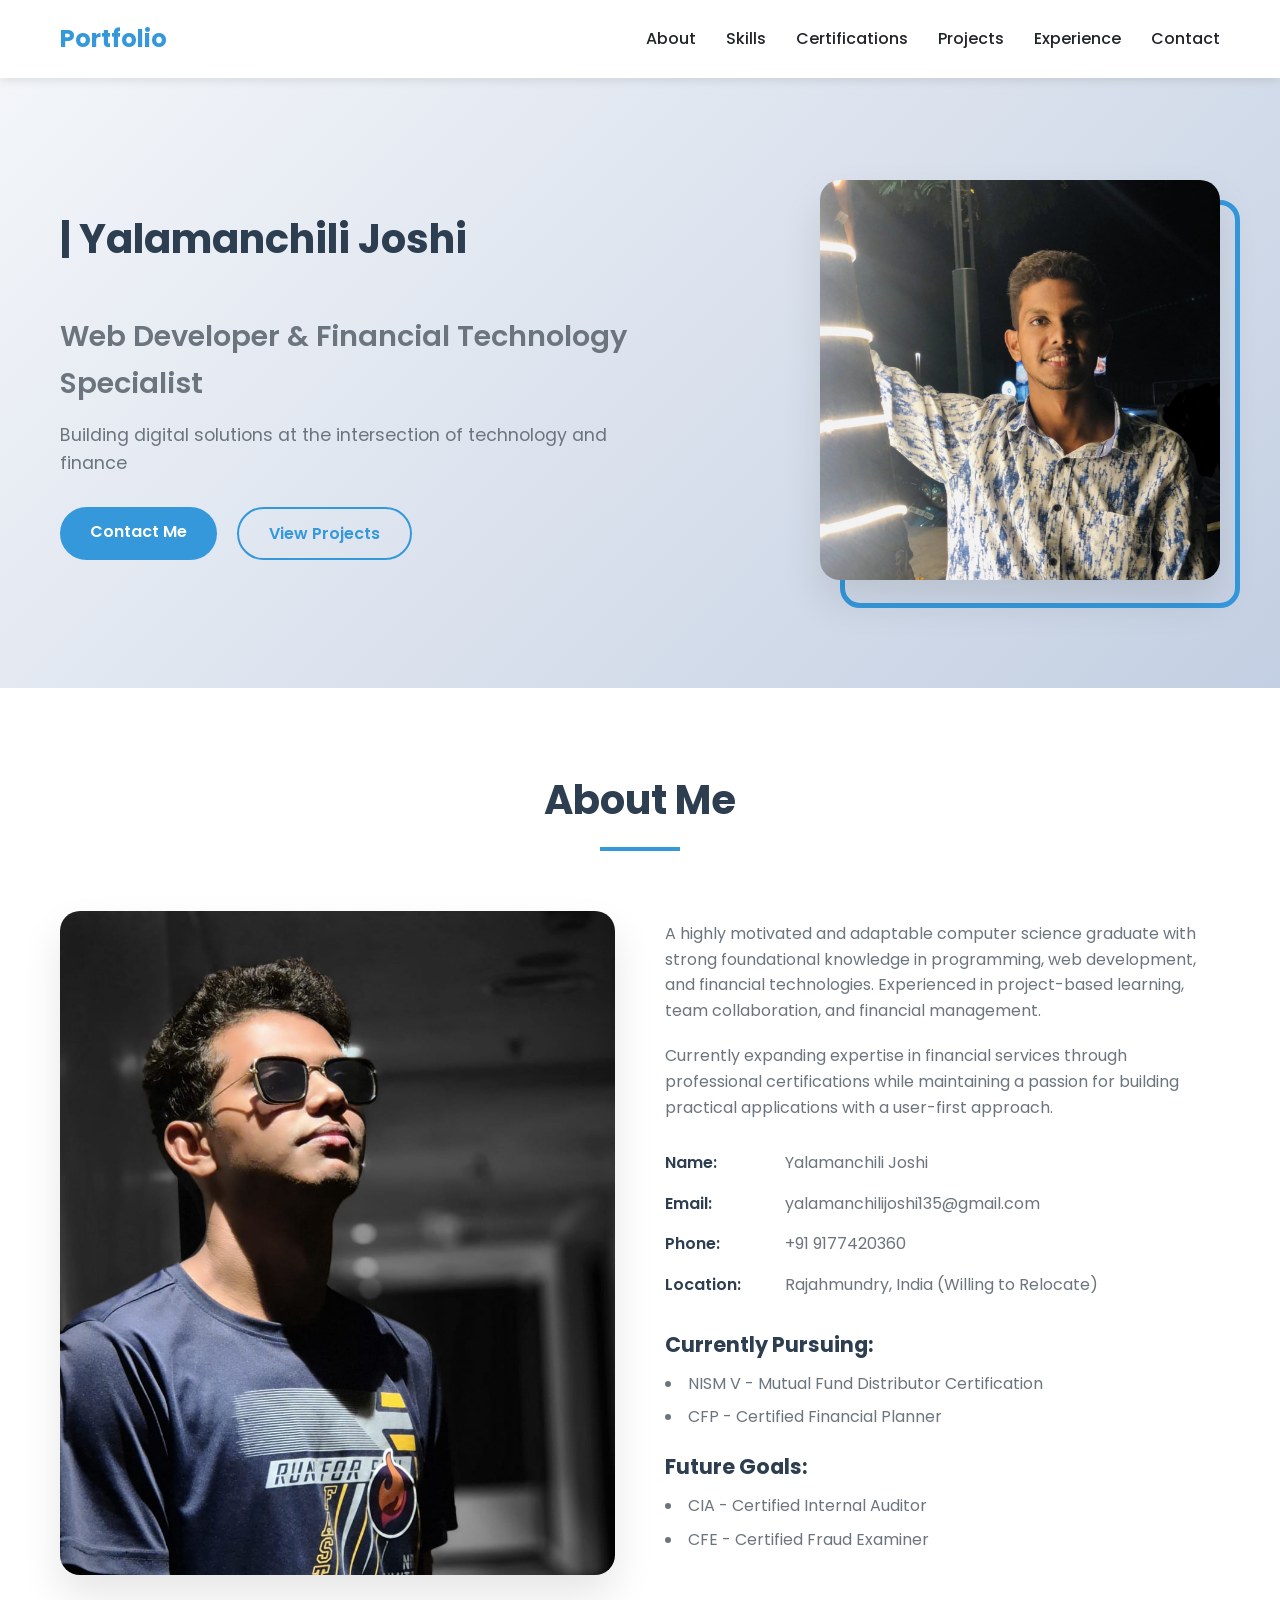
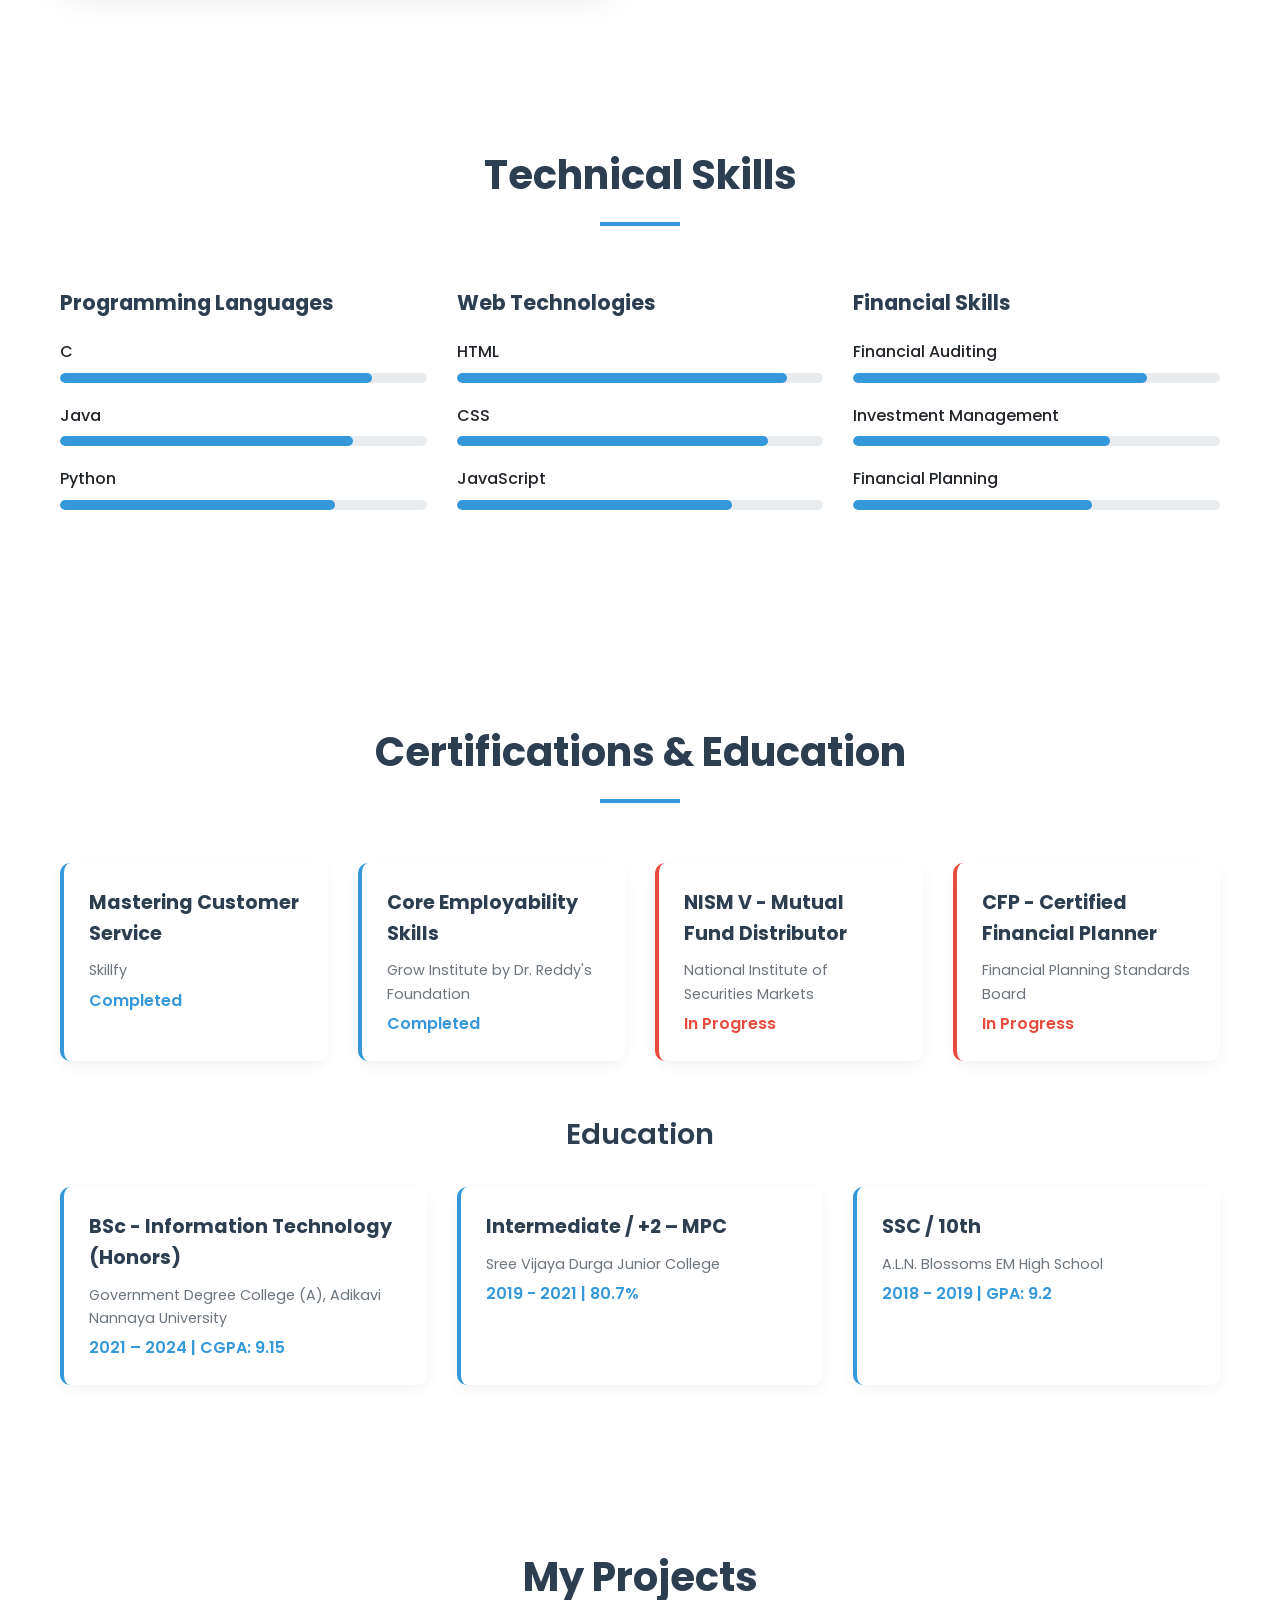
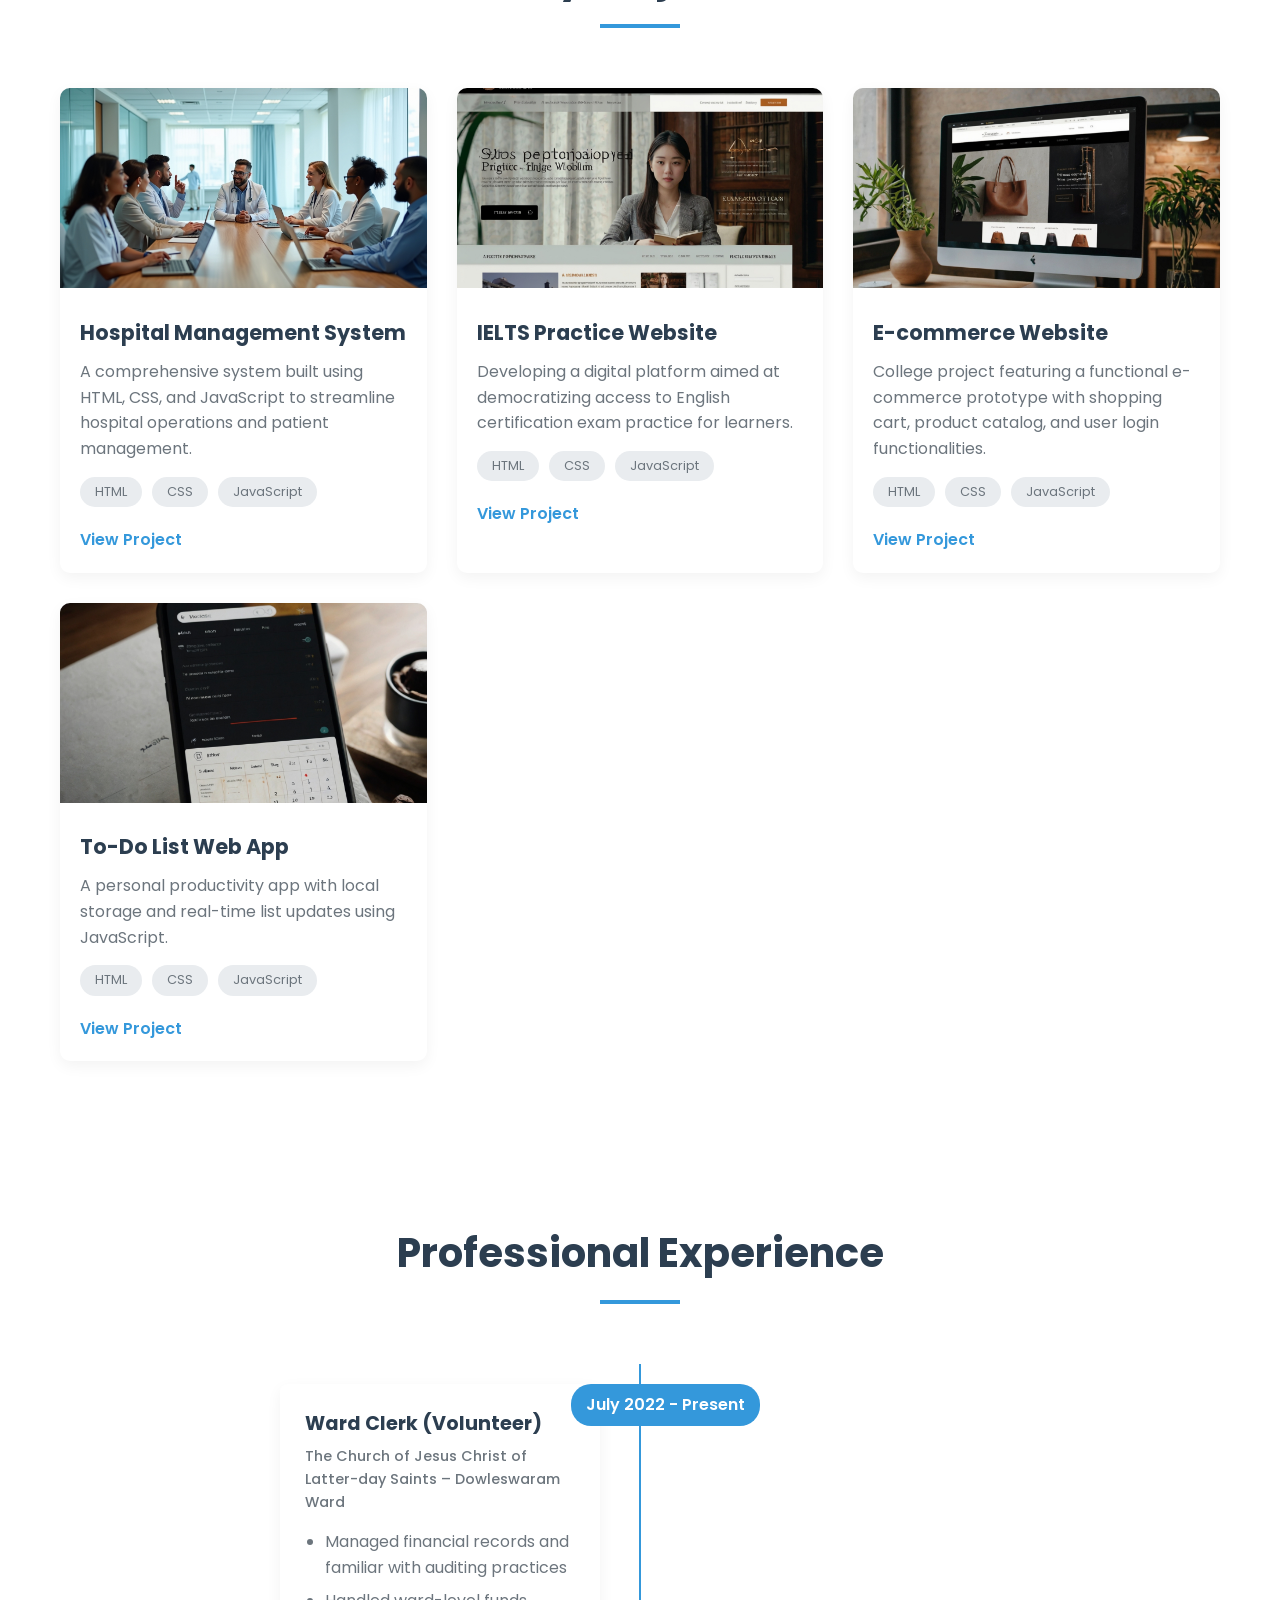
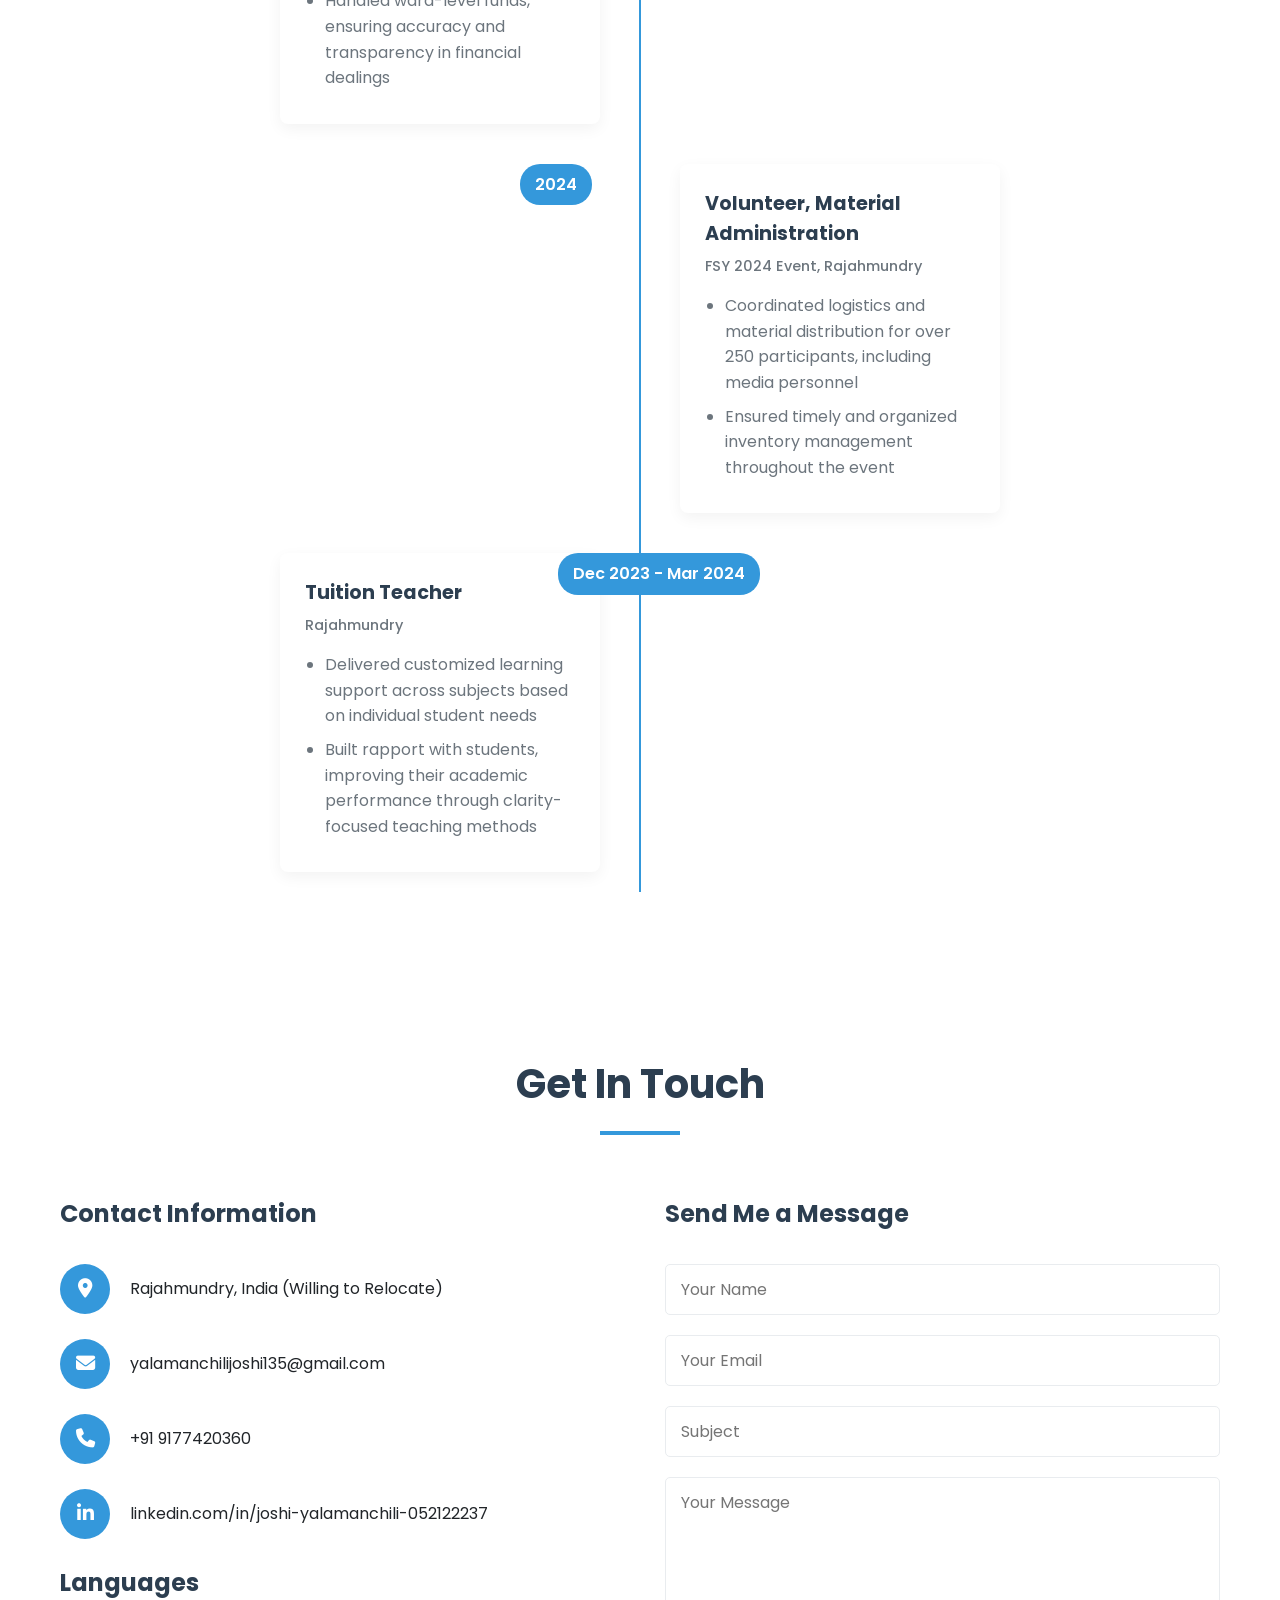
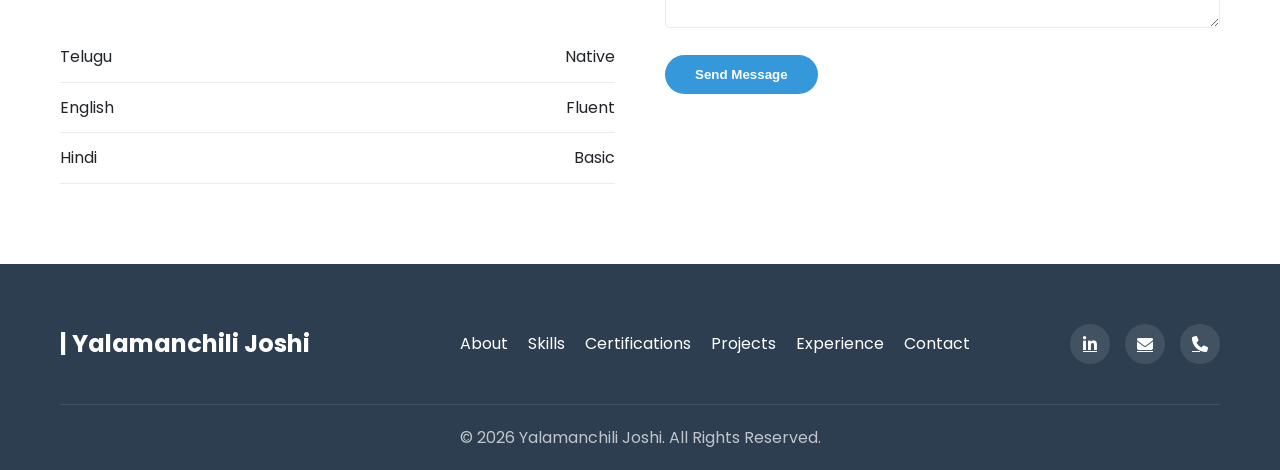
==== index.html @ e9044a12 "Update index.html" ====
<!DOCTYPE html>
<html lang="en">
<head>
    <meta charset="UTF-8">
    <meta name="viewport" content="width=device-width, initial-scale=1.0">
    <title>Yalamanchili Joshi | Financial Technology Aspirant</title>
    <!-- Font Awesome -->
    <link rel="stylesheet" href="https://cdnjs.cloudflare.com/ajax/libs/font-awesome/6.4.0/css/all.min.css">
    <!-- Google Fonts -->
    <link href="https://fonts.googleapis.com/css2?family=Poppins:wght@300;400;500;600;700&display=swap" rel="stylesheet">
    <!-- Main CSS -->
    <link rel="stylesheet" href="styles.css">
</head>
<body>
    <!-- Header/Navigation -->
    <header class="header">
        <div class="container">
            <nav class="navbar">
                <div class="logo">
       <span>Portfolio</span>
     </div>
                <ul class="nav-links">
                    <li><a href="#about">About</a></li>
                    <li><a href="#skills">Skills</a></li>
                    <li><a href="#certifications">Certifications</a></li>
                    <li><a href="#projects">Projects</a></li>
                    <li><a href="#experience">Experience</a></li>
                    <li><a href="#contact">Contact</a></li>
                </ul>
                <div class="hamburger">
                    <div class="line"></div>
                    <div class="line"></div>
                    <div class="line"></div>
                </div>
            </nav>
        </div>
    </header>

    <!-- Hero Section -->
    <section class="hero">
        <div class="container">
            <div class="hero-content">
                <div class="hero-text">
                    <h1>
                        <span id="hero-animation">|   Yalamanchili Joshi      </span>
                    </h1>
                    <h2>Web Developer & Financial Technology Specialist</h2>
                    <p>Building digital solutions at the intersection of technology and finance</p>
                    <div class="hero-buttons">
                        <a href="#contact" class="btn btn-primary">Contact Me</a>
                        <a href="#projects" class="btn btn-secondary">View Projects</a>
                    </div>
                </div>
                <div class="hero-image">
                    <img src="assets/images/profile.jpeg" alt="Yalamanchili Joshi" id="profile-photo">
                    <div class="image-border"></div>
                </div>
            </div>
        </div>
    </section>

    <!-- About Section -->
    <section class="about" id="about">
        <div class="container">
            <h2 class="section-title">About Me</h2>
            <div class="about-content">
                <div class="about-image">
                    <img src="assets/images/about.jpeg" alt="About Yalamanchili Joshi">
                </div>
                <div class="about-text">
                    <p>A highly motivated and adaptable computer science graduate with strong foundational knowledge in programming, web development, and financial technologies. Experienced in project-based learning, team collaboration, and financial management.</p>
                    <p>Currently expanding expertise in financial services through professional certifications while maintaining a passion for building practical applications with a user-first approach.</p>
                    
                    <div class="about-details">
                        <div class="detail-item">
                            <span class="detail-label">Name:</span>
                            <span class="detail-value">Yalamanchili Joshi</span>
                        </div>
                        <div class="detail-item">
                            <span class="detail-label">Email:</span>
                            <span class="detail-value">yalamanchilijoshi135@gmail.com</span>
                        </div>
                        <div class="detail-item">
                            <span class="detail-label">Phone:</span>
                            <span class="detail-value">+91 9177420360</span>
                        </div>
                        <div class="detail-item">
                            <span class="detail-label">Location:</span>
                            <span class="detail-value">Rajahmundry, India (Willing to Relocate)</span>
                        </div>
                    </div>
                    
                    <div class="certification-progress">
                        <h3>Currently Pursuing:</h3>
                        <ul>
                            <li>NISM V - Mutual Fund Distributor Certification</li>
                            <li>CFP - Certified Financial Planner</li>
                        </ul>
                        
                        <h3>Future Goals:</h3>
                        <ul>
                            <li>CIA - Certified Internal Auditor</li>
                            <li>CFE - Certified Fraud Examiner</li>
                        </ul>
                    </div>
                </div>
            </div>
        </div>
    </section>

    <!-- Skills Section -->
    <section class="skills" id="skills">
        <div class="container">
            <h2 class="section-title">Technical Skills</h2>
            <div class="skills-container">
                <div class="skill-category">
                    <h3>Programming Languages</h3>
                    <div class="skill-item">
                        <span class="skill-name">C</span>
                        <div class="skill-bar">
                            <div class="skill-level" style="width: 85%"></div>
                        </div>
                    </div>
                    <div class="skill-item">
                        <span class="skill-name">Java</span>
                        <div class="skill-bar">
                            <div class="skill-level" style="width: 80%"></div>
                        </div>
                    </div>
                    <div class="skill-item">
                        <span class="skill-name">Python</span>
                        <div class="skill-bar">
                            <div class="skill-level" style="width: 75%"></div>
                        </div>
                    </div>
                </div>
                
                <div class="skill-category">
                    <h3>Web Technologies</h3>
                    <div class="skill-item">
                        <span class="skill-name">HTML</span>
                        <div class="skill-bar">
                            <div class="skill-level" style="width: 90%"></div>
                        </div>
                    </div>
                    <div class="skill-item">
                        <span class="skill-name">CSS</span>
                        <div class="skill-bar">
                            <div class="skill-level" style="width: 85%"></div>
                        </div>
                    </div>
                    <div class="skill-item">
                        <span class="skill-name">JavaScript</span>
                        <div class="skill-bar">
                            <div class="skill-level" style="width: 75%"></div>
                        </div>
                    </div>
                </div>
                
                <div class="skill-category">
                    <h3>Financial Skills</h3>
                    <div class="skill-item">
                        <span class="skill-name">Financial Auditing</span>
                        <div class="skill-bar">
                            <div class="skill-level" style="width: 80%"></div>
                        </div>
                    </div>
                    <div class="skill-item">
                        <span class="skill-name">Investment Management</span>
                        <div class="skill-bar">
                            <div class="skill-level" style="width: 70%"></div>
                        </div>
                    </div>
                    <div class="skill-item">
                        <span class="skill-name">Financial Planning</span>
                        <div class="skill-bar">
                            <div class="skill-level" style="width: 65%"></div>
                        </div>
                    </div>
                </div>
            </div>
        </div>
    </section>

    <!-- Certifications Section -->
    <section class="certifications" id="certifications">
        <div class="container">
            <h2 class="section-title">Certifications & Education</h2>
            <div class="certs-container">
                <div class="cert-card">
                    <h3>Mastering Customer Service</h3>
                    <p class="cert-org">Skillfy</p>
                    <p class="cert-date">Completed</p>
                </div>
                <div class="cert-card">
                    <h3>Core Employability Skills</h3>
                    <p class="cert-org">Grow Institute by Dr. Reddy's Foundation</p>
                    <p class="cert-date">Completed</p>
                </div>
                <div class="cert-card in-progress">
                    <h3>NISM V - Mutual Fund Distributor</h3>
                    <p class="cert-org">National Institute of Securities Markets</p>
                    <p class="cert-date">In Progress</p>
                </div>
                <div class="cert-card in-progress">
                    <h3>CFP - Certified Financial Planner</h3>
                    <p class="cert-org">Financial Planning Standards Board</p>
                    <p class="cert-date">In Progress</p>
                </div>
            </div>
            
            <h3 class="subsection-title">Education</h3>
            <div class="education-container">
                <div class="edu-card">
                    <h3>BSc - Information Technology (Honors)</h3>
                    <p class="edu-org">Government Degree College (A), Adikavi Nannaya University</p>
                    <p class="edu-date">2021 – 2024 | CGPA: 9.15</p>
                </div>
                <div class="edu-card">
                    <h3>Intermediate / +2 – MPC</h3>
                    <p class="edu-org">Sree Vijaya Durga Junior College</p>
                    <p class="edu-date">2019 - 2021 | 80.7%</p>
                </div>
                <div class="edu-card">
                    <h3>SSC / 10th</h3>
                    <p class="edu-org">A.L.N. Blossoms EM High School</p>
                    <p class="edu-date">2018 - 2019 | GPA: 9.2</p>
                </div>
            </div>
        </div>
    </section>

    <!-- Projects Section -->
    <section class="projects" id="projects">
        <div class="container">
            <h2 class="section-title">My Projects</h2>
            <div class="projects-grid">
                <div class="project-card">
                    <div class="project-image">
                        <img src="assets/images/hmanagement.jpg" alt="Hospital Management System">
                    </div>
                    <div class="project-content">
                        <h3>Hospital Management System</h3>
                        <p>A comprehensive system built using HTML, CSS, and JavaScript to streamline hospital operations and patient management.</p>
                        <div class="project-tech">
                            <span>HTML</span>
                            <span>CSS</span>
                            <span>JavaScript</span>
                        </div>
                        <a href="https://yjoshi7.github.io/hospital-management-system/" class="project-link">View Project</a>
                    </div>
                </div>
                
                <div class="project-card">
                    <div class="project-image">
                        <img src="assets/images/ielts.jpg" alt="IELTS Practice Website">
                    </div>
                    <div class="project-content">
                        <h3>IELTS Practice Website</h3>
                        <p>Developing a digital platform aimed at democratizing access to English certification exam practice for learners.</p>
                        <div class="project-tech">
                            <span>HTML</span>
                            <span>CSS</span>
                            <span>JavaScript</span>
                        </div>
                        <a href="https://yjoshi7.github.io/IeltsRevolution/" class="project-link">View Project</a>
                    </div>
                </div>
                
                <div class="project-card">
                    <div class="project-image">
                        <img src="assets/images/ecommerce.jpg" alt="E-commerce Website">
                    </div>
                    <div class="project-content">
                        <h3>E-commerce Website</h3>
                        <p>College project featuring a functional e-commerce prototype with shopping cart, product catalog, and user login functionalities.</p>
                        <div class="project-tech">
                            <span>HTML</span>
                            <span>CSS</span>
                            <span>JavaScript</span>
                        </div>
                        <a href="https://yjoshi7.github.io/e-commerce-website/" class="project-link">View Project</a>
                    </div>
                </div>
                
                <div class="project-card">
                    <div class="project-image">
                        <img src="assets/images/to-do-list.jpg" alt="To-Do List Web App">
                    </div>
                    <div class="project-content">
                        <h3>To-Do List Web App</h3>
                        <p>A personal productivity app with local storage and real-time list updates using JavaScript.</p>
                        <div class="project-tech">
                            <span>HTML</span>
                            <span>CSS</span>
                            <span>JavaScript</span>
                        </div>
                        <a href="https://yjoshi7.github.io/to-do-list-web-app/" class="project-link">View Project</a>
                    </div>
                </div>
            </div>
        </div>
    </section>

    <!-- Experience Section -->
    <section class="experience" id="experience">
        <div class="container">
            <h2 class="section-title">Professional Experience</h2>
            <div class="timeline">
                <div class="timeline-item">
                    <div class="timeline-date">July 2022 - Present</div>
                    <div class="timeline-content">
                        <h3>Ward Clerk (Volunteer)</h3>
                        <h4>The Church of Jesus Christ of Latter-day Saints – Dowleswaram Ward</h4>
                        <ul>
                            <li>Managed financial records and familiar with auditing practices</li>
                            <li>Handled ward-level funds, ensuring accuracy and transparency in financial dealings</li>
                        </ul>
                    </div>
                </div>
                
                <div class="timeline-item">
                    <div class="timeline-date">2024</div>
                    <div class="timeline-content">
                        <h3>Volunteer, Material Administration</h3>
                        <h4>FSY 2024 Event, Rajahmundry</h4>
                        <ul>
                            <li>Coordinated logistics and material distribution for over 250 participants, including media personnel</li>
                            <li>Ensured timely and organized inventory management throughout the event</li>
                        </ul>
                    </div>
                </div>
                
                <div class="timeline-item">
                    <div class="timeline-date">Dec 2023 - Mar 2024</div>
                    <div class="timeline-content">
                        <h3>Tuition Teacher</h3>
                        <h4>Rajahmundry</h4>
                        <ul>
                            <li>Delivered customized learning support across subjects based on individual student needs</li>
                            <li>Built rapport with students, improving their academic performance through clarity-focused teaching methods</li>
                        </ul>
                    </div>
                </div>
            </div>
        </div>
    </section>

    <!-- Contact Section -->
    <section class="contact" id="contact">
        <div class="container">
            <h2 class="section-title">Get In Touch</h2>
            <div class="contact-container">
                <div class="contact-info">
                    <h3>Contact Information</h3>
                    <div class="info-item">
                        <i class="fas fa-map-marker-alt"></i>
                        <span>Rajahmundry, India (Willing to Relocate)</span>
                    </div>
                    <div class="info-item">
                        <i class="fas fa-envelope"></i>
                        <span>yalamanchilijoshi135@gmail.com</span>
                    </div>
                    <div class="info-item">
                        <i class="fas fa-phone"></i>
                        <span>+91 9177420360</span>
                    </div>
                    <div class="info-item">
                        <i class="fab fa-linkedin-in"></i>
                        <span>linkedin.com/in/joshi-yalamanchili-052122237</span>
                    </div>
                    
                    <h3>Languages</h3>
                    <div class="languages">
                        <div class="language">
                            <span>Telugu</span>
                            <span>Native</span>
                        </div>
                        <div class="language">
                            <span>English</span>
                            <span>Fluent</span>
                        </div>
                        <div class="language">
                            <span>Hindi</span>
                            <span>Basic</span>
                        </div>
                    </div>
                </div>
                
                <div class="contact-form">
                    <h3>Send Me a Message</h3>
                    <form id="messageForm">
                        <div class="form-group">
                            <input type="text" id="name" placeholder="Your Name" required>
                        </div>
                        <div class="form-group">
                            <input type="email" id="email" placeholder="Your Email" required>
                        </div>
                        <div class="form-group">
                            <input type="text" id="subject" placeholder="Subject">
                        </div>
                        <div class="form-group">
                            <textarea id="message" placeholder="Your Message" rows="5" required></textarea>
                        </div>
                        <button type="submit" class="btn btn-primary">Send Message</button>
                    </form>
                </div>
            </div>
        </div>
    </section>

    <!-- Footer -->
    <footer class="footer">
        <div class="container">
            <div class="footer-content">
                <div class="footer-logo">
                    <span id="footer-animation">|     Yalamanchili Joshi      </span>
                </div>
                <div class="footer-links">
                    <a href="#about">About</a>
                    <a href="#skills">Skills</a>
                    <a href="#certifications">Certifications</a>
                    <a href="#projects">Projects</a>
                    <a href="#experience">Experience</a>
                    <a href="#contact">Contact</a>
                </div>
                <div class="social-links">
                    <a href="www.linkedin.com/in/joshi-yalamanchili-052122237" target="_blank"><i class="fab fa-linkedin-in"></i></a>
                    <a href="mailto:yalamanchilijoshi135@gmail.com"><i class="fas fa-envelope"></i></a>
                    <a href="tel:+919177420360"><i class="fas fa-phone"></i></a>
                </div>
            </div>
            <div class="copyright">
                <p>&copy; <span id="year"></span> Yalamanchili Joshi. All Rights Reserved.</p>
            </div>
        </div>
    </footer>

    <!-- Scripts will be added here -->
    <script src="script.js"></script>
</body>
</html>
---- styles.css ----
/* CSS Variables */
:root {
  --primary: #3498db;
  --secondary: #2c3e50;
  --accent: #e74c3c;
  --light: #f8f9fa;
  --dark: #212529;
  --gray: #6c757d;
  --light-gray: #e9ecef;
  --white: #ffffff;
  --black: #000000;
  --font-primary: 'Poppins', sans-serif;
  --transition: all 0.3s ease;
}

/* Base Styles */
* {
  margin: 0;
  padding: 0;
  box-sizing: border-box;
}

html {
  scroll-behavior: smooth;
}

body {
  font-family: var(--font-primary);
  line-height: 1.6;
  color: var(--dark);
  background-color: var(--white);
  overflow-x: hidden;
}

.container {
  width: 100%;
  max-width: 1200px;
  margin: 0 auto;
  padding: 0 20px;
}

section {
  padding: 80px 0;
}

.section-title {
  font-size: 2.5rem;
  font-weight: 700;
  text-align: center;
  margin-bottom: 60px;
  color: var(--secondary);
  position: relative;
}

.section-title::after {
  content: '';
  display: block;
  width: 80px;
  height: 4px;
  background: var(--primary);
  margin: 15px auto 0;
}

.subsection-title {
  font-size: 1.8rem;
  font-weight: 600;
  text-align: center;
  margin: 40px 0 30px;
  color: var(--secondary);
}

.btn {
  display: inline-block;
  padding: 12px 30px;
  border-radius: 30px;
  text-decoration: none;
  font-weight: 600;
  transition: var(--transition);
  border: none;
  cursor: pointer;
}

.btn-primary {
  background-color: var(--primary);
  color: var(--white);
}

.btn-primary:hover {
  background-color: #2980b9;
  transform: translateY(-3px);
  box-shadow: 0 10px 20px rgba(0, 0, 0, 0.1);
}

.btn-secondary {
  background-color: transparent;
  border: 2px solid var(--primary);
  color: var(--primary);
}

.btn-secondary:hover {
  background-color: var(--primary);
  color: var(--white);
  transform: translateY(-3px);
  box-shadow: 0 10px 20px rgba(0, 0, 0, 0.1);
}

/* Header Styles */
.header {
  position: fixed;
  top: 0;
  left: 0;
  width: 100%;
  z-index: 1000;
  background-color: var(--white);
  box-shadow: 0 2px 10px rgba(0, 0, 0, 0.1);
  transition: var(--transition);
}

.navbar {
  display: flex;
  justify-content: space-between;
  align-items: center;
  padding: 20px 0;
}

.logo {
  font-size: 1.5rem;
  font-weight: 700;
  color: var(--primary);
  overflow: hidden;
  white-space: nowrap;
}

#name-animation {
  display: inline-block;
  width: 300px;
  font-weight: 700;
  color: var(--secondary);
}

.nav-links {
  display: flex;
  list-style: none;
}

.nav-links li {
  margin-left: 30px;
}

.nav-links a {
  text-decoration: none;
  color: var(--dark);
  font-weight: 500;
  transition: var(--transition);
  position: relative;
}

.nav-links a:hover {
  color: var(--primary);
}

.nav-links a::after {
  content: '';
  position: absolute;
  width: 0;
  height: 2px;
  background: var(--primary);
  bottom: -5px;
  left: 0;
  transition: var(--transition);
}

.nav-links a:hover::after {
  width: 100%;
}

.hamburger {
  display: none;
  cursor: pointer;
}

.hamburger .line {
  width: 25px;
  height: 3px;
  background-color: var(--dark);
  margin: 5px;
  transition: var(--transition);
}

/* Hero Section */
.hero {
  padding: 180px 0 100px;
  background: linear-gradient(135deg, #f5f7fa 0%, #c3cfe2 100%);
}

.hero-content {
  display: flex;
  align-items: center;
  justify-content: space-between;
  gap: 50px;
}

.hero-text {
  flex: 1;
}

#hero-animation {
  font-size: 2.5rem;
  font-weight: 700;
  color: var(--secondary);
  display: inline-block;
  width: 100%;
  height: 80px;
  overflow: hidden;
  white-space: nowrap;
}

.hero h2 {
  font-size: 1.8rem;
  font-weight: 600;
  color: var(--gray);
  margin: 15px 0;
}

.hero p {
  font-size: 1.1rem;
  color: var(--gray);
  margin-bottom: 30px;
  max-width: 600px;
}

.hero-buttons {
  display: flex;
  gap: 20px;
}

.hero-image {
  flex: 1;
  position: relative;
  max-width: 400px;
}

.hero-image img {
  width: 100%;
  border-radius: 20px;
  box-shadow: 0 20px 40px rgba(0, 0, 0, 0.1);
  position: relative;
  z-index: 1;
}

.image-border {
  position: absolute;
  width: 100%;
  height: 100%;
  border: 5px solid var(--primary);
  border-radius: 20px;
  top: 20px;
  left: 20px;
  z-index: 0;
}

/* About Section */
.about-content {
  display: flex;
  align-items: center;
  gap: 50px;
}

.about-image {
  flex: 1;
}

.about-image img {
  width: 100%;
  border-radius: 20px;
  box-shadow: 0 20px 40px rgba(0, 0, 0, 0.1);
}

.about-text {
  flex: 1;
}

.about-text p {
  margin-bottom: 20px;
  color: var(--gray);
}

.about-details {
  margin: 30px 0;
}

.detail-item {
  display: flex;
  margin-bottom: 15px;
}

.detail-label {
  font-weight: 600;
  width: 120px;
  color: var(--secondary);
}

.detail-value {
  color: var(--gray);
}

.certification-progress {
  margin-top: 30px;
}

.certification-progress h3 {
  font-size: 1.3rem;
  color: var(--secondary);
  margin-bottom: 10px;
}

.certification-progress ul {
  list-style-position: inside;
  margin-bottom: 20px;
}

.certification-progress li {
  margin-bottom: 8px;
  color: var(--gray);
}

/* Skills Section */
.skills-container {
  display: grid;
  grid-template-columns: repeat(auto-fit, minmax(300px, 1fr));
  gap: 30px;
}

.skill-category {
  margin-bottom: 30px;
}

.skill-category h3 {
  font-size: 1.3rem;
  color: var(--secondary);
  margin-bottom: 20px;
}

.skill-item {
  margin-bottom: 20px;
}

.skill-name {
  display: block;
  margin-bottom: 8px;
  font-weight: 500;
}

.skill-bar {
  height: 10px;
  background-color: var(--light-gray);
  border-radius: 5px;
  overflow: hidden;
}

.skill-level {
  height: 100%;
  background-color: var(--primary);
  border-radius: 5px;
}

/* Certifications Section */
.certs-container {
  display: grid;
  grid-template-columns: repeat(auto-fit, minmax(250px, 1fr));
  gap: 30px;
  margin-bottom: 50px;
}

.cert-card {
  background-color: var(--white);
  border-radius: 10px;
  padding: 25px;
  box-shadow: 0 5px 15px rgba(0, 0, 0, 0.05);
  transition: var(--transition);
  border-left: 4px solid var(--primary);
}

.cert-card.in-progress {
  border-left: 4px solid var(--accent);
}

.cert-card h3 {
  font-size: 1.2rem;
  color: var(--secondary);
  margin-bottom: 10px;
}

.cert-org {
  color: var(--gray);
  font-size: 0.9rem;
  margin-bottom: 5px;
}

.cert-date {
  font-weight: 600;
  color: var(--primary);
}

.cert-card.in-progress .cert-date {
  color: var(--accent);
}

.education-container {
  display: grid;
  grid-template-columns: repeat(auto-fit, minmax(300px, 1fr));
  gap: 30px;
}

.edu-card {
  background-color: var(--white);
  border-radius: 10px;
  padding: 25px;
  box-shadow: 0 5px 15px rgba(0, 0, 0, 0.05);
  transition: var(--transition);
  border-left: 4px solid var(--primary);
}

.edu-card h3 {
  font-size: 1.2rem;
  color: var(--secondary);
  margin-bottom: 10px;
}

.edu-org {
  color: var(--gray);
  font-size: 0.9rem;
  margin-bottom: 5px;
}

.edu-date {
  font-weight: 600;
  color: var(--primary);
}

/* Projects Section */
.projects-grid {
  display: grid;
  grid-template-columns: repeat(auto-fit, minmax(300px, 1fr));
  gap: 30px;
}

.project-card {
  background-color: var(--white);
  border-radius: 10px;
  overflow: hidden;
  box-shadow: 0 5px 15px rgba(0, 0, 0, 0.05);
  transition: var(--transition);
}

.project-card:hover {
  transform: translateY(-10px);
  box-shadow: 0 15px 30px rgba(0, 0, 0, 0.1);
}

.project-image img {
  width: 100%;
  height: 200px;
  object-fit: cover;
}

.project-content {
  padding: 20px;
}

.project-content h3 {
  font-size: 1.3rem;
  color: var(--secondary);
  margin-bottom: 10px;
}

.project-content p {
  color: var(--gray);
  margin-bottom: 15px;
}

.project-tech {
  display: flex;
  flex-wrap: wrap;
  gap: 10px;
  margin-bottom: 20px;
}

.project-tech span {
  background-color: var(--light-gray);
  padding: 5px 15px;
  border-radius: 20px;
  font-size: 0.8rem;
  color: var(--gray);
}

.project-link {
  display: inline-block;
  color: var(--primary);
  font-weight: 600;
  text-decoration: none;
  transition: var(--transition);
}

.project-link:hover {
  color: #2980b9;
  text-decoration: underline;
}

/* Experience Section */
.timeline {
  position: relative;
  max-width: 800px;
  margin: 0 auto;
}

.timeline::before {
  content: '';
  position: absolute;
  width: 2px;
  background-color: var(--primary);
  top: 0;
  bottom: 0;
  left: 50%;
  margin-left: -1px;
}

.timeline-item {
  padding: 20px 40px;
  position: relative;
  width: 50%;
  box-sizing: border-box;
}

.timeline-item:nth-child(odd) {
  left: 0;
}

.timeline-item:nth-child(even) {
  left: 50%;
}

.timeline-date {
  padding: 8px 15px;
  background-color: var(--primary);
  color: var(--white);
  border-radius: 20px;
  font-weight: 600;
  position: absolute;
  top: 20px;
}

.timeline-item:nth-child(odd) .timeline-date {
  right: -120px;
}

.timeline-item:nth-child(even) .timeline-date {
  left: -120px;
}

.timeline-content {
  padding: 25px;
  background-color: var(--white);
  border-radius: 8px;
  box-shadow: 0 5px 15px rgba(0, 0, 0, 0.05);
}

.timeline-content h3 {
  font-size: 1.2rem;
  color: var(--secondary);
  margin-bottom: 5px;
}

.timeline-content h4 {
  font-size: 0.9rem;
  color: var(--gray);
  margin-bottom: 15px;
  font-weight: 500;
}

.timeline-content ul {
  padding-left: 20px;
}

.timeline-content li {
  margin-bottom: 8px;
  color: var(--gray);
}

/* Contact Section */
.contact-container {
  display: flex;
  gap: 50px;
}

.contact-info {
  flex: 1;
}

.contact-info h3 {
  font-size: 1.5rem;
  color: var(--secondary);
  margin-bottom: 30px;
}

.info-item {
  display: flex;
  align-items: center;
  margin-bottom: 25px;
}

.info-item i {
  width: 50px;
  height: 50px;
  background-color: var(--primary);
  color: var(--white);
  border-radius: 50%;
  display: flex;
  align-items: center;
  justify-content: center;
  font-size: 1.2rem;
  margin-right: 20px;
}

.languages {
  margin-top: 30px;
}

.language {
  display: flex;
  justify-content: space-between;
  padding: 12px 0;
  border-bottom: 1px solid var(--light-gray);
}

.contact-form {
  flex: 1;
}

.contact-form h3 {
  font-size: 1.5rem;
  color: var(--secondary);
  margin-bottom: 30px;
}

.form-group {
  margin-bottom: 20px;
}

.form-group input,
.form-group textarea {
  width: 100%;
  padding: 12px 15px;
  border: 1px solid var(--light-gray);
  border-radius: 5px;
  font-family: var(--font-primary);
  font-size: 1rem;
  transition: var(--transition);
}

.form-group input:focus,
.form-group textarea:focus {
  outline: none;
  border-color: var(--primary);
  box-shadow: 0 0 0 3px rgba(52, 152, 219, 0.2);
}

.form-group textarea {
  resize: vertical;
  min-height: 150px;
}

/* Footer */
.footer {
  background-color: var(--secondary);
  color: var(--white);
  padding: 60px 0 20px;
}

.footer-content {
  display: flex;
  justify-content: space-between;
  align-items: center;
  margin-bottom: 40px;
}

.footer-logo {
  font-size: 1.5rem;
  font-weight: 700;
  color: var(--white);
  overflow: hidden;
  white-space: nowrap;
}

#footer-animation {
  display: inline-block;
  width: 300px;
  font-weight: 700;
  color: var(--white);
}

.footer-links {
  display: flex;
  gap: 20px;
}

.footer-links a {
  color: var(--white);
  text-decoration: none;
  transition: var(--transition);
}

.footer-links a:hover {
  color: var(--primary);
}

.social-links {
  display: flex;
  gap: 15px;
}

.social-links a {
  width: 40px;
  height: 40px;
  background-color: rgba(255, 255, 255, 0.1);
  color: var(--white);
  border-radius: 50%;
  display: flex;
  align-items: center;
  justify-content: center;
  transition: var(--transition);
}

.social-links a:hover {
  background-color: var(--primary);
  transform: translateY(-5px);
}

.copyright {
  text-align: center;
  padding-top: 20px;
  border-top: 1px solid rgba(255, 255, 255, 0.1);
}

.copyright p {
  color: rgba(255, 255, 255, 0.7);
}

/* Responsive Design */
@media (max-width: 992px) {
  .hero-content {
    flex-direction: column;
  }
  
  .hero-text {
    order: 2;
    text-align: center;
  }
  
  .hero-image {
    order: 1;
    margin-bottom: 40px;
  }
  
  .hero-buttons {
    justify-content: center;
  }
  
  .about-content {
    flex-direction: column;
  }
  
  .contact-container {
    flex-direction: column;
  }
}

@media (max-width: 768px) {
  .nav-links {
    position: fixed;
    top: 80px;
    left: -100%;
    width: 100%;
    height: calc(100vh - 80px);
    background-color: var(--white);
    flex-direction: column;
    align-items: center;
    justify-content: center;
    transition: var(--transition);
  }
  
  .nav-links.active {
    left: 0;
  }
  
  .nav-links li {
    margin: 15px 0;
  }
  
  .hamburger {
    display: block;
  }
  
  .hamburger.active .line:nth-child(1) {
    transform: rotate(-45deg) translate(-5px, 6px);
  }
  
  .hamburger.active .line:nth-child(2) {
    opacity: 0;
  }
  
  .hamburger.active .line:nth-child(3) {
    transform: rotate(45deg) translate(-5px, -6px);
  }
  
  .timeline::before {
    left: 40px;
  }
  
  .timeline-item {
    width: 100%;
    padding-left: 70px;
    padding-right: 0;
  }
  
  .timeline-item:nth-child(even) {
    left: 0;
  }
  
  .timeline-date {
    left: 0 !important;
    right: auto !important;
    top: 15px;
  }
  
  .timeline-content {
    margin-top: 40px;
  }
  
  .footer-content {
    flex-direction: column;
    gap: 30px;
  }
  
  .footer-links {
    flex-direction: column;
    align-items: center;
    gap: 15px;
  }
}

@media (max-width: 576px) {
  .section-title {
    font-size: 2rem;
  }
  
  #hero-animation {
    font-size: 2rem;
    height: 60px;
  }
  
  .hero h2 {
    font-size: 1.5rem;
  }
  
  .hero-buttons {
    flex-direction: column;
    gap: 15px;
  }
  
  .skills-container {
    grid-template-columns: 1fr;
  }
  
  .certs-container {
    grid-template-columns: 1fr;
  }
  
  .education-container {
    grid-template-columns: 1fr;
  }
}
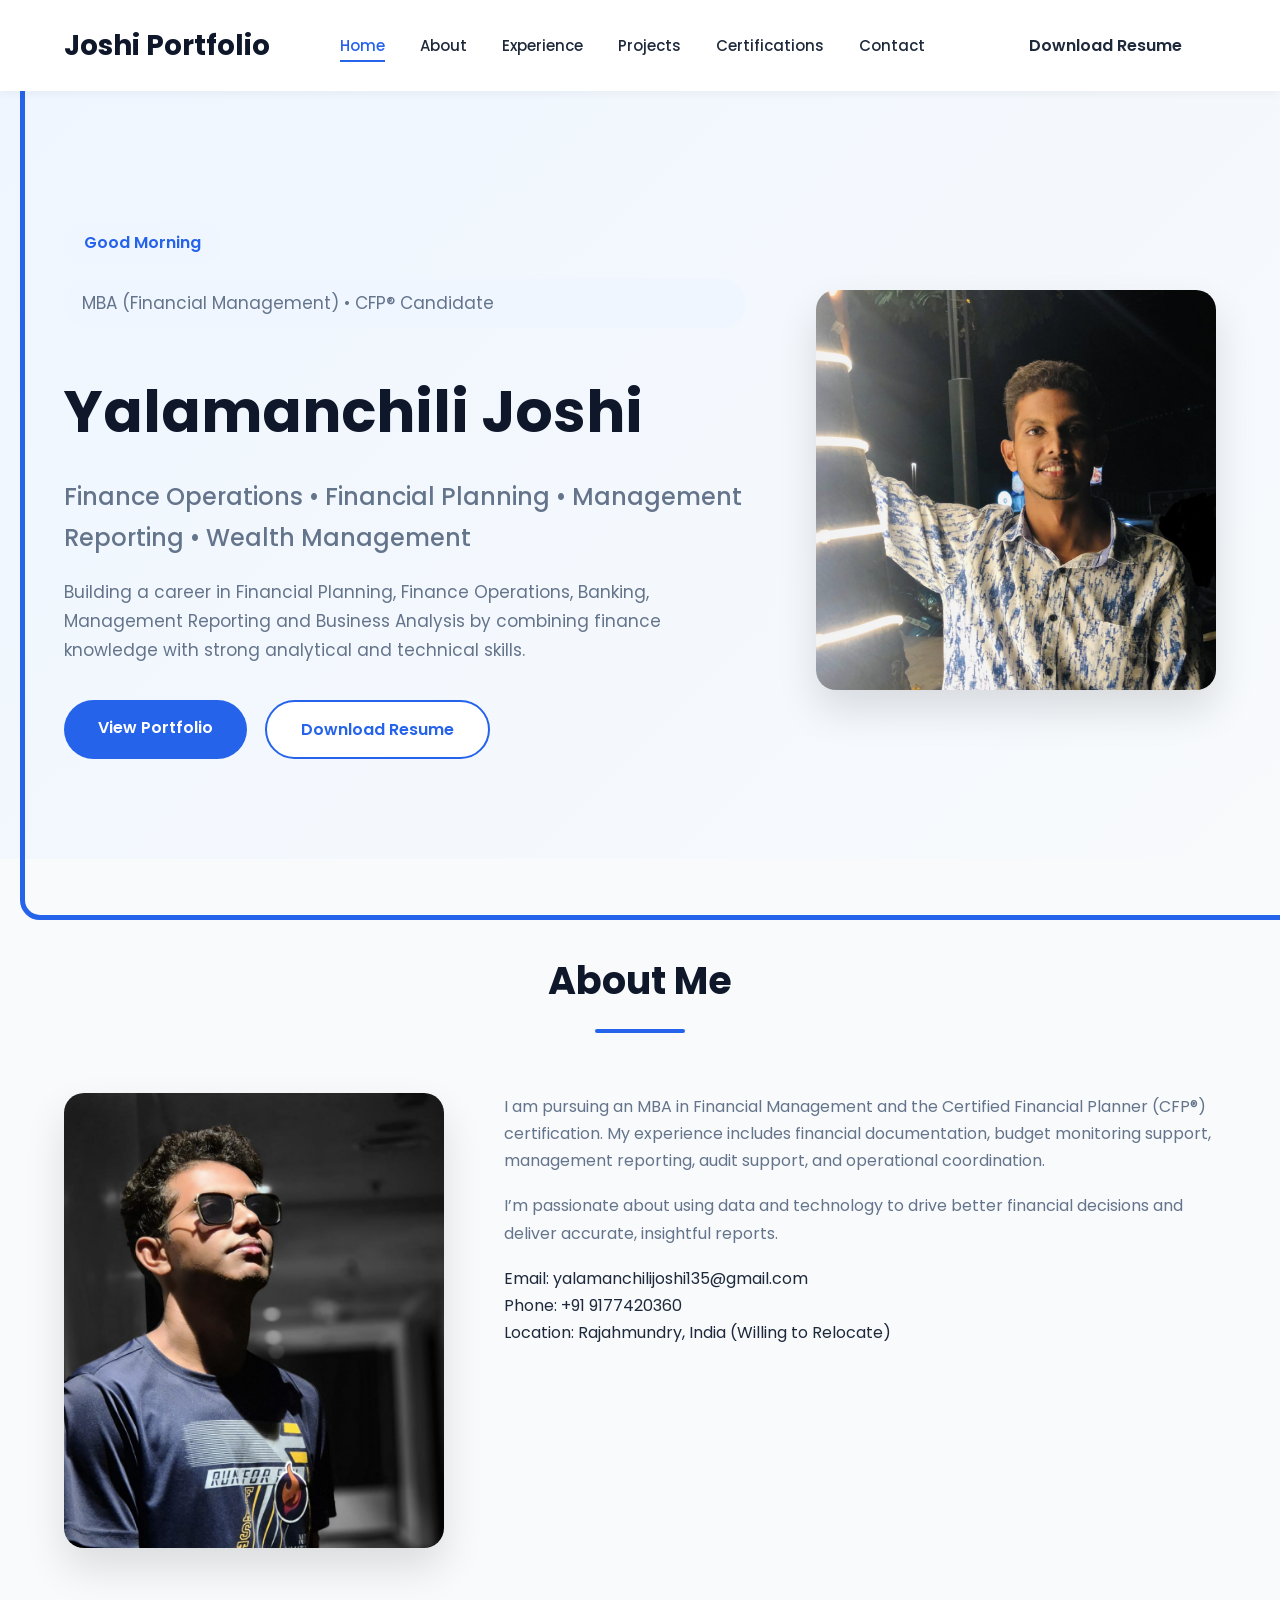
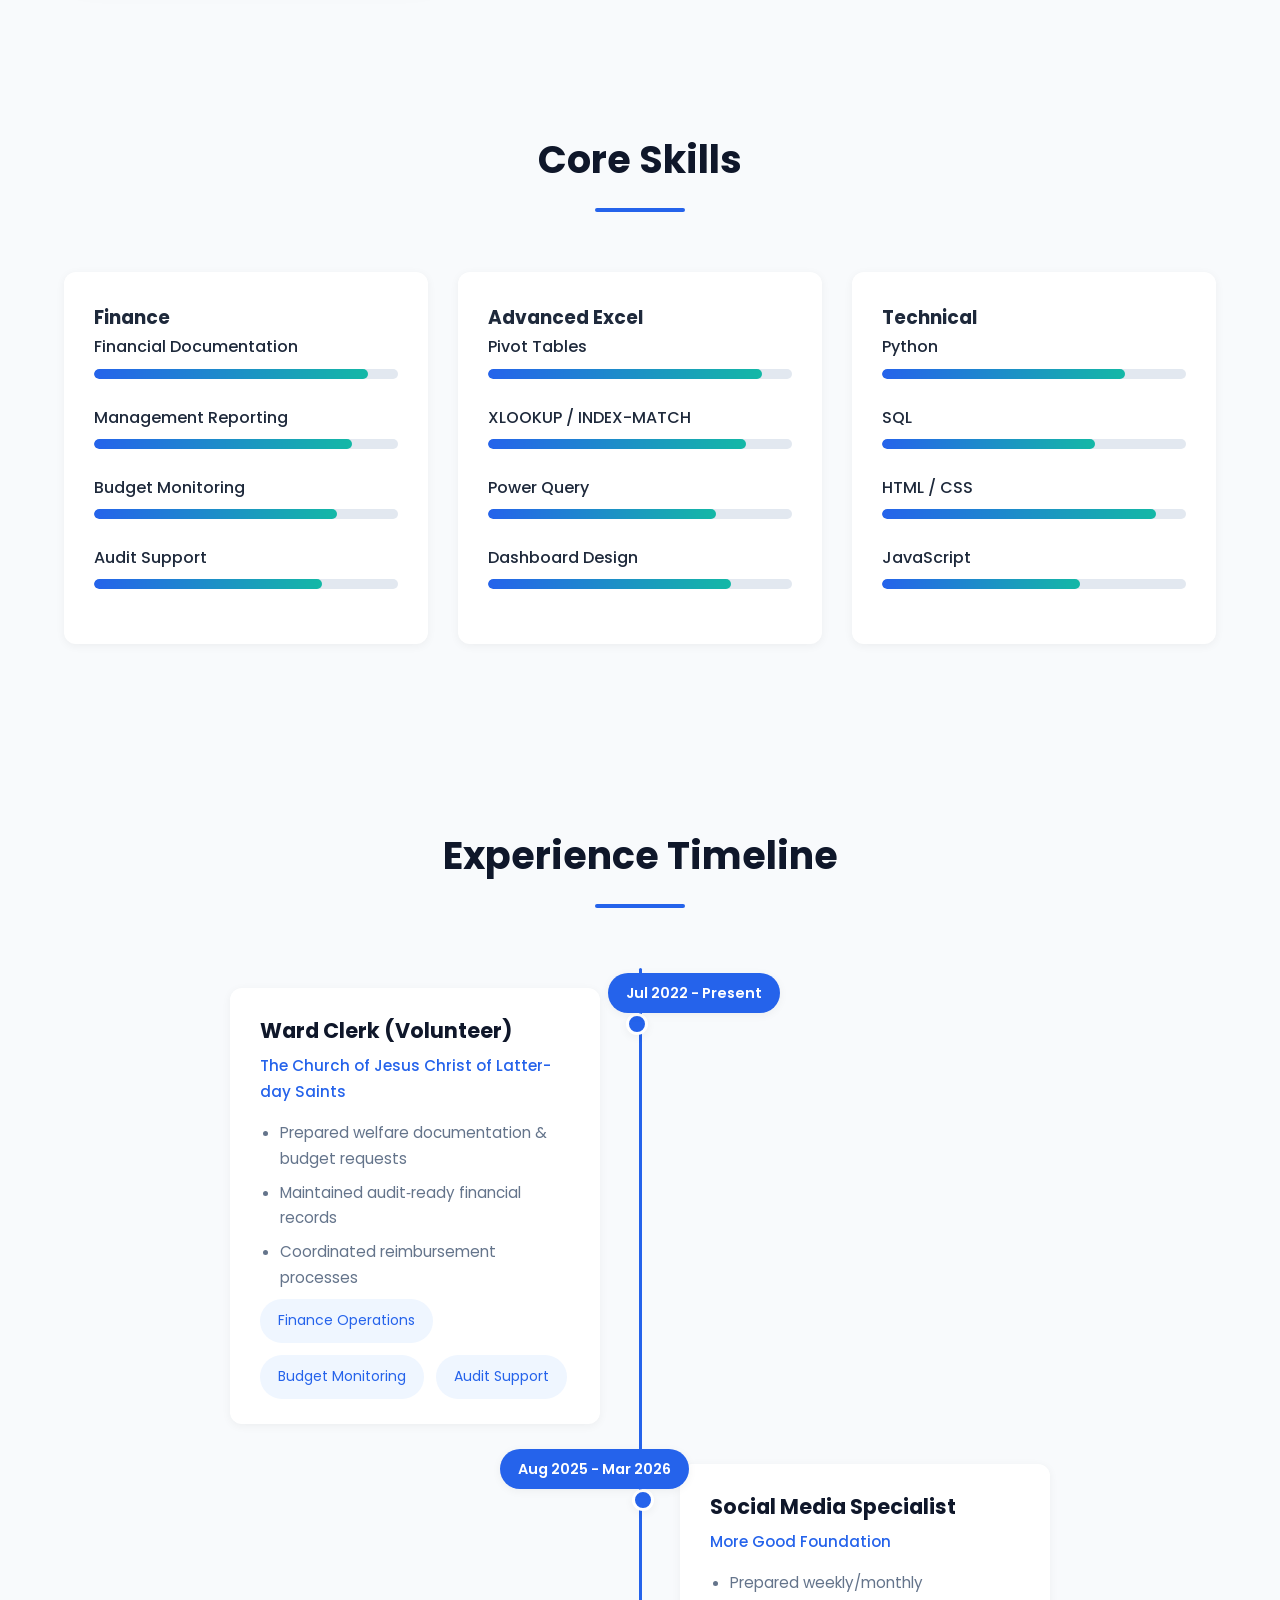
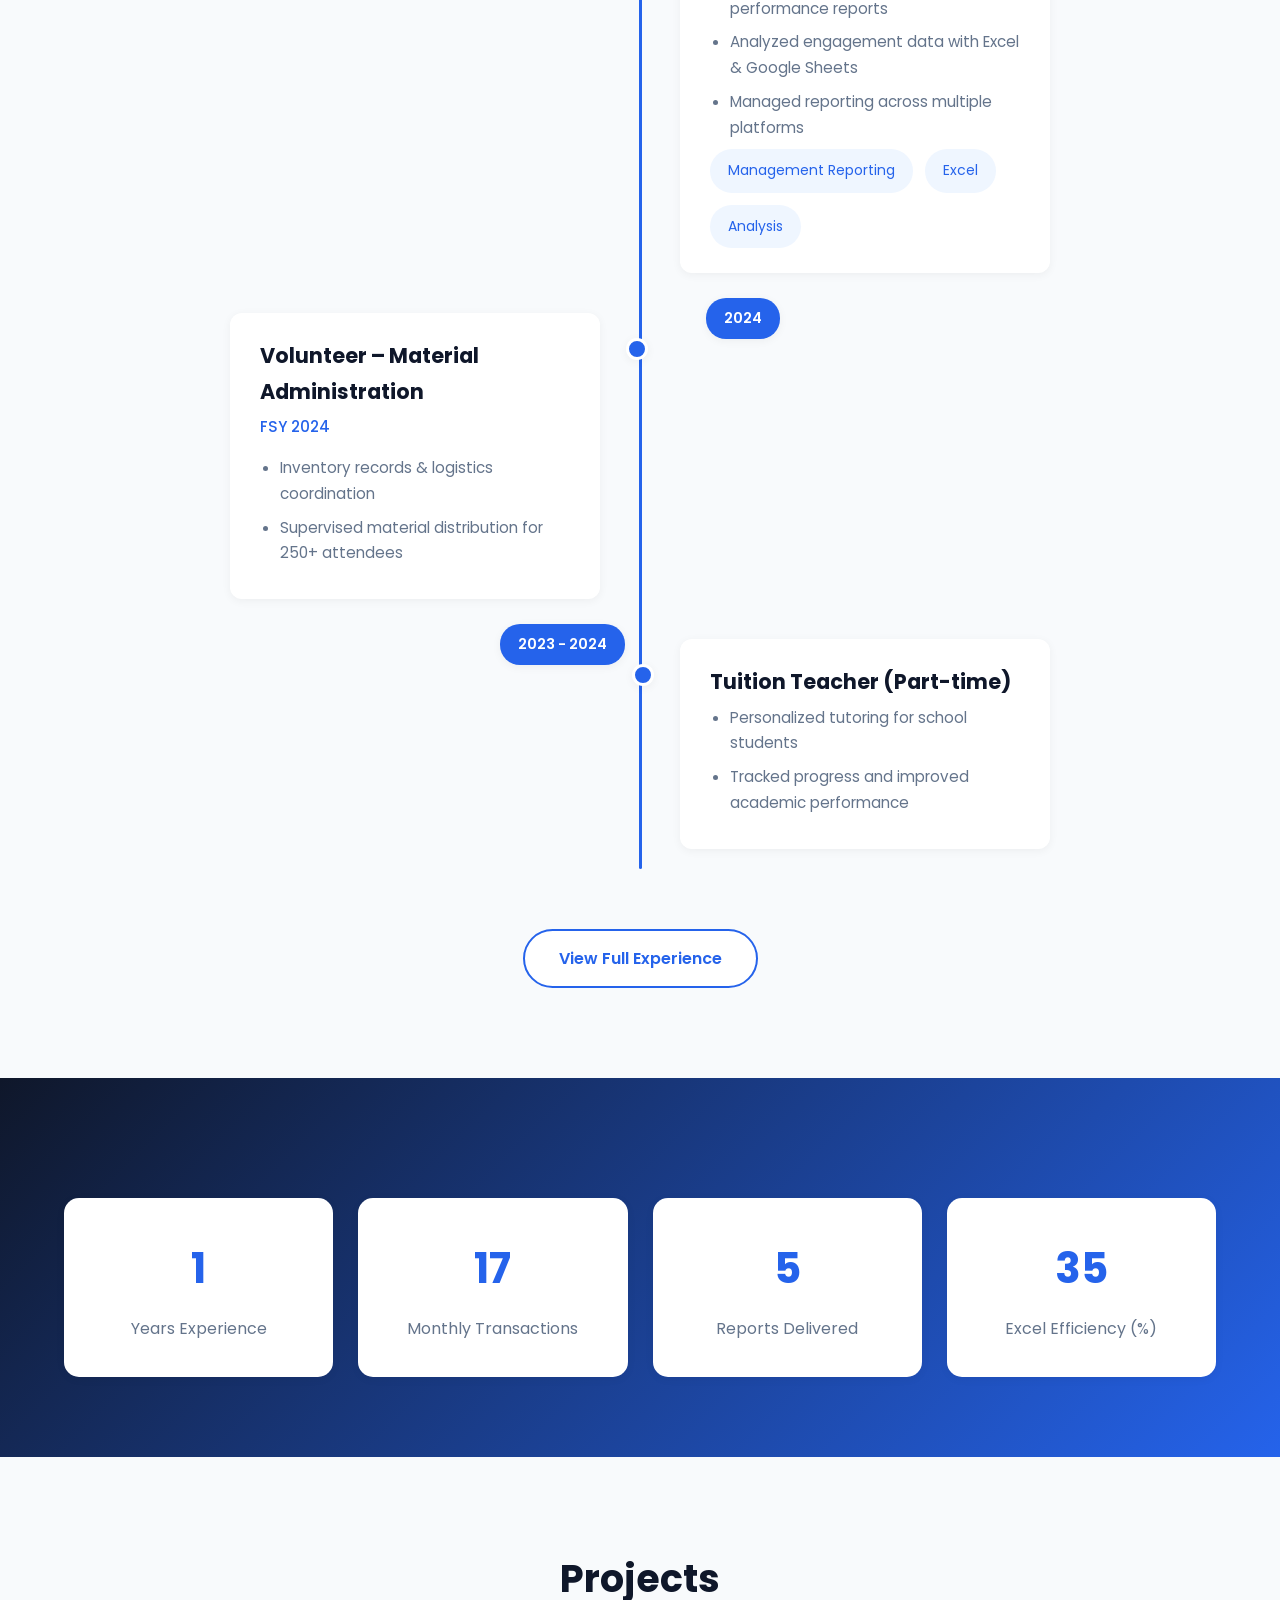
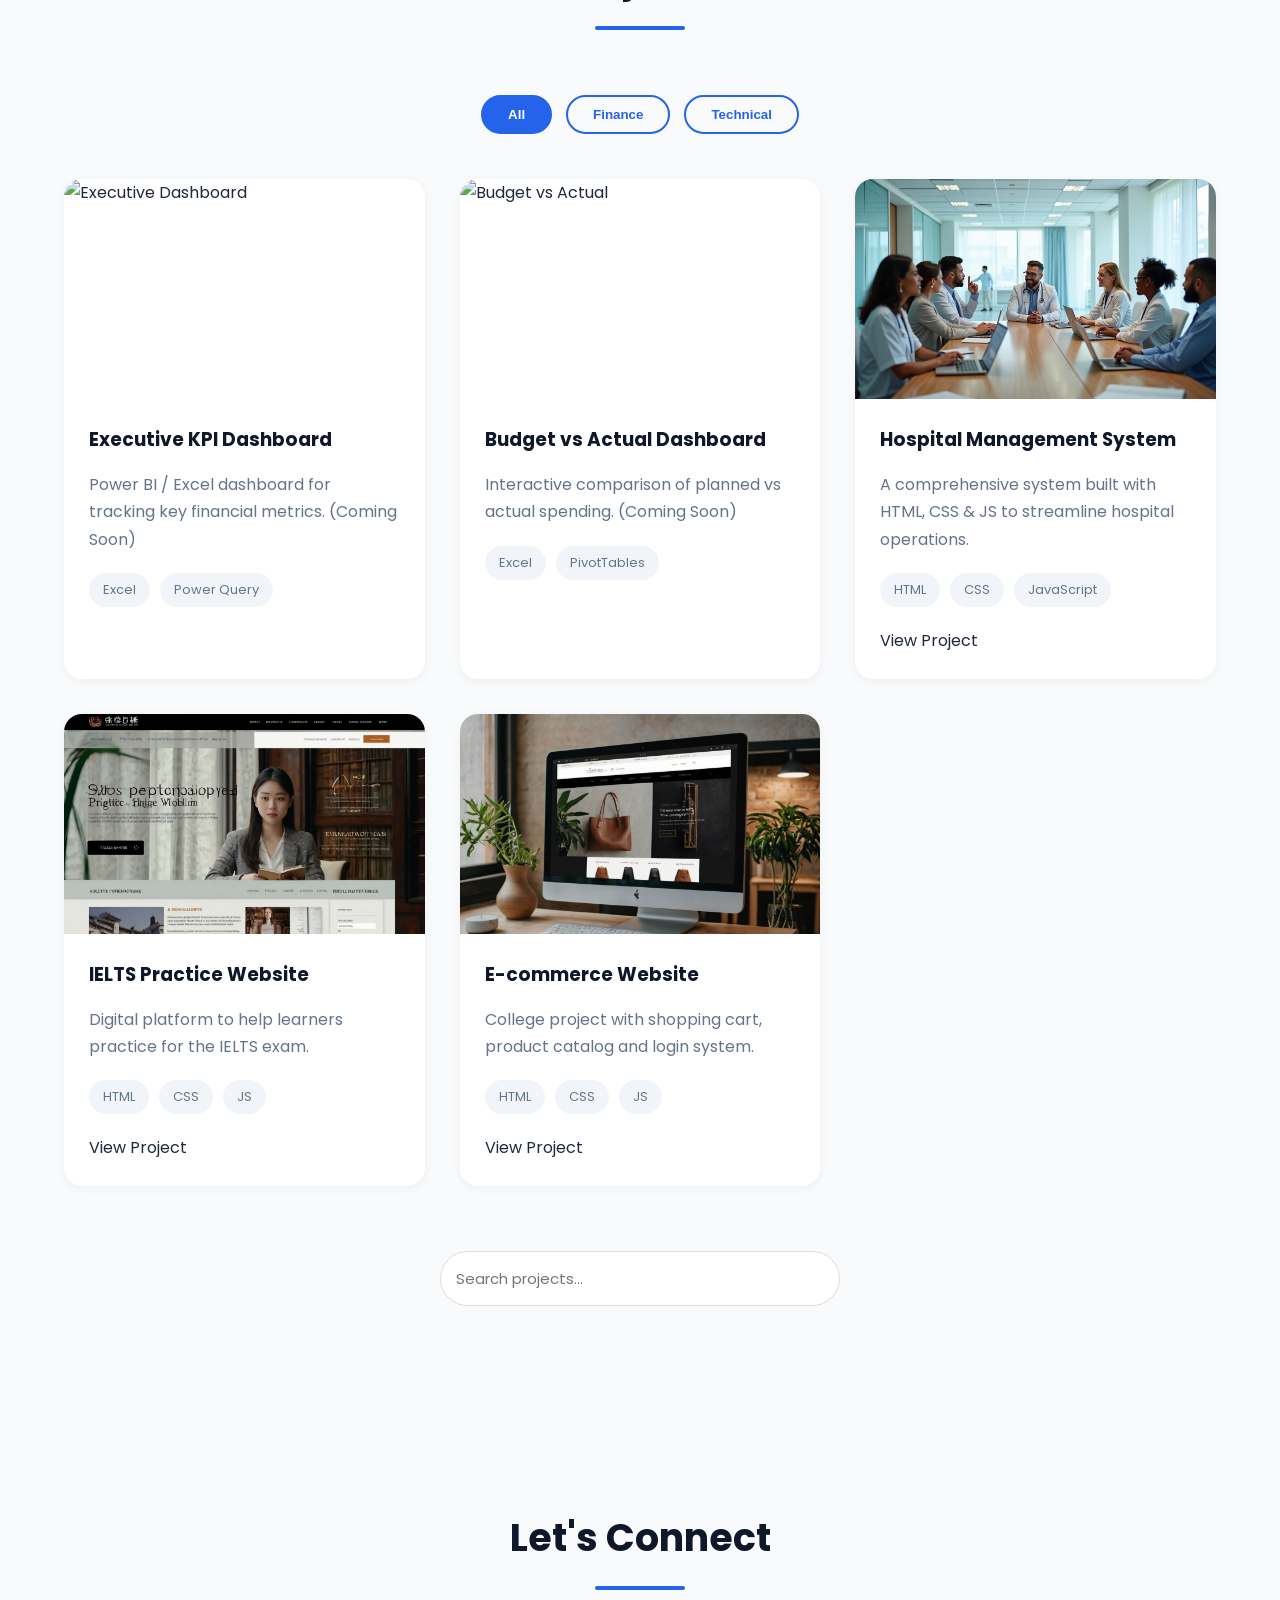
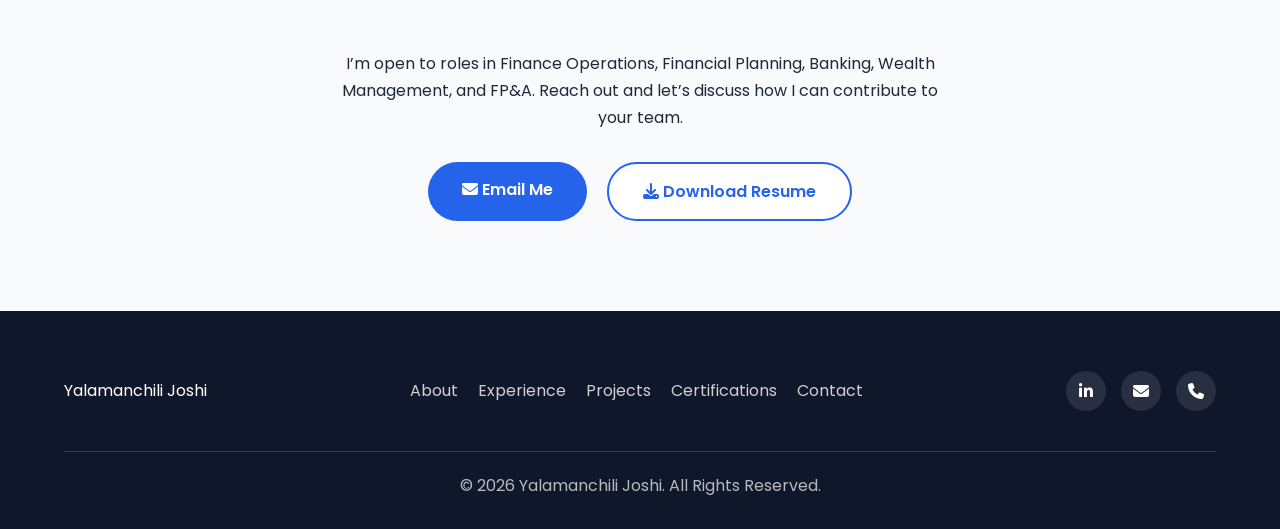
==== commit 655972ea: "Add files via upload" ====
--- a/index.html
+++ b/index.html
@@ -3,29 +3,39 @@
 <head>
     <meta charset="UTF-8">
     <meta name="viewport" content="width=device-width, initial-scale=1.0">
-    <title>Yalamanchili Joshi | Financial Technology Aspirant</title>
+    <title>Yalamanchili Joshi | Finance Professional</title>
+
+    <!-- Google Fonts -->
+    <link rel="preconnect" href="https://fonts.googleapis.com">
+    <link rel="preconnect" href="https://fonts.gstatic.com" crossorigin>
+    <link href="https://fonts.googleapis.com/css2?family=Poppins:wght@300;400;500;600;700&display=swap" rel="stylesheet">
+
     <!-- Font Awesome -->
-    <link rel="stylesheet" href="https://cdnjs.cloudflare.com/ajax/libs/font-awesome/6.4.0/css/all.min.css">
-    <!-- Google Fonts -->
-    <link href="https://fonts.googleapis.com/css2?family=Poppins:wght@300;400;500;600;700&display=swap" rel="stylesheet">
-    <!-- Main CSS -->
-    <link rel="stylesheet" href="styles.css">
+    <link rel="stylesheet" href="https://cdnjs.cloudflare.com/ajax/libs/font-awesome/6.5.2/css/all.min.css">
+
+    <!-- Main Stylesheet (contains all component styles) -->
+    <link rel="stylesheet" href="css/style.css">
 </head>
 <body>
-    <!-- Header/Navigation -->
+
+    <!-- ========== LOADER ========== -->
+    <div class="loader"></div>
+
+    <!-- ========== SCROLL PROGRESS ========== -->
+    <div class="scroll-progress"></div>
+
+    <!-- ========== HEADER ========== -->
     <header class="header">
         <div class="container">
-            <nav class="navbar">
-                <div class="logo">
-       <span>Portfolio</span>
-     </div>
+            <a class="logo" href="#">Joshi Portfolio</a>
+            <nav>
                 <ul class="nav-links">
-                    <li><a href="#about">About</a></li>
-                    <li><a href="#skills">Skills</a></li>
-                    <li><a href="#certifications">Certifications</a></li>
-                    <li><a href="#projects">Projects</a></li>
-                    <li><a href="#experience">Experience</a></li>
-                    <li><a href="#contact">Contact</a></li>
+                    <li><a href="index.html" class="active-link">Home</a></li>
+                    <li><a href="about.html">About</a></li>
+                    <li><a href="experience.html">Experience</a></li>
+                    <li><a href="projects.html">Projects</a></li>
+                    <li><a href="certifications.html">Certifications</a></li>
+                    <li><a href="contact.html">Contact</a></li>
                 </ul>
                 <div class="hamburger">
                     <div class="line"></div>
@@ -33,399 +43,334 @@
                     <div class="line"></div>
                 </div>
             </nav>
+            <a class="resume-btn btn" href="assets/resume/Resume.pdf" download>Download Resume</a>
         </div>
     </header>
 
-    <!-- Hero Section -->
+    <!-- ========== HERO SECTION ========== -->
     <section class="hero">
-        <div class="container">
+        <div class="container hero-grid">
             <div class="hero-content">
-                <div class="hero-text">
-                    <h1>
-                        <span id="hero-animation">|   Yalamanchili Joshi      </span>
-                    </h1>
-                    <h2>Web Developer & Financial Technology Specialist</h2>
-                    <p>Building digital solutions at the intersection of technology and finance</p>
-                    <div class="hero-buttons">
-                        <a href="#contact" class="btn btn-primary">Contact Me</a>
-                        <a href="#projects" class="btn btn-secondary">View Projects</a>
-                    </div>
-                </div>
-                <div class="hero-image">
-                    <img src="assets/images/profile.jpeg" alt="Yalamanchili Joshi" id="profile-photo">
-                    <div class="image-border"></div>
-                </div>
-            </div>
-        </div>
-    </section>
-
-    <!-- About Section -->
-    <section class="about" id="about">
+                <div class="greeting">Good Morning</div>
+                <p class="tag">MBA (Financial Management) • CFP® Candidate</p>
+                <h1>Yalamanchili Joshi</h1>
+                <h2>Finance Operations • Financial Planning • Management Reporting • Wealth Management</h2>
+                <p>Building a career in Financial Planning, Finance Operations, Banking, Management Reporting and Business Analysis by combining finance knowledge with strong analytical and technical skills.</p>
+                <div class="hero-buttons">
+                    <a href="#projects" class="btn btn-primary">View Portfolio</a>
+                    <a href="assets/resume/Resume.pdf" download class="btn btn-secondary">Download Resume</a>
+                </div>
+            </div>
+            <div class="hero-image">
+                <img src="assets/images/profile.jpeg" alt="Yalamanchili Joshi">
+                <div class="image-border"></div>
+            </div>
+        </div>
+    </section>
+
+    <!-- ========== ABOUT SECTION ========== -->
+    <section id="about">
         <div class="container">
             <h2 class="section-title">About Me</h2>
-            <div class="about-content">
+            <div class="about-grid">
                 <div class="about-image">
-                    <img src="assets/images/about.jpeg" alt="About Yalamanchili Joshi">
-                </div>
-                <div class="about-text">
-                    <p>A highly motivated and adaptable computer science graduate with strong foundational knowledge in programming, web development, and financial technologies. Experienced in project-based learning, team collaboration, and financial management.</p>
-                    <p>Currently expanding expertise in financial services through professional certifications while maintaining a passion for building practical applications with a user-first approach.</p>
-                    
+                    <img src="assets/images/about.jpeg" alt="About Joshi">
+                </div>
+                <div class="about-content">
+                    <p>I am pursuing an MBA in Financial Management and the Certified Financial Planner (CFP®) certification. My experience includes financial documentation, budget monitoring support, management reporting, audit support, and operational coordination.</p>
+                    <p>I’m passionate about using data and technology to drive better financial decisions and deliver accurate, insightful reports.</p>
                     <div class="about-details">
-                        <div class="detail-item">
-                            <span class="detail-label">Name:</span>
-                            <span class="detail-value">Yalamanchili Joshi</span>
-                        </div>
-                        <div class="detail-item">
-                            <span class="detail-label">Email:</span>
-                            <span class="detail-value">yalamanchilijoshi135@gmail.com</span>
-                        </div>
-                        <div class="detail-item">
-                            <span class="detail-label">Phone:</span>
-                            <span class="detail-value">+91 9177420360</span>
-                        </div>
-                        <div class="detail-item">
-                            <span class="detail-label">Location:</span>
-                            <span class="detail-value">Rajahmundry, India (Willing to Relocate)</span>
-                        </div>
-                    </div>
-                    
-                    <div class="certification-progress">
-                        <h3>Currently Pursuing:</h3>
-                        <ul>
-                            <li>NISM V - Mutual Fund Distributor Certification</li>
-                            <li>CFP - Certified Financial Planner</li>
-                        </ul>
-                        
-                        <h3>Future Goals:</h3>
-                        <ul>
-                            <li>CIA - Certified Internal Auditor</li>
-                            <li>CFE - Certified Fraud Examiner</li>
-                        </ul>
-                    </div>
-                </div>
-            </div>
-        </div>
-    </section>
-
-    <!-- Skills Section -->
-    <section class="skills" id="skills">
-        <div class="container">
-            <h2 class="section-title">Technical Skills</h2>
-            <div class="skills-container">
-                <div class="skill-category">
-                    <h3>Programming Languages</h3>
-                    <div class="skill-item">
-                        <span class="skill-name">C</span>
-                        <div class="skill-bar">
-                            <div class="skill-level" style="width: 85%"></div>
-                        </div>
-                    </div>
-                    <div class="skill-item">
-                        <span class="skill-name">Java</span>
-                        <div class="skill-bar">
-                            <div class="skill-level" style="width: 80%"></div>
-                        </div>
-                    </div>
+                        <div class="detail-item"><span class="detail-label">Email:</span> <span class="detail-value copy-email" title="Click to copy">yalamanchilijoshi135@gmail.com</span></div>
+                        <div class="detail-item"><span class="detail-label">Phone:</span> <span class="detail-value copy-phone" title="Click to copy">+91 9177420360</span></div>
+                        <div class="detail-item"><span class="detail-label">Location:</span> <span class="detail-value">Rajahmundry, India (Willing to Relocate)</span></div>
+                    </div>
+                </div>
+            </div>
+        </div>
+    </section>
+
+    <!-- ========== SKILLS SECTION ========== -->
+    <section id="skills">
+        <div class="container">
+            <h2 class="section-title">Core Skills</h2>
+            <div class="grid grid-3">
+                <!-- Finance Skills -->
+                <div class="card">
+                    <h3>Finance</h3>
+                    <div class="skill-item">
+                        <span class="skill-name">Financial Documentation</span>
+                        <div class="skill-bar"><div class="progress-fill" data-width="90"></div></div>
+                    </div>
+                    <div class="skill-item">
+                        <span class="skill-name">Management Reporting</span>
+                        <div class="skill-bar"><div class="progress-fill" data-width="85"></div></div>
+                    </div>
+                    <div class="skill-item">
+                        <span class="skill-name">Budget Monitoring</span>
+                        <div class="skill-bar"><div class="progress-fill" data-width="80"></div></div>
+                    </div>
+                    <div class="skill-item">
+                        <span class="skill-name">Audit Support</span>
+                        <div class="skill-bar"><div class="progress-fill" data-width="75"></div></div>
+                    </div>
+                </div>
+                <!-- Excel Skills -->
+                <div class="card">
+                    <h3>Advanced Excel</h3>
+                    <div class="skill-item">
+                        <span class="skill-name">Pivot Tables</span>
+                        <div class="skill-bar"><div class="progress-fill" data-width="90"></div></div>
+                    </div>
+                    <div class="skill-item">
+                        <span class="skill-name">XLOOKUP / INDEX-MATCH</span>
+                        <div class="skill-bar"><div class="progress-fill" data-width="85"></div></div>
+                    </div>
+                    <div class="skill-item">
+                        <span class="skill-name">Power Query</span>
+                        <div class="skill-bar"><div class="progress-fill" data-width="75"></div></div>
+                    </div>
+                    <div class="skill-item">
+                        <span class="skill-name">Dashboard Design</span>
+                        <div class="skill-bar"><div class="progress-fill" data-width="80"></div></div>
+                    </div>
+                </div>
+                <!-- Technical Skills -->
+                <div class="card">
+                    <h3>Technical</h3>
                     <div class="skill-item">
                         <span class="skill-name">Python</span>
-                        <div class="skill-bar">
-                            <div class="skill-level" style="width: 75%"></div>
-                        </div>
-                    </div>
-                </div>
-                
-                <div class="skill-category">
-                    <h3>Web Technologies</h3>
-                    <div class="skill-item">
-                        <span class="skill-name">HTML</span>
-                        <div class="skill-bar">
-                            <div class="skill-level" style="width: 90%"></div>
-                        </div>
-                    </div>
-                    <div class="skill-item">
-                        <span class="skill-name">CSS</span>
-                        <div class="skill-bar">
-                            <div class="skill-level" style="width: 85%"></div>
-                        </div>
+                        <div class="skill-bar"><div class="progress-fill" data-width="80"></div></div>
+                    </div>
+                    <div class="skill-item">
+                        <span class="skill-name">SQL</span>
+                        <div class="skill-bar"><div class="progress-fill" data-width="70"></div></div>
+                    </div>
+                    <div class="skill-item">
+                        <span class="skill-name">HTML / CSS</span>
+                        <div class="skill-bar"><div class="progress-fill" data-width="90"></div></div>
                     </div>
                     <div class="skill-item">
                         <span class="skill-name">JavaScript</span>
-                        <div class="skill-bar">
-                            <div class="skill-level" style="width: 75%"></div>
-                        </div>
-                    </div>
-                </div>
-                
-                <div class="skill-category">
-                    <h3>Financial Skills</h3>
-                    <div class="skill-item">
-                        <span class="skill-name">Financial Auditing</span>
-                        <div class="skill-bar">
-                            <div class="skill-level" style="width: 80%"></div>
-                        </div>
-                    </div>
-                    <div class="skill-item">
-                        <span class="skill-name">Investment Management</span>
-                        <div class="skill-bar">
-                            <div class="skill-level" style="width: 70%"></div>
-                        </div>
-                    </div>
-                    <div class="skill-item">
-                        <span class="skill-name">Financial Planning</span>
-                        <div class="skill-bar">
-                            <div class="skill-level" style="width: 65%"></div>
-                        </div>
-                    </div>
-                </div>
-            </div>
-        </div>
-    </section>
-
-    <!-- Certifications Section -->
-    <section class="certifications" id="certifications">
-        <div class="container">
-            <h2 class="section-title">Certifications & Education</h2>
-            <div class="certs-container">
-                <div class="cert-card">
-                    <h3>Mastering Customer Service</h3>
-                    <p class="cert-org">Skillfy</p>
-                    <p class="cert-date">Completed</p>
-                </div>
-                <div class="cert-card">
-                    <h3>Core Employability Skills</h3>
-                    <p class="cert-org">Grow Institute by Dr. Reddy's Foundation</p>
-                    <p class="cert-date">Completed</p>
-                </div>
-                <div class="cert-card in-progress">
-                    <h3>NISM V - Mutual Fund Distributor</h3>
-                    <p class="cert-org">National Institute of Securities Markets</p>
-                    <p class="cert-date">In Progress</p>
-                </div>
-                <div class="cert-card in-progress">
-                    <h3>CFP - Certified Financial Planner</h3>
-                    <p class="cert-org">Financial Planning Standards Board</p>
-                    <p class="cert-date">In Progress</p>
-                </div>
-            </div>
-            
-            <h3 class="subsection-title">Education</h3>
-            <div class="education-container">
-                <div class="edu-card">
-                    <h3>BSc - Information Technology (Honors)</h3>
-                    <p class="edu-org">Government Degree College (A), Adikavi Nannaya University</p>
-                    <p class="edu-date">2021 – 2024 | CGPA: 9.15</p>
-                </div>
-                <div class="edu-card">
-                    <h3>Intermediate / +2 – MPC</h3>
-                    <p class="edu-org">Sree Vijaya Durga Junior College</p>
-                    <p class="edu-date">2019 - 2021 | 80.7%</p>
-                </div>
-                <div class="edu-card">
-                    <h3>SSC / 10th</h3>
-                    <p class="edu-org">A.L.N. Blossoms EM High School</p>
-                    <p class="edu-date">2018 - 2019 | GPA: 9.2</p>
-                </div>
-            </div>
-        </div>
-    </section>
-
-    <!-- Projects Section -->
-    <section class="projects" id="projects">
-        <div class="container">
-            <h2 class="section-title">My Projects</h2>
-            <div class="projects-grid">
-                <div class="project-card">
-                    <div class="project-image">
-                        <img src="assets/images/hmanagement.jpg" alt="Hospital Management System">
-                    </div>
-                    <div class="project-content">
-                        <h3>Hospital Management System</h3>
-                        <p>A comprehensive system built using HTML, CSS, and JavaScript to streamline hospital operations and patient management.</p>
-                        <div class="project-tech">
-                            <span>HTML</span>
-                            <span>CSS</span>
-                            <span>JavaScript</span>
-                        </div>
-                        <a href="https://yjoshi7.github.io/hospital-management-system/" class="project-link">View Project</a>
-                    </div>
-                </div>
-                
-                <div class="project-card">
-                    <div class="project-image">
-                        <img src="assets/images/ielts.jpg" alt="IELTS Practice Website">
-                    </div>
-                    <div class="project-content">
-                        <h3>IELTS Practice Website</h3>
-                        <p>Developing a digital platform aimed at democratizing access to English certification exam practice for learners.</p>
-                        <div class="project-tech">
-                            <span>HTML</span>
-                            <span>CSS</span>
-                            <span>JavaScript</span>
-                        </div>
-                        <a href="https://yjoshi7.github.io/IeltsRevolution/" class="project-link">View Project</a>
-                    </div>
-                </div>
-                
-                <div class="project-card">
-                    <div class="project-image">
-                        <img src="assets/images/ecommerce.jpg" alt="E-commerce Website">
-                    </div>
-                    <div class="project-content">
-                        <h3>E-commerce Website</h3>
-                        <p>College project featuring a functional e-commerce prototype with shopping cart, product catalog, and user login functionalities.</p>
-                        <div class="project-tech">
-                            <span>HTML</span>
-                            <span>CSS</span>
-                            <span>JavaScript</span>
-                        </div>
-                        <a href="https://yjoshi7.github.io/e-commerce-website/" class="project-link">View Project</a>
-                    </div>
-                </div>
-                
-                <div class="project-card">
-                    <div class="project-image">
-                        <img src="assets/images/to-do-list.jpg" alt="To-Do List Web App">
-                    </div>
-                    <div class="project-content">
-                        <h3>To-Do List Web App</h3>
-                        <p>A personal productivity app with local storage and real-time list updates using JavaScript.</p>
-                        <div class="project-tech">
-                            <span>HTML</span>
-                            <span>CSS</span>
-                            <span>JavaScript</span>
-                        </div>
-                        <a href="https://yjoshi7.github.io/to-do-list-web-app/" class="project-link">View Project</a>
-                    </div>
-                </div>
-            </div>
-        </div>
-    </section>
-
-    <!-- Experience Section -->
-    <section class="experience" id="experience">
-        <div class="container">
-            <h2 class="section-title">Professional Experience</h2>
+                        <div class="skill-bar"><div class="progress-fill" data-width="65"></div></div>
+                    </div>
+                </div>
+            </div>
+        </div>
+    </section>
+
+    <!-- ========== EXPERIENCE TIMELINE ========== -->
+    <section id="experience">
+        <div class="container">
+            <h2 class="section-title">Experience Timeline</h2>
             <div class="timeline">
+                <!-- Item 1 (odd) -->
                 <div class="timeline-item">
-                    <div class="timeline-date">July 2022 - Present</div>
+                    <div class="timeline-date">Jul 2022 - Present</div>
                     <div class="timeline-content">
                         <h3>Ward Clerk (Volunteer)</h3>
-                        <h4>The Church of Jesus Christ of Latter-day Saints – Dowleswaram Ward</h4>
+                        <h4>The Church of Jesus Christ of Latter-day Saints</h4>
                         <ul>
-                            <li>Managed financial records and familiar with auditing practices</li>
-                            <li>Handled ward-level funds, ensuring accuracy and transparency in financial dealings</li>
+                            <li>Prepared welfare documentation & budget requests</li>
+                            <li>Maintained audit‑ready financial records</li>
+                            <li>Coordinated reimbursement processes</li>
                         </ul>
-                    </div>
-                </div>
-                
+                        <div class="tags">
+                            <span class="tag">Finance Operations</span>
+                            <span class="tag">Budget Monitoring</span>
+                            <span class="tag">Audit Support</span>
+                        </div>
+                    </div>
+                </div>
+                <!-- Item 2 (even) -->
+                <div class="timeline-item">
+                    <div class="timeline-date">Aug 2025 - Mar 2026</div>
+                    <div class="timeline-content">
+                        <h3>Social Media Specialist</h3>
+                        <h4>More Good Foundation</h4>
+                        <ul>
+                            <li>Prepared weekly/monthly performance reports</li>
+                            <li>Analyzed engagement data with Excel & Google Sheets</li>
+                            <li>Managed reporting across multiple platforms</li>
+                        </ul>
+                        <div class="tags">
+                            <span class="tag">Management Reporting</span>
+                            <span class="tag">Excel</span>
+                            <span class="tag">Analysis</span>
+                        </div>
+                    </div>
+                </div>
+                <!-- Item 3 (odd) -->
                 <div class="timeline-item">
                     <div class="timeline-date">2024</div>
                     <div class="timeline-content">
-                        <h3>Volunteer, Material Administration</h3>
-                        <h4>FSY 2024 Event, Rajahmundry</h4>
+                        <h3>Volunteer – Material Administration</h3>
+                        <h4>FSY 2024</h4>
                         <ul>
-                            <li>Coordinated logistics and material distribution for over 250 participants, including media personnel</li>
-                            <li>Ensured timely and organized inventory management throughout the event</li>
+                            <li>Inventory records & logistics coordination</li>
+                            <li>Supervised material distribution for 250+ attendees</li>
                         </ul>
                     </div>
                 </div>
-                
+                <!-- Item 4 (even) -->
                 <div class="timeline-item">
-                    <div class="timeline-date">Dec 2023 - Mar 2024</div>
+                    <div class="timeline-date">2023 - 2024</div>
                     <div class="timeline-content">
-                        <h3>Tuition Teacher</h3>
-                        <h4>Rajahmundry</h4>
+                        <h3>Tuition Teacher (Part-time)</h3>
                         <ul>
-                            <li>Delivered customized learning support across subjects based on individual student needs</li>
-                            <li>Built rapport with students, improving their academic performance through clarity-focused teaching methods</li>
+                            <li>Personalized tutoring for school students</li>
+                            <li>Tracked progress and improved academic performance</li>
                         </ul>
                     </div>
                 </div>
             </div>
-        </div>
-    </section>
-
-    <!-- Contact Section -->
-    <section class="contact" id="contact">
-        <div class="container">
-            <h2 class="section-title">Get In Touch</h2>
-            <div class="contact-container">
-                <div class="contact-info">
-                    <h3>Contact Information</h3>
-                    <div class="info-item">
-                        <i class="fas fa-map-marker-alt"></i>
-                        <span>Rajahmundry, India (Willing to Relocate)</span>
-                    </div>
-                    <div class="info-item">
-                        <i class="fas fa-envelope"></i>
-                        <span>yalamanchilijoshi135@gmail.com</span>
-                    </div>
-                    <div class="info-item">
-                        <i class="fas fa-phone"></i>
-                        <span>+91 9177420360</span>
-                    </div>
-                    <div class="info-item">
-                        <i class="fab fa-linkedin-in"></i>
-                        <span>linkedin.com/in/joshi-yalamanchili-052122237</span>
-                    </div>
-                    
-                    <h3>Languages</h3>
-                    <div class="languages">
-                        <div class="language">
-                            <span>Telugu</span>
-                            <span>Native</span>
-                        </div>
-                        <div class="language">
-                            <span>English</span>
-                            <span>Fluent</span>
-                        </div>
-                        <div class="language">
-                            <span>Hindi</span>
-                            <span>Basic</span>
-                        </div>
-                    </div>
-                </div>
-                
-                <div class="contact-form">
-                    <h3>Send Me a Message</h3>
-                    <form id="messageForm">
-                        <div class="form-group">
-                            <input type="text" id="name" placeholder="Your Name" required>
-                        </div>
-                        <div class="form-group">
-                            <input type="email" id="email" placeholder="Your Email" required>
-                        </div>
-                        <div class="form-group">
-                            <input type="text" id="subject" placeholder="Subject">
-                        </div>
-                        <div class="form-group">
-                            <textarea id="message" placeholder="Your Message" rows="5" required></textarea>
-                        </div>
-                        <button type="submit" class="btn btn-primary">Send Message</button>
-                    </form>
-                </div>
-            </div>
-        </div>
-    </section>
-
-    <!-- Footer -->
+            <div style="text-align:center; margin-top:40px;">
+                <a href="experience.html" class="btn btn-secondary">View Full Experience</a>
+            </div>
+        </div>
+    </section>
+
+    <!-- ========== STATS COUNTERS ========== -->
+    <section class="stats-section" style="background: linear-gradient(135deg, #0F172A, #2563EB); padding: 80px 0;">
+        <div class="container">
+            <div class="stats">
+                <div class="stat-card">
+                    <h2 data-count="3">0</h2>
+                    <p>Years Experience</p>
+                </div>
+                <div class="stat-card">
+                    <h2 data-count="50">0</h2>
+                    <p>Monthly Transactions</p>
+                </div>
+                <div class="stat-card">
+                    <h2 data-count="15">0</h2>
+                    <p>Reports Delivered</p>
+                </div>
+                <div class="stat-card">
+                    <h2 data-count="100">0</h2>
+                    <p>Excel Efficiency (%)</p>
+                </div>
+            </div>
+        </div>
+    </section>
+
+    <!-- ========== PROJECTS SECTION ========== -->
+    <section id="projects">
+        <div class="container">
+            <h2 class="section-title">Projects</h2>
+            <!-- Filter Buttons -->
+            <div style="text-align:center; margin-bottom:40px;">
+                <button class="btn btn-primary filter-btn active" data-filter="all" style="margin:5px;">All</button>
+                <button class="btn btn-secondary filter-btn" data-filter="finance" style="margin:5px;">Finance</button>
+                <button class="btn btn-secondary filter-btn" data-filter="tech" style="margin:5px;">Technical</button>
+            </div>
+            <div class="projects-grid">
+                <!-- Finance Projects -->
+                <div class="project-card" data-category="finance">
+                    <div class="project-image">
+                        <img src="assets/images/dashboard.jpg" alt="Executive Dashboard">
+                    </div>
+                    <div class="project-content">
+                        <h3>Executive KPI Dashboard</h3>
+                        <p>Power BI / Excel dashboard for tracking key financial metrics. (Coming Soon)</p>
+                        <div class="tech-stack">
+                            <span class="tech">Excel</span>
+                            <span class="tech">Power Query</span>
+                        </div>
+                    </div>
+                </div>
+                <div class="project-card" data-category="finance">
+                    <div class="project-image">
+                        <img src="assets/images/budget.jpg" alt="Budget vs Actual">
+                    </div>
+                    <div class="project-content">
+                        <h3>Budget vs Actual Dashboard</h3>
+                        <p>Interactive comparison of planned vs actual spending. (Coming Soon)</p>
+                        <div class="tech-stack">
+                            <span class="tech">Excel</span>
+                            <span class="tech">PivotTables</span>
+                        </div>
+                    </div>
+                </div>
+                <!-- Technical Projects -->
+                <div class="project-card" data-category="tech">
+                    <div class="project-image">
+                        <img src="assets/images/hmanagement.jpg" alt="Hospital Management System">
+                    </div>
+                    <div class="project-content">
+                        <h3>Hospital Management System</h3>
+                        <p>A comprehensive system built with HTML, CSS & JS to streamline hospital operations.</p>
+                        <div class="tech-stack">
+                            <span class="tech">HTML</span>
+                            <span class="tech">CSS</span>
+                            <span class="tech">JavaScript</span>
+                        </div>
+                        <a href="https://yjoshi7.github.io/hospital-management-system/" class="project-link" target="_blank">View Project</a>
+                    </div>
+                </div>
+                <div class="project-card" data-category="tech">
+                    <div class="project-image">
+                        <img src="assets/images/ielts.jpg" alt="IELTS Practice">
+                    </div>
+                    <div class="project-content">
+                        <h3>IELTS Practice Website</h3>
+                        <p>Digital platform to help learners practice for the IELTS exam.</p>
+                        <div class="tech-stack">
+                            <span class="tech">HTML</span>
+                            <span class="tech">CSS</span>
+                            <span class="tech">JS</span>
+                        </div>
+                        <a href="https://yjoshi7.github.io/IeltsRevolution/" class="project-link" target="_blank">View Project</a>
+                    </div>
+                </div>
+                <div class="project-card" data-category="tech">
+                    <div class="project-image">
+                        <img src="assets/images/ecommerce.jpg" alt="E-commerce">
+                    </div>
+                    <div class="project-content">
+                        <h3>E-commerce Website</h3>
+                        <p>College project with shopping cart, product catalog and login system.</p>
+                        <div class="tech-stack">
+                            <span class="tech">HTML</span>
+                            <span class="tech">CSS</span>
+                            <span class="tech">JS</span>
+                        </div>
+                        <a href="https://yjoshi7.github.io/e-commerce-website/" class="project-link" target="_blank">View Project</a>
+                    </div>
+                </div>
+                <!-- Project Search -->
+                <div style="text-align:center; margin-top:30px; grid-column: 1 / -1;">
+                    <input type="text" id="projectSearch" placeholder="Search projects..." style="max-width: 400px; width: 100%; padding: 15px; border-radius: 30px; border: 1px solid #ddd;">
+                </div>
+            </div>
+        </div>
+    </section>
+
+    <!-- ========== CONTACT / CTA ========== -->
+    <section id="contact" style="background: #F8FAFC;">
+        <div class="container text-center">
+            <h2 class="section-title">Let's Connect</h2>
+            <p style="max-width:600px; margin:0 auto 30px;">I’m open to roles in Finance Operations, Financial Planning, Banking, Wealth Management, and FP&A. Reach out and let’s discuss how I can contribute to your team.</p>
+            <div style="display: flex; justify-content: center; gap: 20px; flex-wrap: wrap;">
+                <a href="mailto:yalamanchilijoshi135@gmail.com" class="btn btn-primary"><i class="fas fa-envelope"></i> Email Me</a>
+                <a href="assets/resume/Resume.pdf" download class="btn btn-secondary"><i class="fas fa-download"></i> Download Resume</a>
+            </div>
+        </div>
+    </section>
+
+    <!-- ========== FOOTER ========== -->
     <footer class="footer">
         <div class="container">
             <div class="footer-content">
-                <div class="footer-logo">
-                    <span id="footer-animation">|     Yalamanchili Joshi      </span>
-                </div>
+                <div class="footer-logo"><span>Yalamanchili Joshi</span></div>
                 <div class="footer-links">
-                    <a href="#about">About</a>
-                    <a href="#skills">Skills</a>
-                    <a href="#certifications">Certifications</a>
-                    <a href="#projects">Projects</a>
-                    <a href="#experience">Experience</a>
-                    <a href="#contact">Contact</a>
+                    <a href="about.html">About</a>
+                    <a href="experience.html">Experience</a>
+                    <a href="projects.html">Projects</a>
+                    <a href="certifications.html">Certifications</a>
+                    <a href="contact.html">Contact</a>
                 </div>
                 <div class="social-links">
-                    <a href="www.linkedin.com/in/joshi-yalamanchili-052122237" target="_blank"><i class="fab fa-linkedin-in"></i></a>
+                    <a href="https://www.linkedin.com/in/joshi-yalamanchili-052122237" target="_blank"><i class="fab fa-linkedin-in"></i></a>
                     <a href="mailto:yalamanchilijoshi135@gmail.com"><i class="fas fa-envelope"></i></a>
                     <a href="tel:+919177420360"><i class="fas fa-phone"></i></a>
                 </div>
@@ -436,7 +381,10 @@
         </div>
     </footer>
 
-    <!-- Scripts will be added here -->
-    <script src="script.js"></script>
+    <!-- Toast notification -->
+    <div class="toast"></div>
+
+    <!-- Scripts -->
+    <script src="js/script.js"></script>
 </body>
-</html>
+</html>
--- a/css/style.css
+++ b/css/style.css
@@ -0,0 +1,1057 @@
+/* ===================================================
+   Yalamanchili Joshi Finance Portfolio
+   Complete Stylesheet (Final)
+=================================================== */
+
+/* Google Font (single load) */
+@import url('https://fonts.googleapis.com/css2?family=Poppins:wght@300;400;500;600;700;800&display=swap');
+
+/* ===============================
+   CSS VARIABLES
+================================ */
+:root {
+    --primary: #0F172A;
+    --secondary: #2563EB;
+    --accent: #14B8A6;
+    --white: #ffffff;
+    --light: #F8FAFC;
+    --gray: #64748B;
+    --dark: #1E293B;
+    --border: #E2E8F0;
+    --success: #16A34A;
+    --warning: #F59E0B;
+    --danger: #DC2626;
+    --shadow-sm: 0 2px 10px rgba(0,0,0,.05);
+    --shadow-md: 0 10px 30px rgba(0,0,0,.08);
+    --shadow-lg: 0 20px 40px rgba(0,0,0,.12);
+    --radius: 12px;
+    --transition: .35s ease;
+}
+
+/* ===============================
+   RESET
+================================ */
+* {
+    margin: 0;
+    padding: 0;
+    box-sizing: border-box;
+}
+html {
+    scroll-behavior: smooth;
+}
+body {
+    font-family: 'Poppins', sans-serif;
+    background: var(--light);
+    color: var(--dark);
+    line-height: 1.7;
+    overflow-x: hidden;
+}
+
+/* ===============================
+   CONTAINER
+================================ */
+.container {
+    width: 90%;
+    max-width: 1200px;
+    margin: auto;
+}
+
+/* ===============================
+   IMAGES
+================================ */
+img {
+    width: 100%;
+    display: block;
+}
+
+/* ===============================
+   LINKS
+================================ */
+a {
+    text-decoration: none;
+    color: inherit;
+    transition: var(--transition);
+}
+
+/* ===============================
+   LIST
+================================ */
+ul {
+    list-style: none;
+}
+
+/* ===============================
+   SECTIONS
+================================ */
+section {
+    padding: 90px 0;
+}
+.section-title {
+    font-size: 38px;
+    font-weight: 700;
+    text-align: center;
+    margin-bottom: 60px;
+    color: var(--primary);
+    position: relative;
+}
+.section-title::after {
+    content: "";
+    width: 90px;
+    height: 4px;
+    background: var(--secondary);
+    display: block;
+    margin: 15px auto;
+    border-radius: 50px;
+}
+
+/* ===============================
+   HEADER
+================================ */
+.header {
+    position: sticky;
+    top: 0;
+    background: #fff;
+    box-shadow: var(--shadow-sm);
+    z-index: 999;
+}
+.header .container {
+    display: flex;
+    justify-content: space-between;
+    align-items: center;
+    padding: 18px 0;
+}
+.logo {
+    font-size: 28px;
+    font-weight: 700;
+    color: var(--primary);
+}
+.logo span {
+    color: var(--secondary);
+}
+
+/* ===============================
+   NAVIGATION
+================================ */
+.nav-links {
+    display: flex;
+    align-items: center;
+    gap: 35px;
+}
+.nav-links a {
+    font-size: 15px;
+    font-weight: 500;
+    position: relative;
+}
+.nav-links a::after {
+    content: "";
+    position: absolute;
+    left: 0;
+    bottom: -6px;
+    width: 0;
+    height: 2px;
+    background: var(--secondary);
+    transition: var(--transition);
+}
+.nav-links a:hover {
+    color: var(--secondary);
+}
+.nav-links a:hover::after {
+    width: 100%;
+}
+
+/* ===============================
+   BUTTONS
+================================ */
+.btn {
+    display: inline-block;
+    padding: 14px 34px;
+    border-radius: 50px;
+    font-weight: 600;
+    transition: var(--transition);
+    cursor: pointer;
+}
+.btn-primary {
+    background: var(--secondary);
+    color: #fff;
+}
+.btn-primary:hover {
+    transform: translateY(-3px);
+    box-shadow: var(--shadow-md);
+}
+.btn-secondary {
+    border: 2px solid var(--secondary);
+    color: var(--secondary);
+    background: #fff;
+}
+.btn-secondary:hover {
+    background: var(--secondary);
+    color: #fff;
+}
+
+/* ===============================
+   HERO
+================================ */
+.hero {
+    padding: 130px 0 100px;
+    background: linear-gradient(135deg, #EFF6FF, #F8FAFC);
+}
+.hero-grid {
+    display: grid;
+    grid-template-columns: 1fr 400px;
+    align-items: center;
+    gap: 70px;
+}
+.hero h1 {
+    font-size: 58px;
+    font-weight: 700;
+    color: var(--primary);
+    margin-bottom: 15px;
+}
+.hero h2 {
+    font-size: 24px;
+    font-weight: 500;
+    color: var(--gray);
+    margin-bottom: 20px;
+}
+.hero p {
+    font-size: 17px;
+    color: var(--gray);
+    margin-bottom: 35px;
+}
+.hero-buttons {
+    display: flex;
+    gap: 18px;
+    flex-wrap: wrap;
+}
+.hero-image img {
+    border-radius: 20px;
+    box-shadow: var(--shadow-lg);
+}
+
+/* ===============================
+   PAGE BANNER
+================================ */
+.page-banner {
+    background: linear-gradient(135deg, #0F172A, #2563EB);
+    color: #fff;
+    padding: 90px 0;
+    text-align: center;
+}
+.page-banner h1 {
+    font-size: 46px;
+    margin-bottom: 15px;
+}
+.page-banner p {
+    font-size: 18px;
+    opacity: .95;
+}
+
+/* ===============================
+   CARDS
+================================ */
+.card {
+    background: #fff;
+    padding: 30px;
+    border-radius: var(--radius);
+    box-shadow: var(--shadow-sm);
+    transition: var(--transition);
+}
+.card:hover {
+    transform: translateY(-6px);
+    box-shadow: var(--shadow-md);
+}
+
+/* ===============================
+   GRID SYSTEM
+================================ */
+.grid {
+    display: grid;
+    gap: 30px;
+}
+.grid-2 {
+    grid-template-columns: repeat(auto-fit, minmax(420px, 1fr));
+}
+.grid-3 {
+    grid-template-columns: repeat(auto-fit, minmax(300px, 1fr));
+}
+.grid-4 {
+    grid-template-columns: repeat(auto-fit, minmax(220px, 1fr));
+}
+
+/* ===============================
+   ABOUT
+================================ */
+.about-grid {
+    display: grid;
+    grid-template-columns: 380px 1fr;
+    gap: 60px;
+    align-items: start;
+}
+.about-image img {
+    border-radius: 20px;
+    box-shadow: var(--shadow-lg);
+}
+.about-content h2 {
+    font-size: 38px;
+    margin-bottom: 25px;
+    color: var(--primary);
+}
+.about-content p {
+    margin-bottom: 18px;
+    color: var(--gray);
+}
+
+/* ===============================
+   STATS (Counters)
+================================ */
+.stats {
+    display: grid;
+    grid-template-columns: repeat(auto-fit, minmax(220px, 1fr));
+    gap: 25px;
+    margin-top: 40px;
+}
+.stat-card {
+    background: #fff;
+    border-radius: 15px;
+    text-align: center;
+    padding: 35px;
+    box-shadow: var(--shadow-sm);
+    transition: var(--transition);
+}
+.stat-card:hover {
+    transform: translateY(-8px);
+    box-shadow: var(--shadow-md);
+}
+.stat-card h2 {
+    color: var(--secondary);
+    font-size: 42px;
+    margin-bottom: 10px;
+}
+.stat-card p {
+    color: var(--gray);
+}
+
+/* ===============================
+   EXPERIENCE CARDS (alternate)
+================================ */
+.experience-card {
+    background: #fff;
+    border-radius: 16px;
+    padding: 35px;
+    margin-bottom: 35px;
+    box-shadow: var(--shadow-sm);
+    transition: var(--transition);
+    border-left: 5px solid var(--secondary);
+}
+.experience-card:hover {
+    transform: translateY(-6px);
+    box-shadow: var(--shadow-md);
+}
+.experience-card h3 {
+    font-size: 28px;
+    color: var(--primary);
+}
+.company {
+    color: var(--secondary);
+    font-weight: 600;
+    margin: 8px 0;
+}
+.duration {
+    color: var(--gray);
+    margin-bottom: 25px;
+}
+.experience-card ul {
+    margin-left: 20px;
+    list-style: disc;
+}
+.experience-card li {
+    margin-bottom: 12px;
+    color: var(--gray);
+}
+
+/* ===============================
+   CERTIFICATION CARDS
+================================ */
+.cert-card {
+    background: #fff;
+    border-radius: 16px;
+    padding: 30px;
+    box-shadow: var(--shadow-sm);
+    transition: var(--transition);
+    border-top: 5px solid var(--success);
+}
+.cert-card:hover {
+    transform: translateY(-8px);
+}
+.cert-card h3 {
+    color: var(--primary);
+    margin-bottom: 15px;
+}
+.badge {
+    display: inline-block;
+    padding: 8px 18px;
+    border-radius: 40px;
+    font-size: 14px;
+    font-weight: 600;
+    margin-top: 15px;
+}
+.completed {
+    background: #DCFCE7;
+    color: #15803D;
+}
+.progress {
+    background: #FEF3C7;
+    color: #B45309;
+}
+
+/* ===============================
+   SKILL TAGS
+================================ */
+.tags {
+    display: flex;
+    flex-wrap: wrap;
+    gap: 12px;
+}
+.tag {
+    background: #EFF6FF;
+    color: var(--secondary);
+    padding: 10px 18px;
+    border-radius: 50px;
+    font-size: 14px;
+    transition: var(--transition);
+}
+.tag:hover {
+    background: var(--secondary);
+    color: #fff;
+}
+
+/* ===============================
+   PROJECT CARDS
+================================ */
+.projects-grid {
+    display: grid;
+    grid-template-columns: repeat(auto-fit, minmax(350px, 1fr));
+    gap: 35px;
+}
+.project-card {
+    background: #fff;
+    border-radius: 18px;
+    overflow: hidden;
+    box-shadow: var(--shadow-sm);
+    transition: var(--transition);
+}
+.project-card:hover {
+    transform: translateY(-8px);
+    box-shadow: var(--shadow-lg);
+}
+.project-image {
+    height: 220px;
+    overflow: hidden;
+}
+.project-image img {
+    height: 100%;
+    object-fit: cover;
+    transition: .5s;
+}
+.project-card:hover img {
+    transform: scale(1.05);
+}
+.project-content {
+    padding: 25px;
+}
+.project-content h3 {
+    margin-bottom: 15px;
+    color: var(--primary);
+}
+.project-content p {
+    color: var(--gray);
+    margin-bottom: 20px;
+}
+.tech-stack {
+    display: flex;
+    flex-wrap: wrap;
+    gap: 10px;
+    margin-bottom: 20px;
+}
+.tech {
+    background: #F1F5F9;
+    color: var(--gray);
+    padding: 6px 14px;
+    border-radius: 50px;
+    font-size: 13px;
+}
+
+/* ===============================
+   CONTACT
+================================ */
+.contact-grid {
+    display: grid;
+    grid-template-columns: 380px 1fr;
+    gap: 50px;
+}
+.contact-info {
+    background: #fff;
+    padding: 35px;
+    border-radius: 15px;
+    box-shadow: var(--shadow-sm);
+}
+.contact-item {
+    display: flex;
+    align-items: center;
+    gap: 20px;
+    margin-bottom: 30px;
+}
+.contact-item i {
+    width: 55px;
+    height: 55px;
+    background: var(--secondary);
+    color: #fff;
+    display: flex;
+    align-items: center;
+    justify-content: center;
+    border-radius: 50%;
+    font-size: 22px;
+}
+.contact-form {
+    background: #fff;
+    padding: 35px;
+    border-radius: 15px;
+    box-shadow: var(--shadow-sm);
+}
+
+/* ===============================
+   FORM
+================================ */
+input,
+textarea {
+    width: 100%;
+    padding: 16px;
+    margin-bottom: 20px;
+    border: 1px solid var(--border);
+    border-radius: 10px;
+    font-size: 15px;
+    font-family: 'Poppins', sans-serif;
+    transition: var(--transition);
+}
+input:focus,
+textarea:focus {
+    outline: none;
+    border-color: var(--secondary);
+    box-shadow: 0 0 0 4px rgba(37,99,235,.15);
+}
+textarea {
+    resize: none;
+}
+
+/* ===============================
+   FOOTER
+================================ */
+.footer {
+    background: var(--primary);
+    color: #fff;
+    padding: 60px 0 30px;
+}
+.footer-content {
+    display: flex;
+    justify-content: space-between;
+    align-items: center;
+    flex-wrap: wrap;
+    gap: 20px;
+}
+.footer-links {
+    display: flex;
+    gap: 20px;
+    flex-wrap: wrap;
+}
+.footer-links a {
+    color: rgba(255,255,255,0.8);
+    transition: var(--transition);
+}
+.footer-links a:hover {
+    color: #fff;
+}
+.social-links {
+    display: flex;
+    gap: 15px;
+}
+.social-links a {
+    width: 40px;
+    height: 40px;
+    background: rgba(255,255,255,0.1);
+    color: #fff;
+    border-radius: 50%;
+    display: flex;
+    align-items: center;
+    justify-content: center;
+    transition: var(--transition);
+}
+.social-links a:hover {
+    background: var(--secondary);
+    transform: translateY(-5px);
+}
+.copyright {
+    text-align: center;
+    margin-top: 40px;
+    border-top: 1px solid rgba(255,255,255,.15);
+    padding-top: 20px;
+    color: rgba(255,255,255,0.7);
+}
+
+/* ===================================================
+   TIMELINE (Refined – dates above dots, no touching)
+=================================================== */
+.timeline {
+    position: relative;
+    max-width: 900px;
+    margin: 60px auto;
+    padding: 0;
+}
+
+.timeline::before {
+    content: '';
+    position: absolute;
+    width: 3px;
+    background-color: var(--secondary);
+    top: 0;
+    bottom: 0;
+    left: 50%;
+    margin-left: -1.5px;
+    border-radius: 3px;
+}
+
+.timeline-item {
+    position: relative;
+    width: 50%;
+    padding: 20px 40px;
+    box-sizing: border-box;
+}
+
+.timeline-item:nth-child(odd) {
+    left: 0;
+    clear: both;
+}
+
+.timeline-item:nth-child(even) {
+    left: 50%;
+    clear: both;
+}
+
+/* Date badge – positioned above the dot */
+.timeline-date {
+    position: absolute;
+    top: 5px;                    /* sits above the dot */
+    padding: 8px 18px;
+    background-color: var(--secondary);
+    color: #fff;
+    border-radius: 20px;
+    font-weight: 600;
+    font-size: 0.9rem;
+    white-space: nowrap;
+    box-shadow: var(--shadow-sm);
+    z-index: 3;
+}
+
+/* Right side date for left items (odd) */
+.timeline-item:nth-child(odd) .timeline-date {
+    right: -140px;               /* increased offset */
+    text-align: right;
+}
+
+/* Left side date for right items (even) */
+.timeline-item:nth-child(even) .timeline-date {
+    left: -140px;                /* increased offset */
+}
+
+/* Timeline dot – moved down */
+.timeline-item::before {
+    content: '';
+    position: absolute;
+    top: 45px;                   /* lower dot, no touch with date */
+    width: 16px;
+    height: 16px;
+    background: var(--secondary);
+    border: 3px solid #fff;
+    border-radius: 50%;
+    box-shadow: var(--shadow-sm);
+    z-index: 2;
+}
+
+.timeline-item:nth-child(odd)::before {
+    right: -8px;
+}
+
+.timeline-item:nth-child(even)::before {
+    left: -8px;
+}
+
+.timeline-content {
+    background: #fff;
+    padding: 25px 30px;
+    border-radius: 12px;
+    box-shadow: var(--shadow-sm);
+    transition: var(--transition);
+    position: relative;
+    z-index: 1;
+}
+
+.timeline-content:hover {
+    transform: translateY(-5px);
+    box-shadow: var(--shadow-md);
+}
+
+.timeline-content h3 {
+    font-size: 1.3rem;
+    color: var(--primary);
+    margin-bottom: 5px;
+}
+
+.timeline-content h4 {
+    font-size: 0.95rem;
+    color: var(--secondary);
+    margin-bottom: 15px;
+    font-weight: 500;
+}
+
+.timeline-content ul {
+    padding-left: 20px;
+    list-style-type: disc;
+}
+
+.timeline-content li {
+    margin-bottom: 8px;
+    color: var(--gray);
+    font-size: 0.95rem;
+}
+
+/* ===================================================
+   RESPONSIVE TIMELINE (mobile stays clean)
+=================================================== */
+@media (max-width: 992px) {
+    .timeline::before {
+        left: 30px;
+    }
+    .timeline-item {
+        width: 100%;
+        left: 0 !important;
+        padding-left: 80px;
+        padding-right: 20px;
+    }
+    .timeline-item::before {
+        left: 22px !important;
+        right: auto !important;
+        top: 45px;                /* consistent */
+    }
+    .timeline-date {
+        position: static;
+        display: inline-block;
+        margin-bottom: 10px;
+        white-space: normal;
+    }
+    .timeline-item:nth-child(odd) .timeline-date,
+    .timeline-item:nth-child(even) .timeline-date {
+        left: auto;
+        right: auto;
+    }
+}
+
+/* ===============================
+   ADDITIONAL COMPONENTS
+================================ */
+/* Loader */
+.loader {
+    position: fixed;
+    top: 0; left: 0;
+    width: 100%; height: 100%;
+    background: #fff;
+    display: flex;
+    justify-content: center;
+    align-items: center;
+    z-index: 9999;
+    transition: opacity 0.6s;
+}
+.loader::after {
+    content: "";
+    width: 50px; height: 50px;
+    border: 5px solid var(--border);
+    border-top-color: var(--secondary);
+    border-radius: 50%;
+    animation: spin 0.8s linear infinite;
+}
+@keyframes spin { to { transform: rotate(360deg); } }
+
+/* Scroll Progress */
+.scroll-progress {
+    position: fixed;
+    top: 0; left: 0;
+    height: 4px;
+    background: linear-gradient(to right, var(--secondary), var(--accent));
+    z-index: 10000;
+    width: 0%;
+    transition: width 0.1s;
+}
+
+/* Greeting Tag */
+.greeting {
+    display: inline-block;
+    background: #EFF6FF;
+    color: var(--secondary);
+    padding: 8px 20px;
+    border-radius: 50px;
+    font-weight: 600;
+    margin-bottom: 15px;
+}
+
+/* Hamburger */
+.hamburger {
+    display: none;
+    flex-direction: column;
+    cursor: pointer;
+}
+.hamburger .line {
+    width: 25px;
+    height: 3px;
+    background: var(--primary);
+    margin: 4px 0;
+    transition: 0.3s;
+}
+.hamburger.active .line:nth-child(1) {
+    transform: rotate(-45deg) translate(-5px, 6px);
+}
+.hamburger.active .line:nth-child(2) { opacity: 0; }
+.hamburger.active .line:nth-child(3) {
+    transform: rotate(45deg) translate(-5px, -6px);
+}
+
+/* Toast */
+.toast {
+    position: fixed;
+    bottom: 30px;
+    left: 50%;
+    transform: translateX(-50%);
+    background: var(--dark);
+    color: #fff;
+    padding: 12px 30px;
+    border-radius: 50px;
+    font-weight: 500;
+    opacity: 0;
+    visibility: hidden;
+    transition: 0.4s;
+    z-index: 11000;
+}
+.toast.show {
+    opacity: 1;
+    visibility: visible;
+}
+
+/* Hero image border offset */
+.image-border {
+    position: absolute;
+    width: 100%;
+    height: 100%;
+    border: 5px solid var(--secondary);
+    border-radius: 20px;
+    top: 20px;
+    left: 20px;
+    z-index: 0;
+}
+.hero-image img {
+    position: relative;
+    z-index: 1;
+    border-radius: 20px;
+}
+
+/* Progress Bars (Skills) */
+.skill-item {
+    margin-bottom: 25px;
+}
+.skill-name {
+    display: block;
+    margin-bottom: 8px;
+    font-weight: 500;
+}
+.skill-bar {
+    height: 10px;
+    background: var(--border);
+    border-radius: 20px;
+    overflow: hidden;
+}
+.progress-fill {
+    height: 100%;
+    width: 0%;
+    background: linear-gradient(90deg, var(--secondary), var(--accent));
+    border-radius: 20px;
+    transition: width 1.2s ease;
+}
+
+/* Filter Buttons */
+.filter-btn {
+    margin: 5px;
+    padding: 10px 25px;
+    border-radius: 50px;
+    border: 2px solid var(--secondary);
+    background: transparent;
+    color: var(--secondary);
+    font-weight: 600;
+    cursor: pointer;
+    transition: var(--transition);
+}
+.filter-btn.active,
+.filter-btn:hover {
+    background: var(--secondary);
+    color: #fff;
+}
+
+/* ===============================
+   UTILITIES
+================================ */
+.text-center { text-align: center; }
+.mt-1 { margin-top: 10px; }
+.mt-2 { margin-top: 20px; }
+.mt-3 { margin-top: 40px; }
+.mb-1 { margin-bottom: 10px; }
+.mb-2 { margin-bottom: 20px; }
+.mb-3 { margin-bottom: 40px; }
+.p-1 { padding: 10px; }
+.p-2 { padding: 20px; }
+.p-3 { padding: 40px; }
+
+/* ===============================
+   ANIMATIONS
+================================ */
+.fade-up { animation: fadeUp .8s ease forwards; }
+.fade-left { animation: fadeLeft .8s ease forwards; }
+.fade-right { animation: fadeRight .8s ease forwards; }
+.zoom { animation: zoom .7s ease; }
+@keyframes fadeUp {
+    from { opacity: 0; transform: translateY(40px); }
+    to { opacity: 1; transform: translateY(0); }
+}
+@keyframes fadeLeft {
+    from { opacity: 0; transform: translateX(-40px); }
+    to { opacity: 1; transform: translateX(0); }
+}
+@keyframes fadeRight {
+    from { opacity: 0; transform: translateX(40px); }
+    to { opacity: 1; transform: translateX(0); }
+}
+@keyframes zoom {
+    from { opacity: 0; transform: scale(.9); }
+    to { opacity: 1; transform: scale(1); }
+}
+
+/* ===============================
+   STICKY HEADER
+================================ */
+.header.sticky {
+    background: #fff;
+    box-shadow: 0 8px 20px rgba(0,0,0,.08);
+}
+
+/* Active Nav */
+.active-link {
+    color: var(--secondary) !important;
+    font-weight: 600;
+}
+.active-link::after {
+    width: 100% !important;
+}
+
+/* ===============================
+   RESPONSIVE GLOBAL
+================================ */
+@media (max-width: 992px) {
+    .hero-grid,
+    .about-grid,
+    .contact-grid {
+        grid-template-columns: 1fr;
+        text-align: center;
+    }
+    .hero-buttons {
+        justify-content: center;
+    }
+}
+
+@media (max-width: 768px) {
+    .section-title {
+        font-size: 32px;
+    }
+    .hero h1 {
+        font-size: 42px;
+    }
+    .hero h2 {
+        font-size: 22px;
+    }
+    .nav-links {
+        display: none;
+        position: fixed;
+        top: 80px;
+        left: 0;
+        width: 100%;
+        height: calc(100vh - 80px);
+        background: #fff;
+        flex-direction: column;
+        align-items: center;
+        justify-content: center;
+        gap: 25px;
+        transition: 0.4s;
+        z-index: 998;
+    }
+    .nav-links.active {
+        display: flex;
+    }
+    .hamburger {
+        display: flex;
+    }
+    .stats {
+        grid-template-columns: 1fr 1fr;
+    }
+    .projects-grid,
+    .grid-2,
+    .grid-3,
+    .grid-4 {
+        grid-template-columns: 1fr;
+    }
+}
+
+@media (max-width: 576px) {
+    .container {
+        width: 94%;
+    }
+    .hero {
+        padding: 90px 0;
+    }
+    .hero h1 {
+        font-size: 34px;
+    }
+    .page-banner h1 {
+        font-size: 34px;
+    }
+    .btn {
+        width: 100%;
+        text-align: center;
+    }
+    .stats {
+        grid-template-columns: 1fr;
+    }
+    .contact-item {
+        flex-direction: column;
+        text-align: center;
+    }
+}
+
+/* ===============================
+   SCROLLBAR
+================================ */
+::-webkit-scrollbar {
+    width: 10px;
+}
+::-webkit-scrollbar-track {
+    background: #F1F5F9;
+}
+::-webkit-scrollbar-thumb {
+    background: var(--secondary);
+    border-radius: 20px;
+}
+::-webkit-scrollbar-thumb:hover {
+    background: var(--primary);
+}
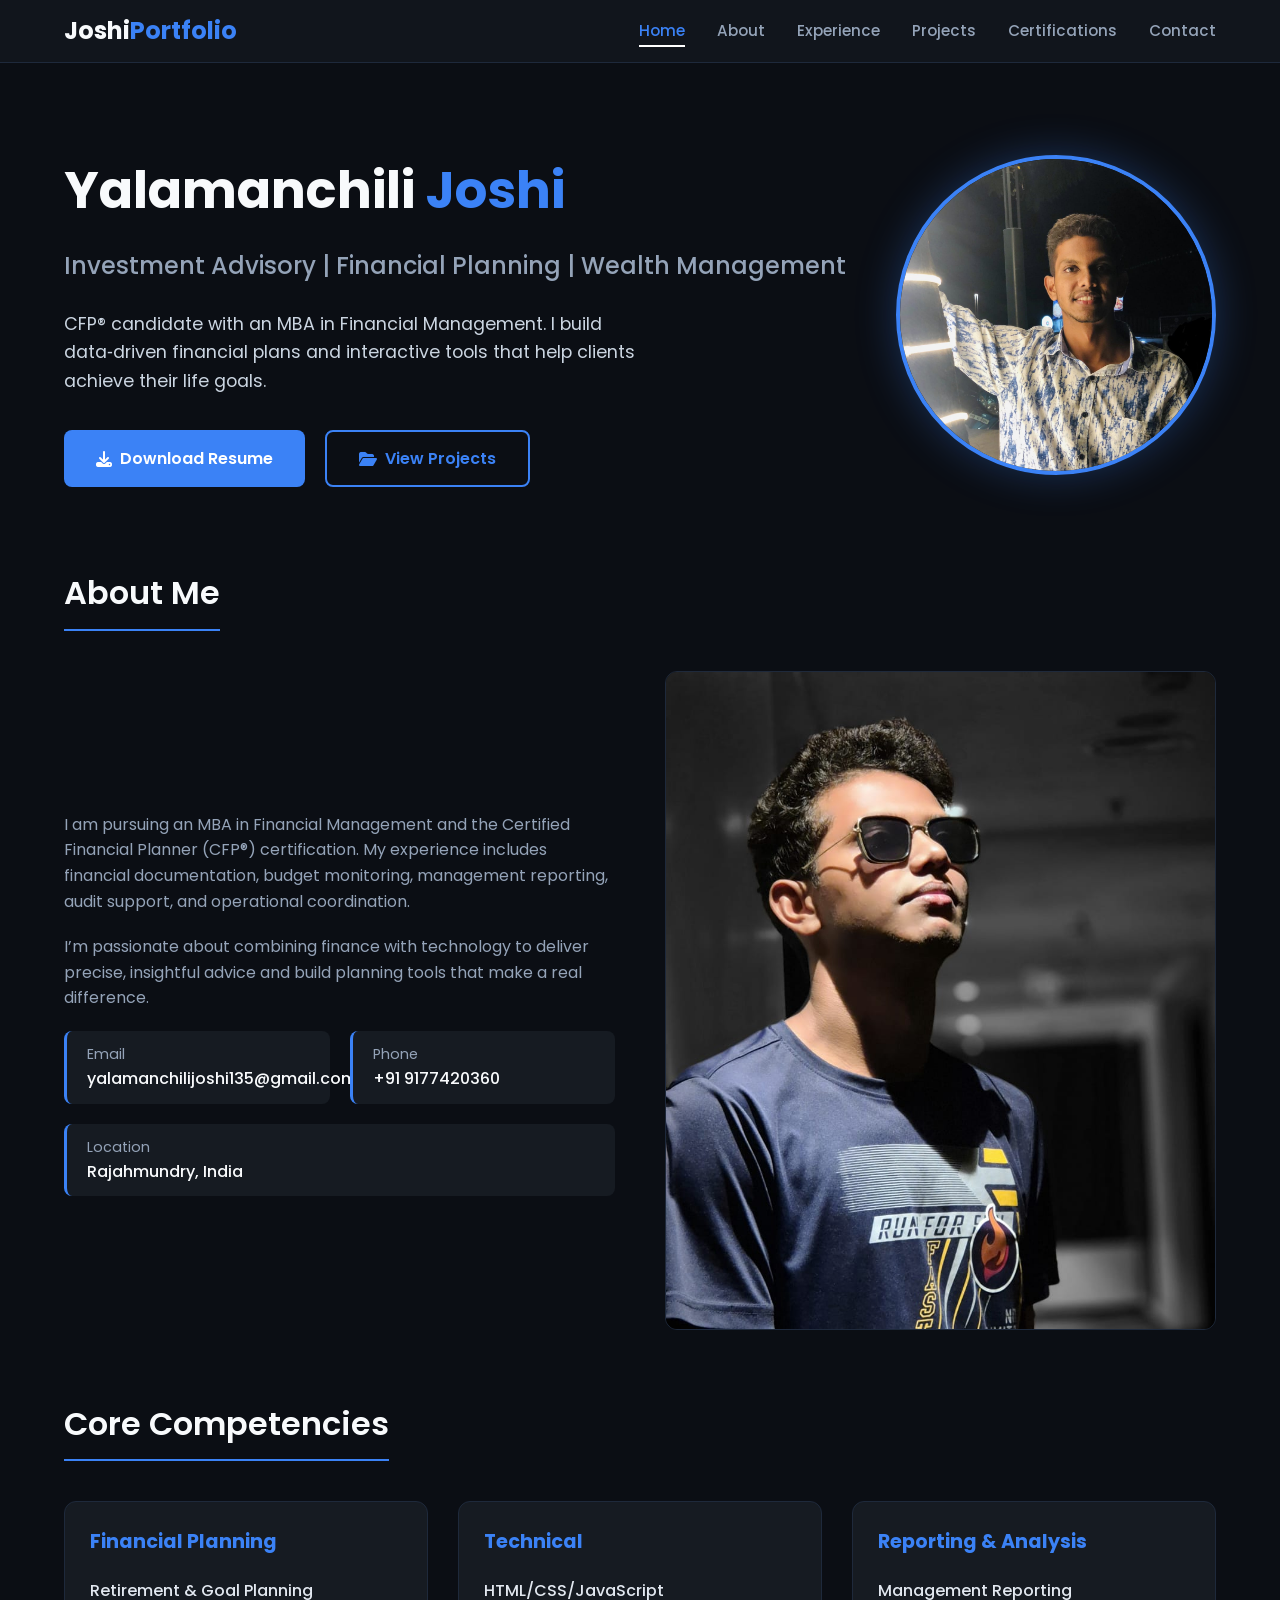
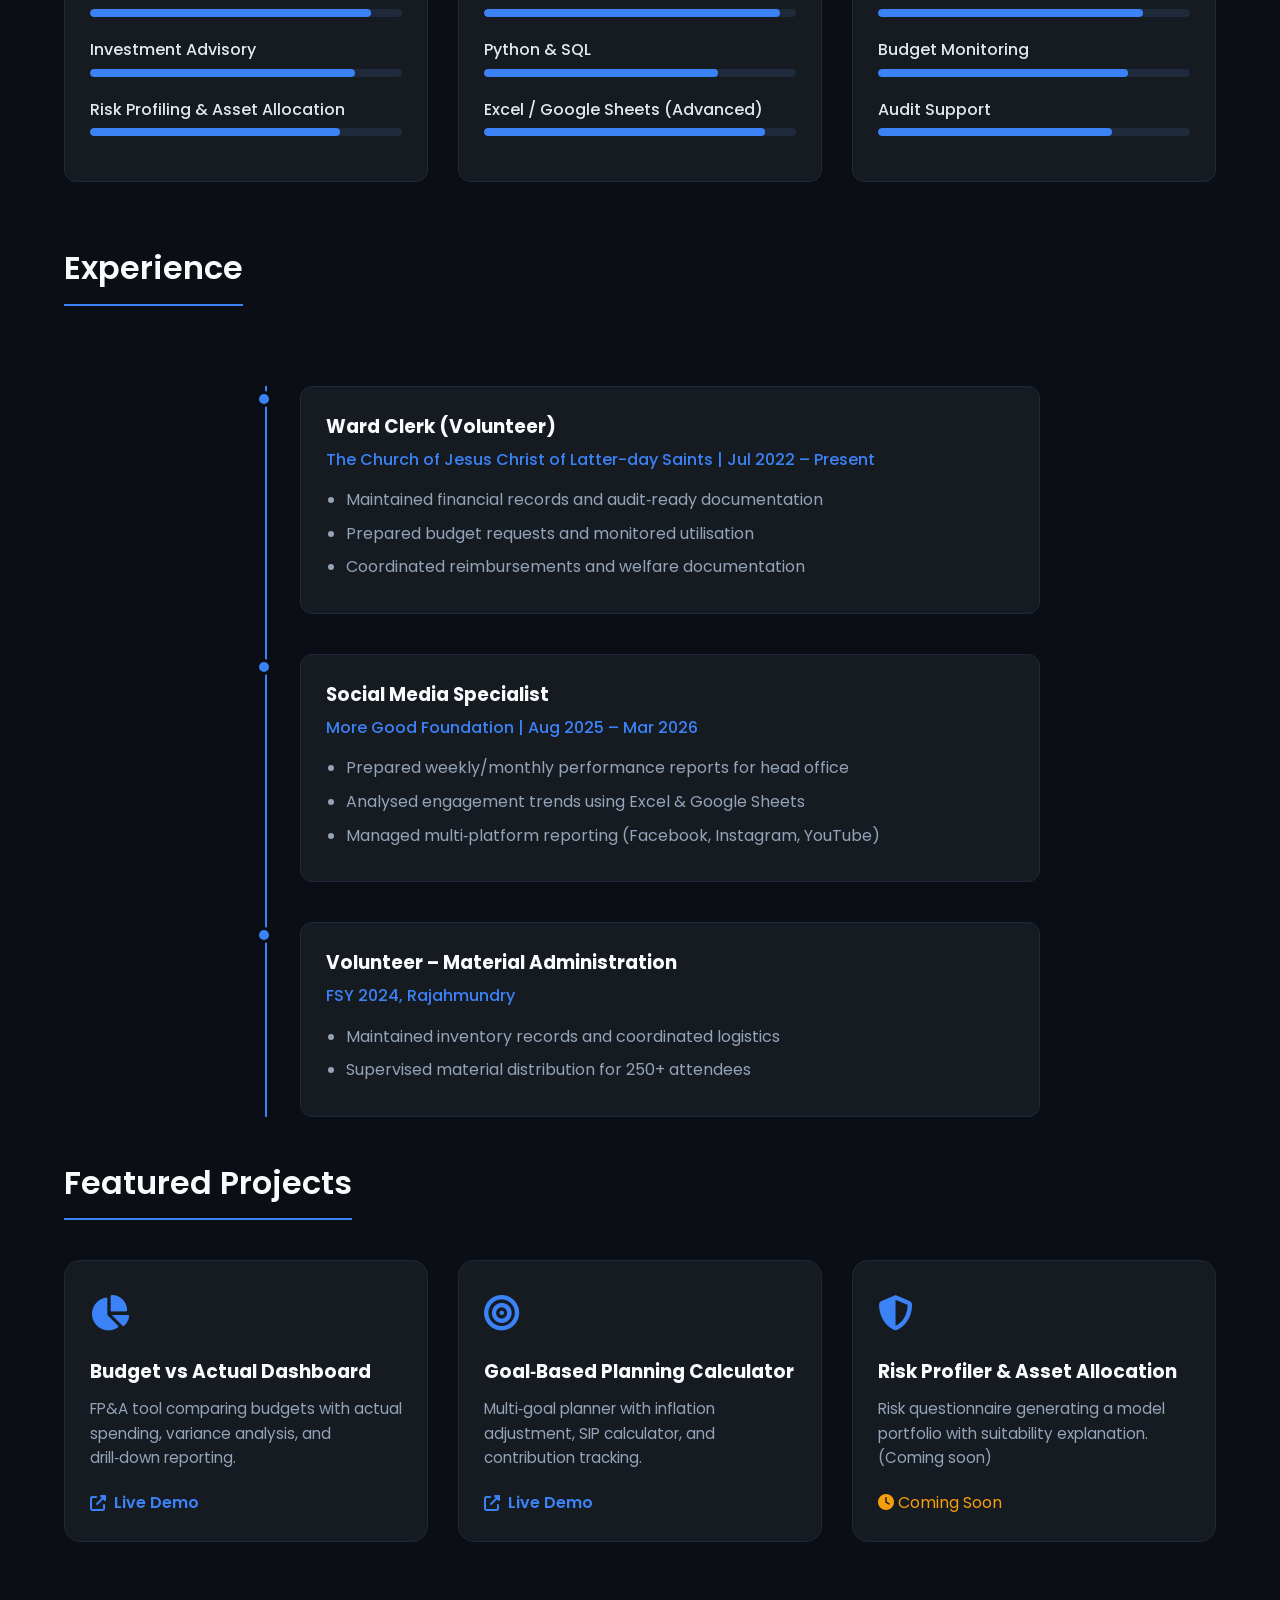
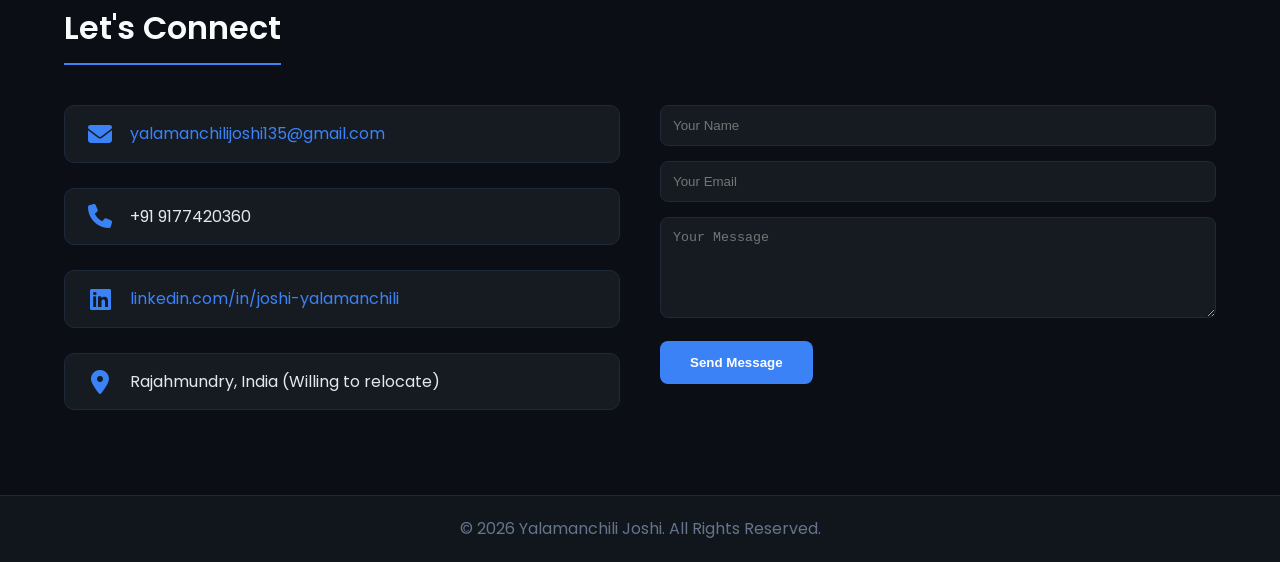
==== commit 82c53eda: "Update index.html" ====
--- a/index.html
+++ b/index.html
@@ -3,388 +3,597 @@
 <head>
     <meta charset="UTF-8">
     <meta name="viewport" content="width=device-width, initial-scale=1.0">
-    <title>Yalamanchili Joshi | Finance Professional</title>
-
-    <!-- Google Fonts -->
+    <title>Yalamanchili Joshi | Investment Advisory & Finance Portfolio</title>
     <link rel="preconnect" href="https://fonts.googleapis.com">
     <link rel="preconnect" href="https://fonts.gstatic.com" crossorigin>
     <link href="https://fonts.googleapis.com/css2?family=Poppins:wght@300;400;500;600;700&display=swap" rel="stylesheet">
-
-    <!-- Font Awesome -->
     <link rel="stylesheet" href="https://cdnjs.cloudflare.com/ajax/libs/font-awesome/6.5.2/css/all.min.css">
-
-    <!-- Main Stylesheet (contains all component styles) -->
-    <link rel="stylesheet" href="css/style.css">
+    <style>
+        * { margin:0; padding:0; box-sizing:border-box; }
+        body {
+            font-family: 'Poppins', sans-serif;
+            background: #0B0E14;
+            color: #E2E8F0;
+            line-height: 1.6;
+            padding-top: 70px;   /* fixed header offset */
+        }
+
+        /* FIXED HEADER */
+        header {
+            position: fixed;
+            top: 0; left: 0; width: 100%;
+            background: #11151C;
+            border-bottom: 1px solid #1E293B;
+            z-index: 1000;
+            padding: 12px 0;
+        }
+        .header-inner {
+            width: 90%;
+            max-width: 1200px;
+            margin: auto;
+            display: flex;
+            justify-content: space-between;
+            align-items: center;
+        }
+        .logo {
+            font-size: 1.5rem;
+            font-weight: 700;
+            color: #F8FAFC;
+            text-decoration: none;
+        }
+        .logo span { color: #3B82F6; }
+        nav a {
+            color: #94A3B8;
+            text-decoration: none;
+            margin-left: 28px;
+            font-weight: 500;
+            font-size: 0.95rem;
+            position: relative;
+            padding-bottom: 4px;
+            transition: color 0.3s;
+        }
+        nav a::after {
+            content: '';
+            position: absolute;
+            left: 0; bottom: -2px;
+            width: 0; height: 2px;
+            background: #FFFFFF;
+            transition: width 0.3s ease;
+        }
+        nav a:hover { color: #FFFFFF; }
+        nav a:hover::after { width: 100%; }
+        nav a.active { color: #3B82F6; }
+        nav a.active::after {
+            width: 100%;
+            background: #FFFFFF;
+        }
+
+        /* General container */
+        .container {
+            width: 90%;
+            max-width: 1200px;
+            margin: auto;
+        }
+
+        /* HERO SECTION */
+        .hero {
+            display: flex;
+            align-items: center;
+            justify-content: space-between;
+            flex-wrap: wrap;
+            padding: 80px 0;
+            gap: 50px;
+        }
+        .hero-content h1 {
+            font-size: 3.2rem;
+            font-weight: 700;
+            color: #F8FAFC;
+            margin-bottom: 15px;
+        }
+        .hero-content h1 span { color: #3B82F6; }
+        .hero-content h2 {
+            font-size: 1.5rem;
+            font-weight: 500;
+            color: #94A3B8;
+            margin-bottom: 25px;
+        }
+        .hero-content p {
+            color: #CBD5E1;
+            font-size: 1.1rem;
+            margin-bottom: 35px;
+            max-width: 600px;
+        }
+        .hero-buttons {
+            display: flex;
+            gap: 20px;
+            flex-wrap: wrap;
+        }
+        .btn-primary {
+            background: #3B82F6;
+            color: #fff;
+            padding: 14px 32px;
+            border-radius: 8px;
+            font-weight: 600;
+            text-decoration: none;
+            transition: 0.3s;
+            display: inline-flex;
+            align-items: center;
+            gap: 8px;
+        }
+        .btn-primary:hover {
+            background: #2563EB;
+            transform: translateY(-2px);
+        }
+        .btn-outline {
+            border: 2px solid #3B82F6;
+            color: #3B82F6;
+            padding: 14px 32px;
+            border-radius: 8px;
+            font-weight: 600;
+            text-decoration: none;
+            transition: 0.3s;
+            display: inline-flex;
+            align-items: center;
+            gap: 8px;
+        }
+        .btn-outline:hover {
+            background: #3B82F6;
+            color: #fff;
+        }
+        .hero-image img {
+            width: 320px;
+            height: 320px;
+            object-fit: cover;
+            border-radius: 50%;
+            border: 4px solid #3B82F6;
+            box-shadow: 0 0 40px rgba(59,130,246,0.3);
+        }
+
+        /* Section titles */
+        .section-title {
+            font-size: 2rem;
+            font-weight: 600;
+            color: #F8FAFC;
+            margin-bottom: 40px;
+            padding-bottom: 10px;
+            border-bottom: 2px solid #3B82F6;
+            display: inline-block;
+        }
+
+        /* ABOUT */
+        .about-grid {
+            display: grid;
+            grid-template-columns: 1fr 1fr;
+            gap: 50px;
+            align-items: center;
+            margin-bottom: 60px;
+        }
+        .about-text p {
+            color: #94A3B8;
+            margin-bottom: 20px;
+            font-size: 1rem;
+        }
+        .about-details {
+            display: flex;
+            flex-wrap: wrap;
+            gap: 20px;
+            margin-top: 20px;
+        }
+        .detail-item {
+            background: #161B22;
+            padding: 12px 20px;
+            border-radius: 8px;
+            border-left: 3px solid #3B82F6;
+            flex: 1;
+            min-width: 200px;
+        }
+        .detail-label { color: #94A3B8; font-size: 0.9rem; }
+        .detail-value { color: #F8FAFC; font-weight: 500; }
+
+        /* SKILLS */
+        .skills-grid {
+            display: grid;
+            grid-template-columns: repeat(auto-fit, minmax(250px, 1fr));
+            gap: 30px;
+            margin-bottom: 60px;
+        }
+        .skill-category {
+            background: #161B22;
+            padding: 25px;
+            border-radius: 12px;
+            border: 1px solid #1E293B;
+        }
+        .skill-category h3 {
+            color: #3B82F6;
+            margin-bottom: 20px;
+            font-size: 1.2rem;
+        }
+        .skill-item {
+            margin-bottom: 20px;
+        }
+        .skill-name {
+            display: block;
+            margin-bottom: 6px;
+            font-weight: 500;
+        }
+        .skill-bar {
+            height: 8px;
+            background: #1E293B;
+            border-radius: 10px;
+            overflow: hidden;
+        }
+        .skill-fill {
+            height: 100%;
+            border-radius: 10px;
+            background: #3B82F6;
+            width: 0;
+            transition: width 1.5s ease;
+        }
+
+        /* EXPERIENCE (timeline) */
+        .timeline {
+            position: relative;
+            max-width: 800px;
+            margin: 40px auto;
+        }
+        .timeline::before {
+            content: '';
+            position: absolute;
+            left: 25px;
+            top: 0;
+            width: 2px;
+            height: 100%;
+            background: #3B82F6;
+        }
+        .timeline-item {
+            position: relative;
+            margin-bottom: 40px;
+            padding-left: 60px;
+        }
+        .timeline-dot {
+            position: absolute;
+            left: 16px;
+            top: 5px;
+            width: 16px;
+            height: 16px;
+            background: #3B82F6;
+            border-radius: 50%;
+            border: 3px solid #0B0E14;
+            z-index: 1;
+        }
+        .timeline-content {
+            background: #161B22;
+            padding: 25px;
+            border-radius: 12px;
+            border: 1px solid #1E293B;
+        }
+        .timeline-content h3 { color: #F8FAFC; margin-bottom: 5px; }
+        .timeline-content h4 { color: #3B82F6; font-weight: 500; margin-bottom: 15px; }
+        .timeline-content ul {
+            padding-left: 20px;
+            color: #94A3B8;
+            list-style-type: disc;
+        }
+        .timeline-content li { margin-bottom: 8px; }
+
+        /* PROJECTS */
+        .projects-grid {
+            display: grid;
+            grid-template-columns: repeat(auto-fit, minmax(280px, 1fr));
+            gap: 30px;
+            margin-bottom: 60px;
+        }
+        .project-card {
+            background: #161B22;
+            border-radius: 16px;
+            padding: 25px;
+            border: 1px solid #1E293B;
+            transition: 0.3s;
+            display: flex;
+            flex-direction: column;
+        }
+        .project-card:hover {
+            border-color: #3B82F6;
+            transform: translateY(-5px);
+            box-shadow: 0 20px 40px rgba(59,130,246,0.1);
+        }
+        .project-card .card-icon {
+            font-size: 2.2rem;
+            color: #3B82F6;
+            margin-bottom: 15px;
+        }
+        .project-card h3 {
+            color: #F8FAFC;
+            margin-bottom: 10px;
+        }
+        .project-card p {
+            color: #94A3B8;
+            font-size: 0.95rem;
+            flex-grow: 1;
+            margin-bottom: 20px;
+        }
+        .card-link {
+            color: #3B82F6;
+            font-weight: 600;
+            text-decoration: none;
+            display: inline-flex;
+            align-items: center;
+            gap: 8px;
+        }
+        .card-link:hover { color: #60A5FA; }
+
+        /* CONTACT */
+        .contact-grid {
+            display: grid;
+            grid-template-columns: 1fr 1fr;
+            gap: 40px;
+            margin-bottom: 60px;
+        }
+        .contact-item {
+            display: flex;
+            align-items: center;
+            gap: 15px;
+            margin-bottom: 25px;
+            background: #161B22;
+            padding: 15px 20px;
+            border-radius: 10px;
+            border: 1px solid #1E293B;
+        }
+        .contact-item i {
+            font-size: 1.5rem;
+            color: #3B82F6;
+            width: 30px;
+            text-align: center;
+        }
+        .contact-item span { color: #E2E8F0; }
+        .contact-item a { color: #3B82F6; text-decoration: none; }
+        .contact-form input, .contact-form textarea {
+            width: 100%;
+            background: #161B22;
+            border: 1px solid #1E293B;
+            padding: 12px;
+            border-radius: 8px;
+            color: #E2E8F0;
+            margin-bottom: 15px;
+        }
+        .contact-form button {
+            background: #3B82F6;
+            color: #fff;
+            border: none;
+            padding: 14px 30px;
+            border-radius: 8px;
+            font-weight: 600;
+            cursor: pointer;
+        }
+
+        /* FOOTER */
+        footer {
+            background: #11151C;
+            border-top: 1px solid #1E293B;
+            text-align: center;
+            padding: 20px 0;
+            color: #64748B;
+        }
+
+        /* RESPONSIVE */
+        @media (max-width: 768px) {
+            .hero { flex-direction: column-reverse; text-align: center; }
+            .hero-image img { width: 250px; height: 250px; }
+            .about-grid { grid-template-columns: 1fr; }
+            .contact-grid { grid-template-columns: 1fr; }
+            .header-inner { flex-direction: column; gap: 10px; }
+            body { padding-top: 90px; }
+        }
+    </style>
 </head>
 <body>
-
-    <!-- ========== LOADER ========== -->
-    <div class="loader"></div>
-
-    <!-- ========== SCROLL PROGRESS ========== -->
-    <div class="scroll-progress"></div>
-
-    <!-- ========== HEADER ========== -->
-    <header class="header">
-        <div class="container">
-            <a class="logo" href="#">Joshi Portfolio</a>
+    <!-- Fixed Header -->
+    <header>
+        <div class="header-inner">
+            <a href="index.html" class="logo">Joshi<span>Portfolio</span></a>
             <nav>
-                <ul class="nav-links">
-                    <li><a href="index.html" class="active-link">Home</a></li>
-                    <li><a href="about.html">About</a></li>
-                    <li><a href="experience.html">Experience</a></li>
-                    <li><a href="projects.html">Projects</a></li>
-                    <li><a href="certifications.html">Certifications</a></li>
-                    <li><a href="contact.html">Contact</a></li>
-                </ul>
-                <div class="hamburger">
-                    <div class="line"></div>
-                    <div class="line"></div>
-                    <div class="line"></div>
-                </div>
+                <a href="index.html" class="active">Home</a>
+                <a href="about.html">About</a>
+                <a href="experience.html">Experience</a>
+                <a href="projects.html">Projects</a>
+                <a href="certifications.html">Certifications</a>
+                <a href="contact.html">Contact</a>
             </nav>
-            <a class="resume-btn btn" href="assets/resume/Resume.pdf" download>Download Resume</a>
         </div>
     </header>
 
-    <!-- ========== HERO SECTION ========== -->
-    <section class="hero">
-        <div class="container hero-grid">
+    <main class="container">
+        <!-- HERO -->
+        <section class="hero">
             <div class="hero-content">
-                <div class="greeting">Good Morning</div>
-                <p class="tag">MBA (Financial Management) • CFP® Candidate</p>
-                <h1>Yalamanchili Joshi</h1>
-                <h2>Finance Operations • Financial Planning • Management Reporting • Wealth Management</h2>
-                <p>Building a career in Financial Planning, Finance Operations, Banking, Management Reporting and Business Analysis by combining finance knowledge with strong analytical and technical skills.</p>
+                <h1>Yalamanchili <span>Joshi</span></h1>
+                <h2>Investment Advisory | Financial Planning | Wealth Management</h2>
+                <p>CFP® candidate with an MBA in Financial Management. I build data‑driven financial plans and interactive tools that help clients achieve their life goals.</p>
                 <div class="hero-buttons">
-                    <a href="#projects" class="btn btn-primary">View Portfolio</a>
-                    <a href="assets/resume/Resume.pdf" download class="btn btn-secondary">Download Resume</a>
+                    <a href="https://raw.githubusercontent.com/yjoshi7/yjoshi7.github.io/main/Yalamanchili_Joshi_InvestmentAdvisor_KyteMoney_Resume.docx" class="btn-primary" download>
+                        <i class="fas fa-download"></i> Download Resume
+                    </a>
+                    <a href="projects.html" class="btn-outline">
+                        <i class="fas fa-folder-open"></i> View Projects
+                    </a>
                 </div>
             </div>
             <div class="hero-image">
                 <img src="assets/images/profile.jpeg" alt="Yalamanchili Joshi">
-                <div class="image-border"></div>
-            </div>
-        </div>
-    </section>
-
-    <!-- ========== ABOUT SECTION ========== -->
-    <section id="about">
-        <div class="container">
+            </div>
+        </section>
+
+        <!-- ABOUT -->
+        <section>
             <h2 class="section-title">About Me</h2>
             <div class="about-grid">
-                <div class="about-image">
-                    <img src="assets/images/about.jpeg" alt="About Joshi">
-                </div>
-                <div class="about-content">
-                    <p>I am pursuing an MBA in Financial Management and the Certified Financial Planner (CFP®) certification. My experience includes financial documentation, budget monitoring support, management reporting, audit support, and operational coordination.</p>
-                    <p>I’m passionate about using data and technology to drive better financial decisions and deliver accurate, insightful reports.</p>
+                <div class="about-text">
+                    <p>I am pursuing an MBA in Financial Management and the Certified Financial Planner (CFP®) certification. My experience includes financial documentation, budget monitoring, management reporting, audit support, and operational coordination.</p>
+                    <p>I’m passionate about combining finance with technology to deliver precise, insightful advice and build planning tools that make a real difference.</p>
                     <div class="about-details">
-                        <div class="detail-item"><span class="detail-label">Email:</span> <span class="detail-value copy-email" title="Click to copy">yalamanchilijoshi135@gmail.com</span></div>
-                        <div class="detail-item"><span class="detail-label">Phone:</span> <span class="detail-value copy-phone" title="Click to copy">+91 9177420360</span></div>
-                        <div class="detail-item"><span class="detail-label">Location:</span> <span class="detail-value">Rajahmundry, India (Willing to Relocate)</span></div>
-                    </div>
-                </div>
-            </div>
-        </div>
-    </section>
-
-    <!-- ========== SKILLS SECTION ========== -->
-    <section id="skills">
-        <div class="container">
-            <h2 class="section-title">Core Skills</h2>
-            <div class="grid grid-3">
-                <!-- Finance Skills -->
-                <div class="card">
-                    <h3>Finance</h3>
-                    <div class="skill-item">
-                        <span class="skill-name">Financial Documentation</span>
-                        <div class="skill-bar"><div class="progress-fill" data-width="90"></div></div>
-                    </div>
-                    <div class="skill-item">
-                        <span class="skill-name">Management Reporting</span>
-                        <div class="skill-bar"><div class="progress-fill" data-width="85"></div></div>
-                    </div>
-                    <div class="skill-item">
-                        <span class="skill-name">Budget Monitoring</span>
-                        <div class="skill-bar"><div class="progress-fill" data-width="80"></div></div>
-                    </div>
-                    <div class="skill-item">
-                        <span class="skill-name">Audit Support</span>
-                        <div class="skill-bar"><div class="progress-fill" data-width="75"></div></div>
-                    </div>
-                </div>
-                <!-- Excel Skills -->
-                <div class="card">
-                    <h3>Advanced Excel</h3>
-                    <div class="skill-item">
-                        <span class="skill-name">Pivot Tables</span>
-                        <div class="skill-bar"><div class="progress-fill" data-width="90"></div></div>
-                    </div>
-                    <div class="skill-item">
-                        <span class="skill-name">XLOOKUP / INDEX-MATCH</span>
-                        <div class="skill-bar"><div class="progress-fill" data-width="85"></div></div>
-                    </div>
-                    <div class="skill-item">
-                        <span class="skill-name">Power Query</span>
-                        <div class="skill-bar"><div class="progress-fill" data-width="75"></div></div>
-                    </div>
-                    <div class="skill-item">
-                        <span class="skill-name">Dashboard Design</span>
-                        <div class="skill-bar"><div class="progress-fill" data-width="80"></div></div>
-                    </div>
-                </div>
-                <!-- Technical Skills -->
-                <div class="card">
+                        <div class="detail-item">
+                            <div class="detail-label">Email</div>
+                            <div class="detail-value">yalamanchilijoshi135@gmail.com</div>
+                        </div>
+                        <div class="detail-item">
+                            <div class="detail-label">Phone</div>
+                            <div class="detail-value">+91 9177420360</div>
+                        </div>
+                        <div class="detail-item">
+                            <div class="detail-label">Location</div>
+                            <div class="detail-value">Rajahmundry, India</div>
+                        </div>
+                    </div>
+                </div>
+                <div>
+                    <img src="assets/images/about.jpeg" alt="About Joshi" style="width:100%; border-radius:12px; border:1px solid #1E293B;">
+                </div>
+            </div>
+        </section>
+
+        <!-- SKILLS -->
+        <section>
+            <h2 class="section-title">Core Competencies</h2>
+            <div class="skills-grid">
+                <div class="skill-category">
+                    <h3>Financial Planning</h3>
+                    <div class="skill-item"><span class="skill-name">Retirement & Goal Planning</span><div class="skill-bar"><div class="skill-fill" data-width="90"></div></div></div>
+                    <div class="skill-item"><span class="skill-name">Investment Advisory</span><div class="skill-bar"><div class="skill-fill" data-width="85"></div></div></div>
+                    <div class="skill-item"><span class="skill-name">Risk Profiling & Asset Allocation</span><div class="skill-bar"><div class="skill-fill" data-width="80"></div></div></div>
+                </div>
+                <div class="skill-category">
                     <h3>Technical</h3>
-                    <div class="skill-item">
-                        <span class="skill-name">Python</span>
-                        <div class="skill-bar"><div class="progress-fill" data-width="80"></div></div>
-                    </div>
-                    <div class="skill-item">
-                        <span class="skill-name">SQL</span>
-                        <div class="skill-bar"><div class="progress-fill" data-width="70"></div></div>
-                    </div>
-                    <div class="skill-item">
-                        <span class="skill-name">HTML / CSS</span>
-                        <div class="skill-bar"><div class="progress-fill" data-width="90"></div></div>
-                    </div>
-                    <div class="skill-item">
-                        <span class="skill-name">JavaScript</span>
-                        <div class="skill-bar"><div class="progress-fill" data-width="65"></div></div>
-                    </div>
-                </div>
-            </div>
-        </div>
-    </section>
-
-    <!-- ========== EXPERIENCE TIMELINE ========== -->
-    <section id="experience">
-        <div class="container">
-            <h2 class="section-title">Experience Timeline</h2>
+                    <div class="skill-item"><span class="skill-name">HTML/CSS/JavaScript</span><div class="skill-bar"><div class="skill-fill" data-width="95"></div></div></div>
+                    <div class="skill-item"><span class="skill-name">Python & SQL</span><div class="skill-bar"><div class="skill-fill" data-width="75"></div></div></div>
+                    <div class="skill-item"><span class="skill-name">Excel / Google Sheets (Advanced)</span><div class="skill-bar"><div class="skill-fill" data-width="90"></div></div></div>
+                </div>
+                <div class="skill-category">
+                    <h3>Reporting & Analysis</h3>
+                    <div class="skill-item"><span class="skill-name">Management Reporting</span><div class="skill-bar"><div class="skill-fill" data-width="85"></div></div></div>
+                    <div class="skill-item"><span class="skill-name">Budget Monitoring</span><div class="skill-bar"><div class="skill-fill" data-width="80"></div></div></div>
+                    <div class="skill-item"><span class="skill-name">Audit Support</span><div class="skill-bar"><div class="skill-fill" data-width="75"></div></div></div>
+                </div>
+            </div>
+        </section>
+
+        <!-- EXPERIENCE -->
+        <section>
+            <h2 class="section-title">Experience</h2>
             <div class="timeline">
-                <!-- Item 1 (odd) -->
                 <div class="timeline-item">
-                    <div class="timeline-date">Jul 2022 - Present</div>
+                    <div class="timeline-dot"></div>
                     <div class="timeline-content">
                         <h3>Ward Clerk (Volunteer)</h3>
-                        <h4>The Church of Jesus Christ of Latter-day Saints</h4>
+                        <h4>The Church of Jesus Christ of Latter-day Saints | Jul 2022 – Present</h4>
                         <ul>
-                            <li>Prepared welfare documentation & budget requests</li>
-                            <li>Maintained audit‑ready financial records</li>
-                            <li>Coordinated reimbursement processes</li>
+                            <li>Maintained financial records and audit‑ready documentation</li>
+                            <li>Prepared budget requests and monitored utilisation</li>
+                            <li>Coordinated reimbursements and welfare documentation</li>
                         </ul>
-                        <div class="tags">
-                            <span class="tag">Finance Operations</span>
-                            <span class="tag">Budget Monitoring</span>
-                            <span class="tag">Audit Support</span>
-                        </div>
-                    </div>
-                </div>
-                <!-- Item 2 (even) -->
+                    </div>
+                </div>
                 <div class="timeline-item">
-                    <div class="timeline-date">Aug 2025 - Mar 2026</div>
+                    <div class="timeline-dot"></div>
                     <div class="timeline-content">
                         <h3>Social Media Specialist</h3>
-                        <h4>More Good Foundation</h4>
+                        <h4>More Good Foundation | Aug 2025 – Mar 2026</h4>
                         <ul>
-                            <li>Prepared weekly/monthly performance reports</li>
-                            <li>Analyzed engagement data with Excel & Google Sheets</li>
-                            <li>Managed reporting across multiple platforms</li>
+                            <li>Prepared weekly/monthly performance reports for head office</li>
+                            <li>Analysed engagement trends using Excel & Google Sheets</li>
+                            <li>Managed multi‑platform reporting (Facebook, Instagram, YouTube)</li>
                         </ul>
-                        <div class="tags">
-                            <span class="tag">Management Reporting</span>
-                            <span class="tag">Excel</span>
-                            <span class="tag">Analysis</span>
-                        </div>
-                    </div>
-                </div>
-                <!-- Item 3 (odd) -->
+                    </div>
+                </div>
                 <div class="timeline-item">
-                    <div class="timeline-date">2024</div>
+                    <div class="timeline-dot"></div>
                     <div class="timeline-content">
                         <h3>Volunteer – Material Administration</h3>
-                        <h4>FSY 2024</h4>
+                        <h4>FSY 2024, Rajahmundry</h4>
                         <ul>
-                            <li>Inventory records & logistics coordination</li>
+                            <li>Maintained inventory records and coordinated logistics</li>
                             <li>Supervised material distribution for 250+ attendees</li>
                         </ul>
                     </div>
                 </div>
-                <!-- Item 4 (even) -->
-                <div class="timeline-item">
-                    <div class="timeline-date">2023 - 2024</div>
-                    <div class="timeline-content">
-                        <h3>Tuition Teacher (Part-time)</h3>
-                        <ul>
-                            <li>Personalized tutoring for school students</li>
-                            <li>Tracked progress and improved academic performance</li>
-                        </ul>
-                    </div>
-                </div>
-            </div>
-            <div style="text-align:center; margin-top:40px;">
-                <a href="experience.html" class="btn btn-secondary">View Full Experience</a>
-            </div>
-        </div>
-    </section>
-
-    <!-- ========== STATS COUNTERS ========== -->
-    <section class="stats-section" style="background: linear-gradient(135deg, #0F172A, #2563EB); padding: 80px 0;">
+            </div>
+        </section>
+
+        <!-- PROJECTS -->
+        <section>
+            <h2 class="section-title">Featured Projects</h2>
+            <div class="projects-grid">
+                <div class="project-card">
+                    <div class="card-icon"><i class="fas fa-chart-pie"></i></div>
+                    <h3>Budget vs Actual Dashboard</h3>
+                    <p>FP&A tool comparing budgets with actual spending, variance analysis, and drill‑down reporting.</p>
+                    <a href="https://yjoshi7.github.io/budget-actual-dashboard/" class="card-link" target="_blank"><i class="fas fa-external-link-alt"></i> Live Demo</a>
+                </div>
+                <div class="project-card">
+                    <div class="card-icon"><i class="fas fa-bullseye"></i></div>
+                    <h3>Goal‑Based Planning Calculator</h3>
+                    <p>Multi‑goal planner with inflation adjustment, SIP calculator, and contribution tracking.</p>
+                    <a href="https://yjoshi7.github.io/Goal-Based-Planning-Calculator/" class="card-link" target="_blank"><i class="fas fa-external-link-alt"></i> Live Demo</a>
+                </div>
+                <div class="project-card">
+                    <div class="card-icon"><i class="fas fa-shield-alt"></i></div>
+                    <h3>Risk Profiler & Asset Allocation</h3>
+                    <p>Risk questionnaire generating a model portfolio with suitability explanation. (Coming soon)</p>
+                    <span style="color:#F59E0B;"><i class="fas fa-clock"></i> Coming Soon</span>
+                </div>
+            </div>
+        </section>
+
+        <!-- CONTACT -->
+        <section>
+            <h2 class="section-title">Let's Connect</h2>
+            <div class="contact-grid">
+                <div>
+                    <div class="contact-item">
+                        <i class="fas fa-envelope"></i>
+                        <span><a href="mailto:yalamanchilijoshi135@gmail.com">yalamanchilijoshi135@gmail.com</a></span>
+                    </div>
+                    <div class="contact-item">
+                        <i class="fas fa-phone"></i>
+                        <span>+91 9177420360</span>
+                    </div>
+                    <div class="contact-item">
+                        <i class="fab fa-linkedin"></i>
+                        <span><a href="https://www.linkedin.com/in/joshi-yalamanchili-052122237" target="_blank">linkedin.com/in/joshi-yalamanchili</a></span>
+                    </div>
+                    <div class="contact-item">
+                        <i class="fas fa-map-marker-alt"></i>
+                        <span>Rajahmundry, India (Willing to relocate)</span>
+                    </div>
+                </div>
+                <div class="contact-form">
+                    <form onsubmit="event.preventDefault(); alert('Thank you! This form is a placeholder.');">
+                        <input type="text" placeholder="Your Name" required>
+                        <input type="email" placeholder="Your Email" required>
+                        <textarea rows="5" placeholder="Your Message"></textarea>
+                        <button type="submit">Send Message</button>
+                    </form>
+                </div>
+            </div>
+        </section>
+    </main>
+
+    <footer>
         <div class="container">
-            <div class="stats">
-                <div class="stat-card">
-                    <h2 data-count="3">0</h2>
-                    <p>Years Experience</p>
-                </div>
-                <div class="stat-card">
-                    <h2 data-count="50">0</h2>
-                    <p>Monthly Transactions</p>
-                </div>
-                <div class="stat-card">
-                    <h2 data-count="15">0</h2>
-                    <p>Reports Delivered</p>
-                </div>
-                <div class="stat-card">
-                    <h2 data-count="100">0</h2>
-                    <p>Excel Efficiency (%)</p>
-                </div>
-            </div>
-        </div>
-    </section>
-
-    <!-- ========== PROJECTS SECTION ========== -->
-    <section id="projects">
-        <div class="container">
-            <h2 class="section-title">Projects</h2>
-            <!-- Filter Buttons -->
-            <div style="text-align:center; margin-bottom:40px;">
-                <button class="btn btn-primary filter-btn active" data-filter="all" style="margin:5px;">All</button>
-                <button class="btn btn-secondary filter-btn" data-filter="finance" style="margin:5px;">Finance</button>
-                <button class="btn btn-secondary filter-btn" data-filter="tech" style="margin:5px;">Technical</button>
-            </div>
-            <div class="projects-grid">
-                <!-- Finance Projects -->
-                <div class="project-card" data-category="finance">
-                    <div class="project-image">
-                        <img src="assets/images/dashboard.jpg" alt="Executive Dashboard">
-                    </div>
-                    <div class="project-content">
-                        <h3>Executive KPI Dashboard</h3>
-                        <p>Power BI / Excel dashboard for tracking key financial metrics. (Coming Soon)</p>
-                        <div class="tech-stack">
-                            <span class="tech">Excel</span>
-                            <span class="tech">Power Query</span>
-                        </div>
-                    </div>
-                </div>
-                <div class="project-card" data-category="finance">
-                    <div class="project-image">
-                        <img src="assets/images/budget.jpg" alt="Budget vs Actual">
-                    </div>
-                    <div class="project-content">
-                        <h3>Budget vs Actual Dashboard</h3>
-                        <p>Interactive comparison of planned vs actual spending. (Coming Soon)</p>
-                        <div class="tech-stack">
-                            <span class="tech">Excel</span>
-                            <span class="tech">PivotTables</span>
-                        </div>
-                    </div>
-                </div>
-                <!-- Technical Projects -->
-                <div class="project-card" data-category="tech">
-                    <div class="project-image">
-                        <img src="assets/images/hmanagement.jpg" alt="Hospital Management System">
-                    </div>
-                    <div class="project-content">
-                        <h3>Hospital Management System</h3>
-                        <p>A comprehensive system built with HTML, CSS & JS to streamline hospital operations.</p>
-                        <div class="tech-stack">
-                            <span class="tech">HTML</span>
-                            <span class="tech">CSS</span>
-                            <span class="tech">JavaScript</span>
-                        </div>
-                        <a href="https://yjoshi7.github.io/hospital-management-system/" class="project-link" target="_blank">View Project</a>
-                    </div>
-                </div>
-                <div class="project-card" data-category="tech">
-                    <div class="project-image">
-                        <img src="assets/images/ielts.jpg" alt="IELTS Practice">
-                    </div>
-                    <div class="project-content">
-                        <h3>IELTS Practice Website</h3>
-                        <p>Digital platform to help learners practice for the IELTS exam.</p>
-                        <div class="tech-stack">
-                            <span class="tech">HTML</span>
-                            <span class="tech">CSS</span>
-                            <span class="tech">JS</span>
-                        </div>
-                        <a href="https://yjoshi7.github.io/IeltsRevolution/" class="project-link" target="_blank">View Project</a>
-                    </div>
-                </div>
-                <div class="project-card" data-category="tech">
-                    <div class="project-image">
-                        <img src="assets/images/ecommerce.jpg" alt="E-commerce">
-                    </div>
-                    <div class="project-content">
-                        <h3>E-commerce Website</h3>
-                        <p>College project with shopping cart, product catalog and login system.</p>
-                        <div class="tech-stack">
-                            <span class="tech">HTML</span>
-                            <span class="tech">CSS</span>
-                            <span class="tech">JS</span>
-                        </div>
-                        <a href="https://yjoshi7.github.io/e-commerce-website/" class="project-link" target="_blank">View Project</a>
-                    </div>
-                </div>
-                <!-- Project Search -->
-                <div style="text-align:center; margin-top:30px; grid-column: 1 / -1;">
-                    <input type="text" id="projectSearch" placeholder="Search projects..." style="max-width: 400px; width: 100%; padding: 15px; border-radius: 30px; border: 1px solid #ddd;">
-                </div>
-            </div>
-        </div>
-    </section>
-
-    <!-- ========== CONTACT / CTA ========== -->
-    <section id="contact" style="background: #F8FAFC;">
-        <div class="container text-center">
-            <h2 class="section-title">Let's Connect</h2>
-            <p style="max-width:600px; margin:0 auto 30px;">I’m open to roles in Finance Operations, Financial Planning, Banking, Wealth Management, and FP&A. Reach out and let’s discuss how I can contribute to your team.</p>
-            <div style="display: flex; justify-content: center; gap: 20px; flex-wrap: wrap;">
-                <a href="mailto:yalamanchilijoshi135@gmail.com" class="btn btn-primary"><i class="fas fa-envelope"></i> Email Me</a>
-                <a href="assets/resume/Resume.pdf" download class="btn btn-secondary"><i class="fas fa-download"></i> Download Resume</a>
-            </div>
-        </div>
-    </section>
-
-    <!-- ========== FOOTER ========== -->
-    <footer class="footer">
-        <div class="container">
-            <div class="footer-content">
-                <div class="footer-logo"><span>Yalamanchili Joshi</span></div>
-                <div class="footer-links">
-                    <a href="about.html">About</a>
-                    <a href="experience.html">Experience</a>
-                    <a href="projects.html">Projects</a>
-                    <a href="certifications.html">Certifications</a>
-                    <a href="contact.html">Contact</a>
-                </div>
-                <div class="social-links">
-                    <a href="https://www.linkedin.com/in/joshi-yalamanchili-052122237" target="_blank"><i class="fab fa-linkedin-in"></i></a>
-                    <a href="mailto:yalamanchilijoshi135@gmail.com"><i class="fas fa-envelope"></i></a>
-                    <a href="tel:+919177420360"><i class="fas fa-phone"></i></a>
-                </div>
-            </div>
-            <div class="copyright">
-                <p>&copy; <span id="year"></span> Yalamanchili Joshi. All Rights Reserved.</p>
-            </div>
+            <p>&copy; 2026 Yalamanchili Joshi. All Rights Reserved.</p>
         </div>
     </footer>
 
-    <!-- Toast notification -->
-    <div class="toast"></div>
-
-    <!-- Scripts -->
-    <script src="js/script.js"></script>
+    <!-- Animate skill bars on scroll -->
+    <script>
+        const observer = new IntersectionObserver((entries) => {
+            entries.forEach(entry => {
+                if (entry.isIntersecting) {
+                    const bar = entry.target;
+                    bar.style.width = bar.dataset.width + '%';
+                }
+            });
+        }, { threshold: 0.3 });
+        document.querySelectorAll('.skill-fill').forEach(bar => observer.observe(bar));
+    </script>
 </body>
-</html>+</html>
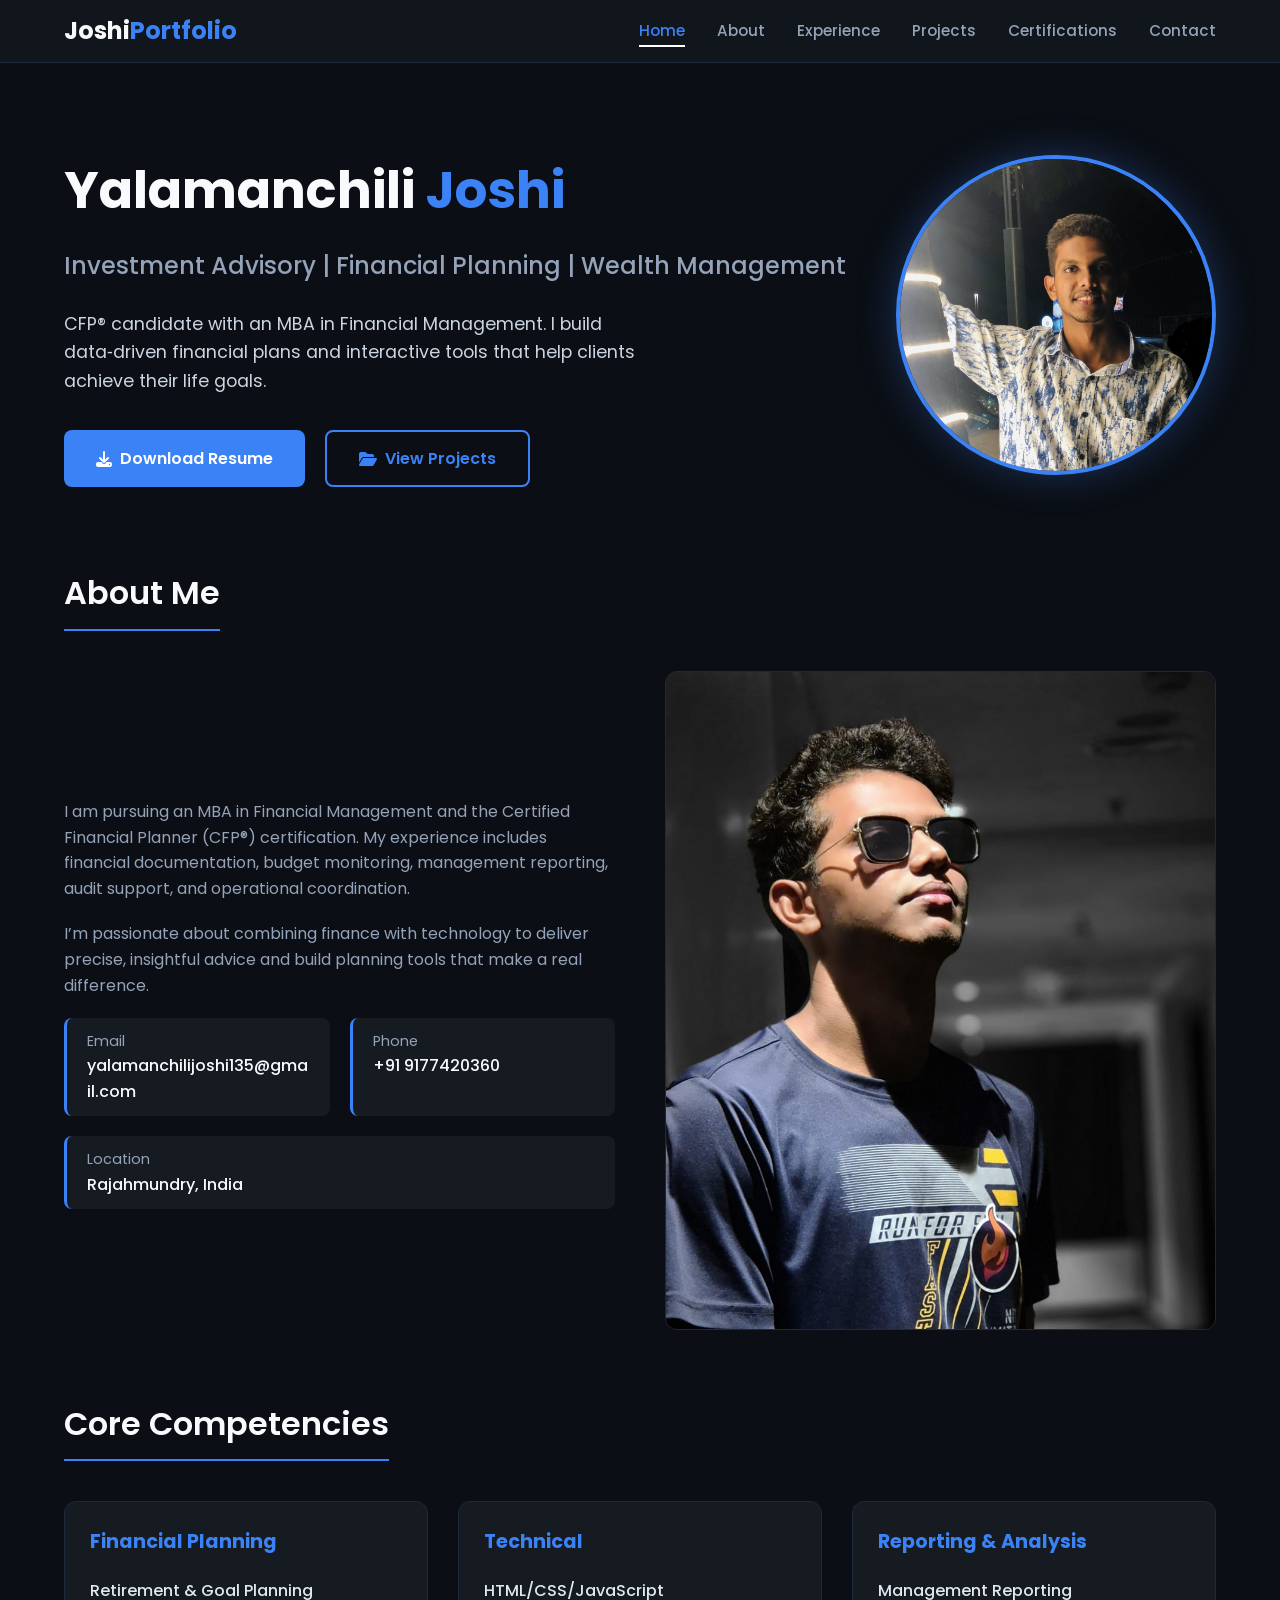
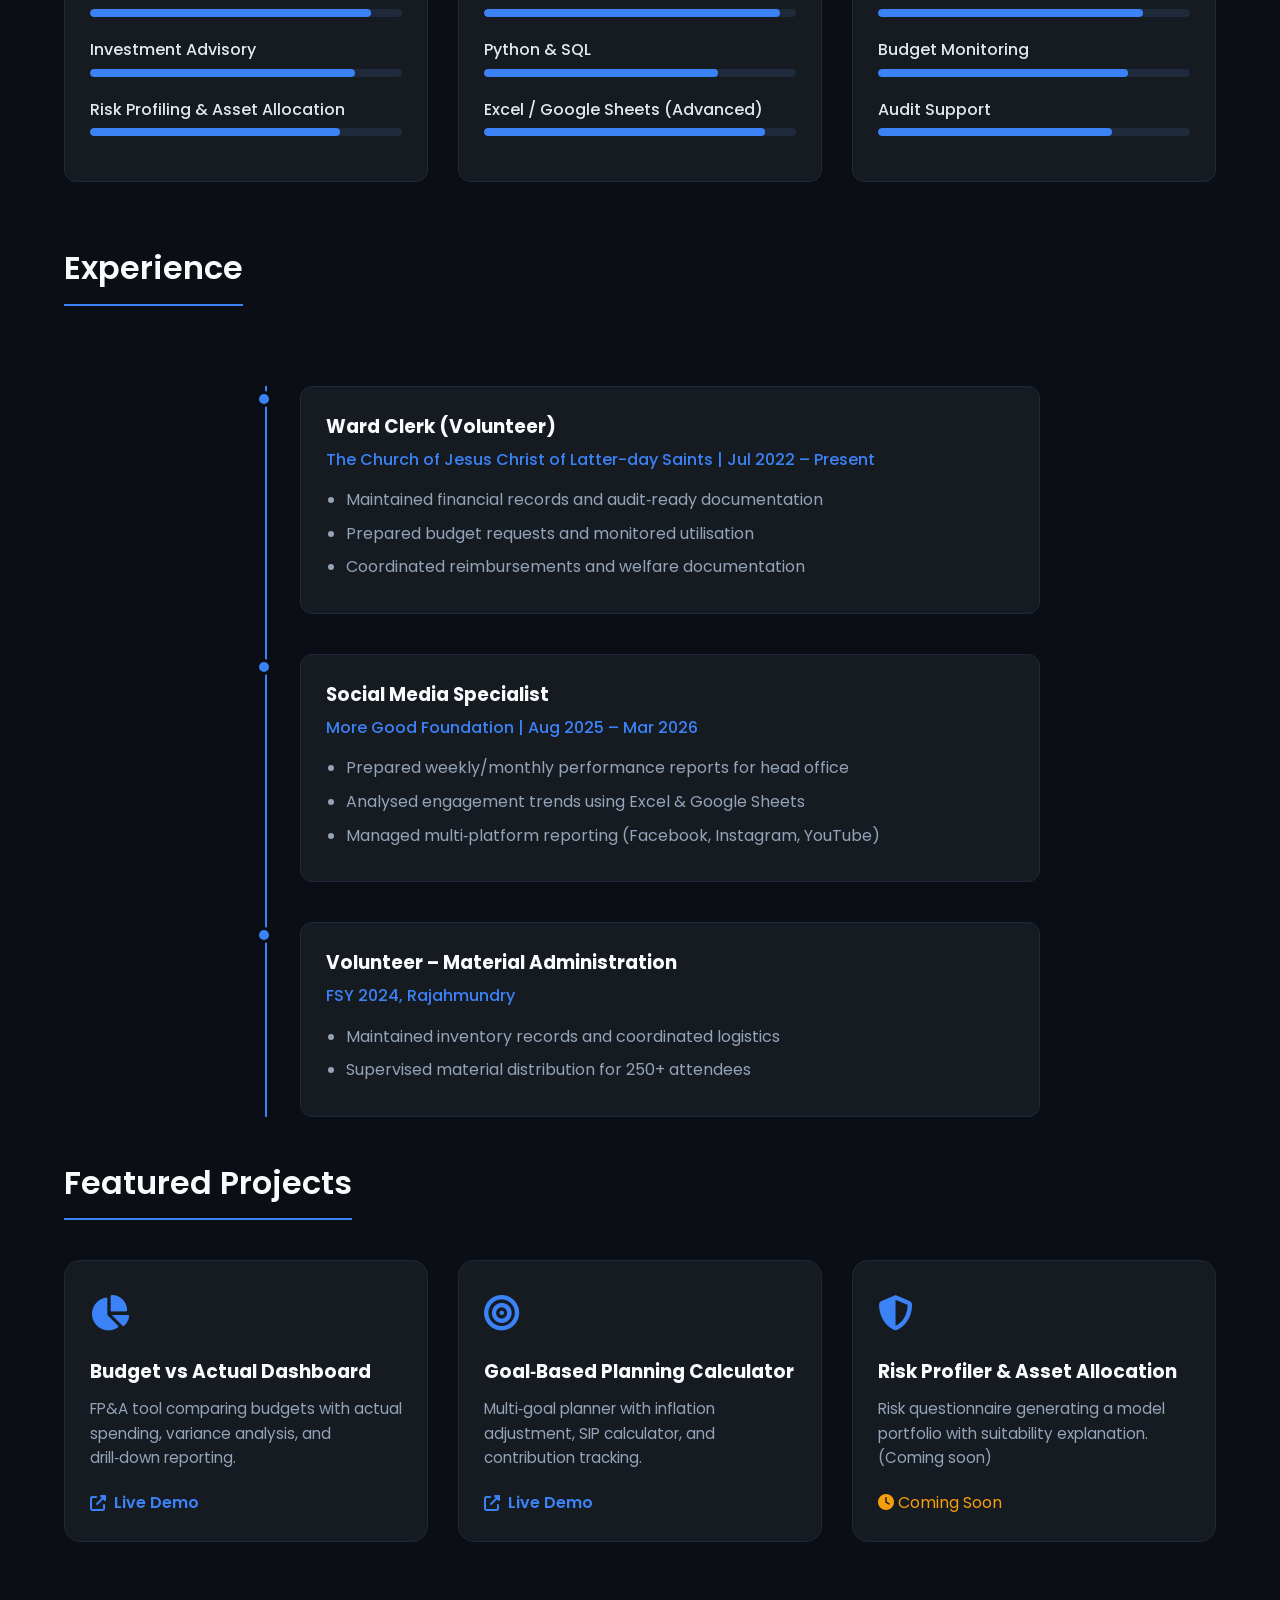
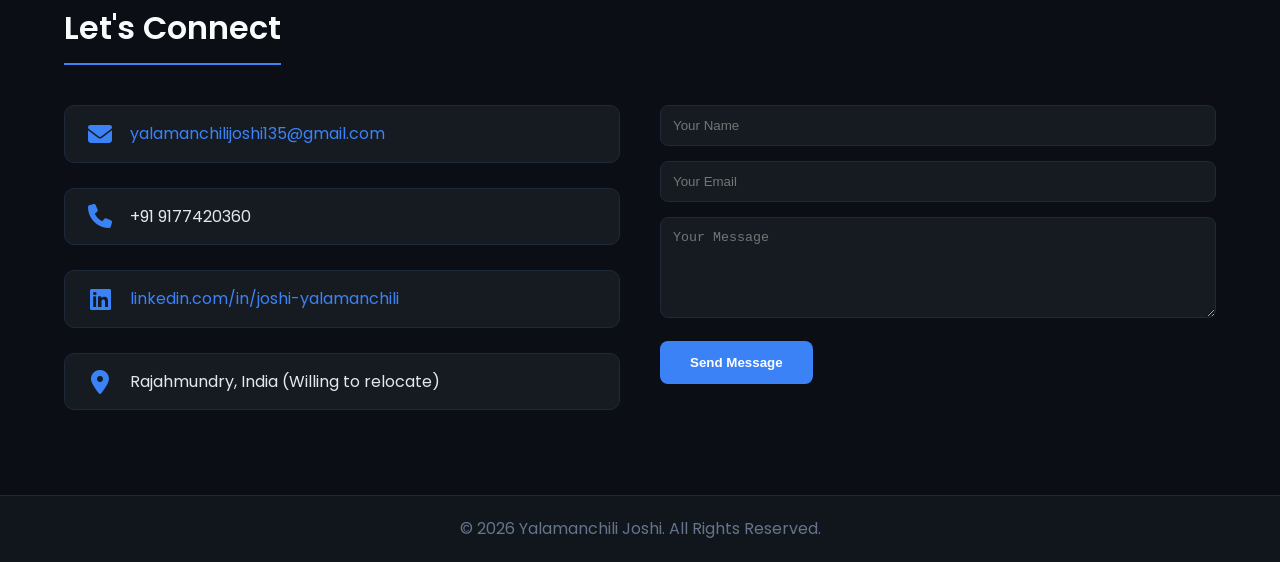
==== commit 51525811: "Update index.html" ====
--- a/index.html
+++ b/index.html
@@ -15,7 +15,7 @@
             background: #0B0E14;
             color: #E2E8F0;
             line-height: 1.6;
-            padding-top: 70px;   /* fixed header offset */
+            padding-top: 70px;
         }
 
         /* FIXED HEADER */
@@ -188,7 +188,11 @@
             min-width: 200px;
         }
         .detail-label { color: #94A3B8; font-size: 0.9rem; }
-        .detail-value { color: #F8FAFC; font-weight: 500; }
+        .detail-value {
+            color: #F8FAFC;
+            font-weight: 500;
+            word-break: break-word;
+        }
 
         /* SKILLS */
         .skills-grid {
@@ -410,7 +414,7 @@
                 <h2>Investment Advisory | Financial Planning | Wealth Management</h2>
                 <p>CFP® candidate with an MBA in Financial Management. I build data‑driven financial plans and interactive tools that help clients achieve their life goals.</p>
                 <div class="hero-buttons">
-                    <a href="https://raw.githubusercontent.com/yjoshi7/yjoshi7.github.io/main/Yalamanchili_Joshi_InvestmentAdvisor_KyteMoney_Resume.docx" class="btn-primary" download>
+                    <a href="./Yalamanchili_Joshi_InvestmentAdvisor_KyteMoney_Resume.docx" class="btn-primary" download>
                         <i class="fas fa-download"></i> Download Resume
                     </a>
                     <a href="projects.html" class="btn-outline">
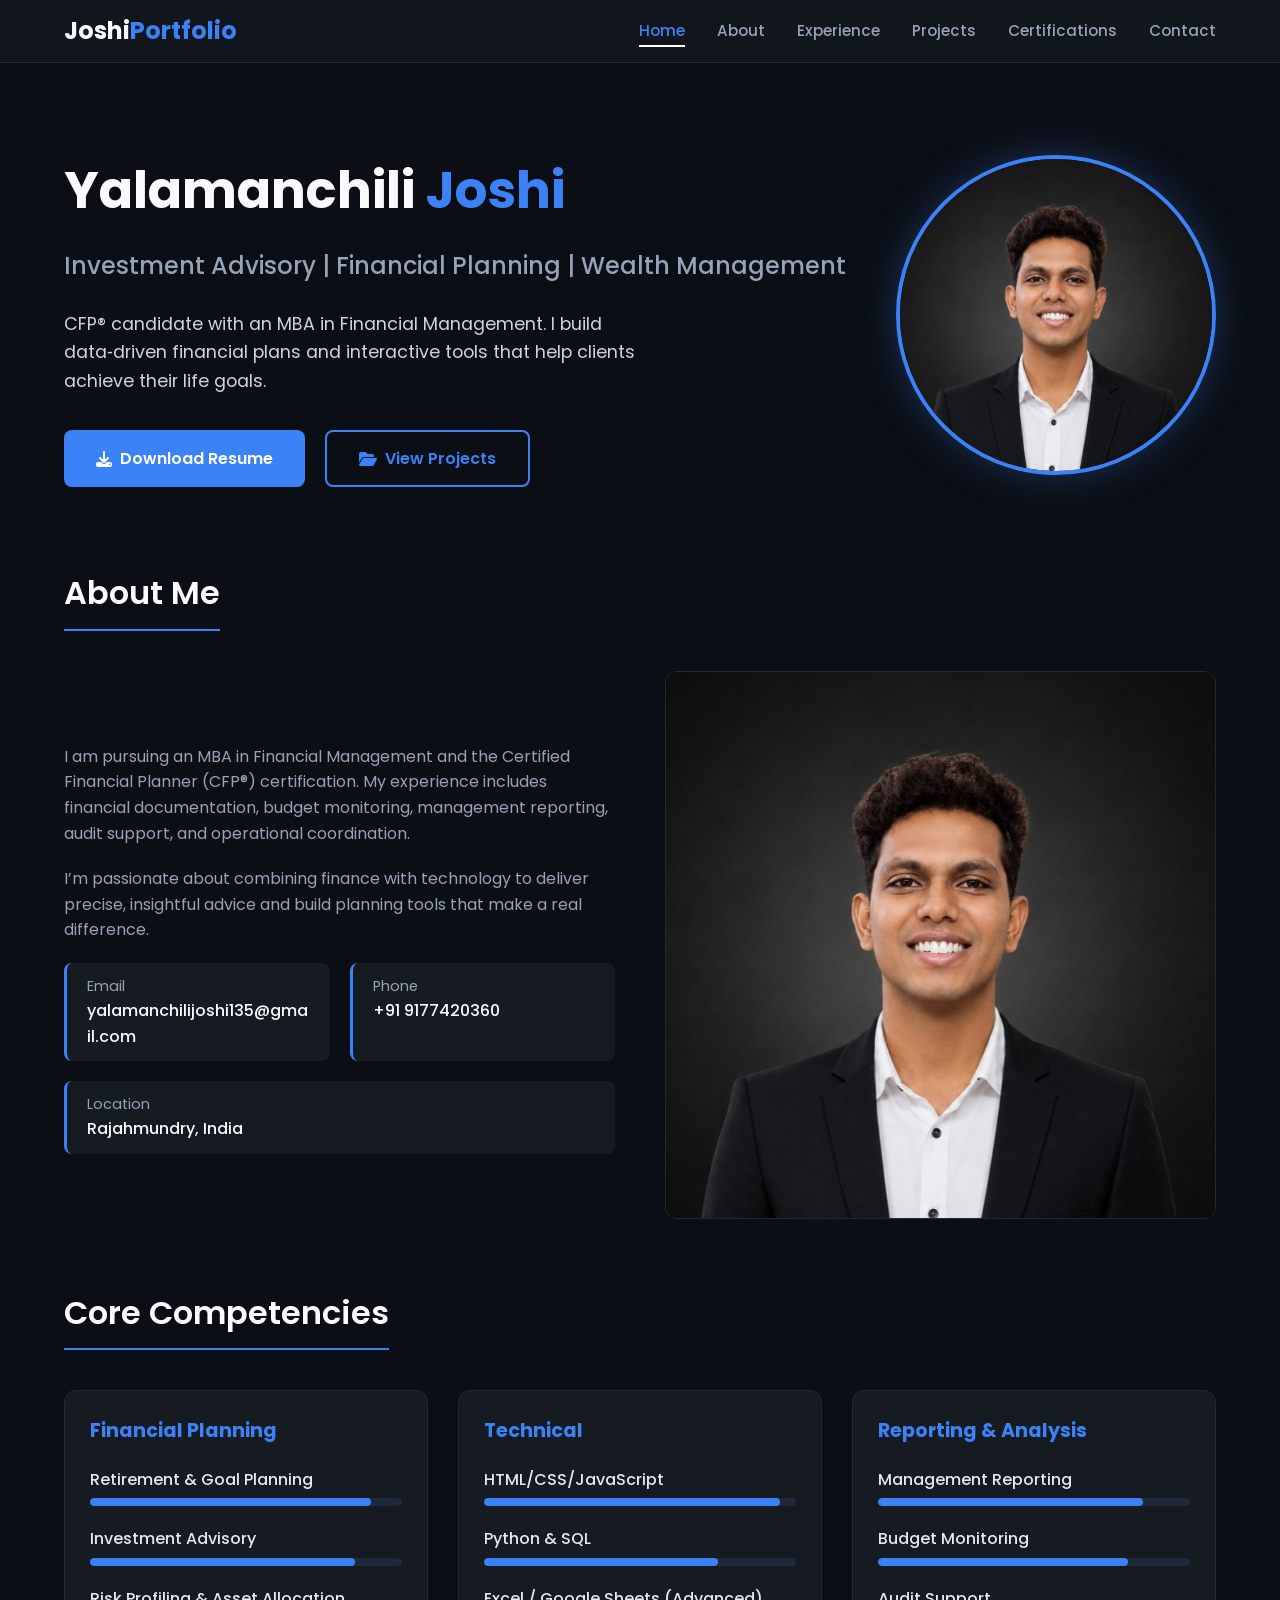
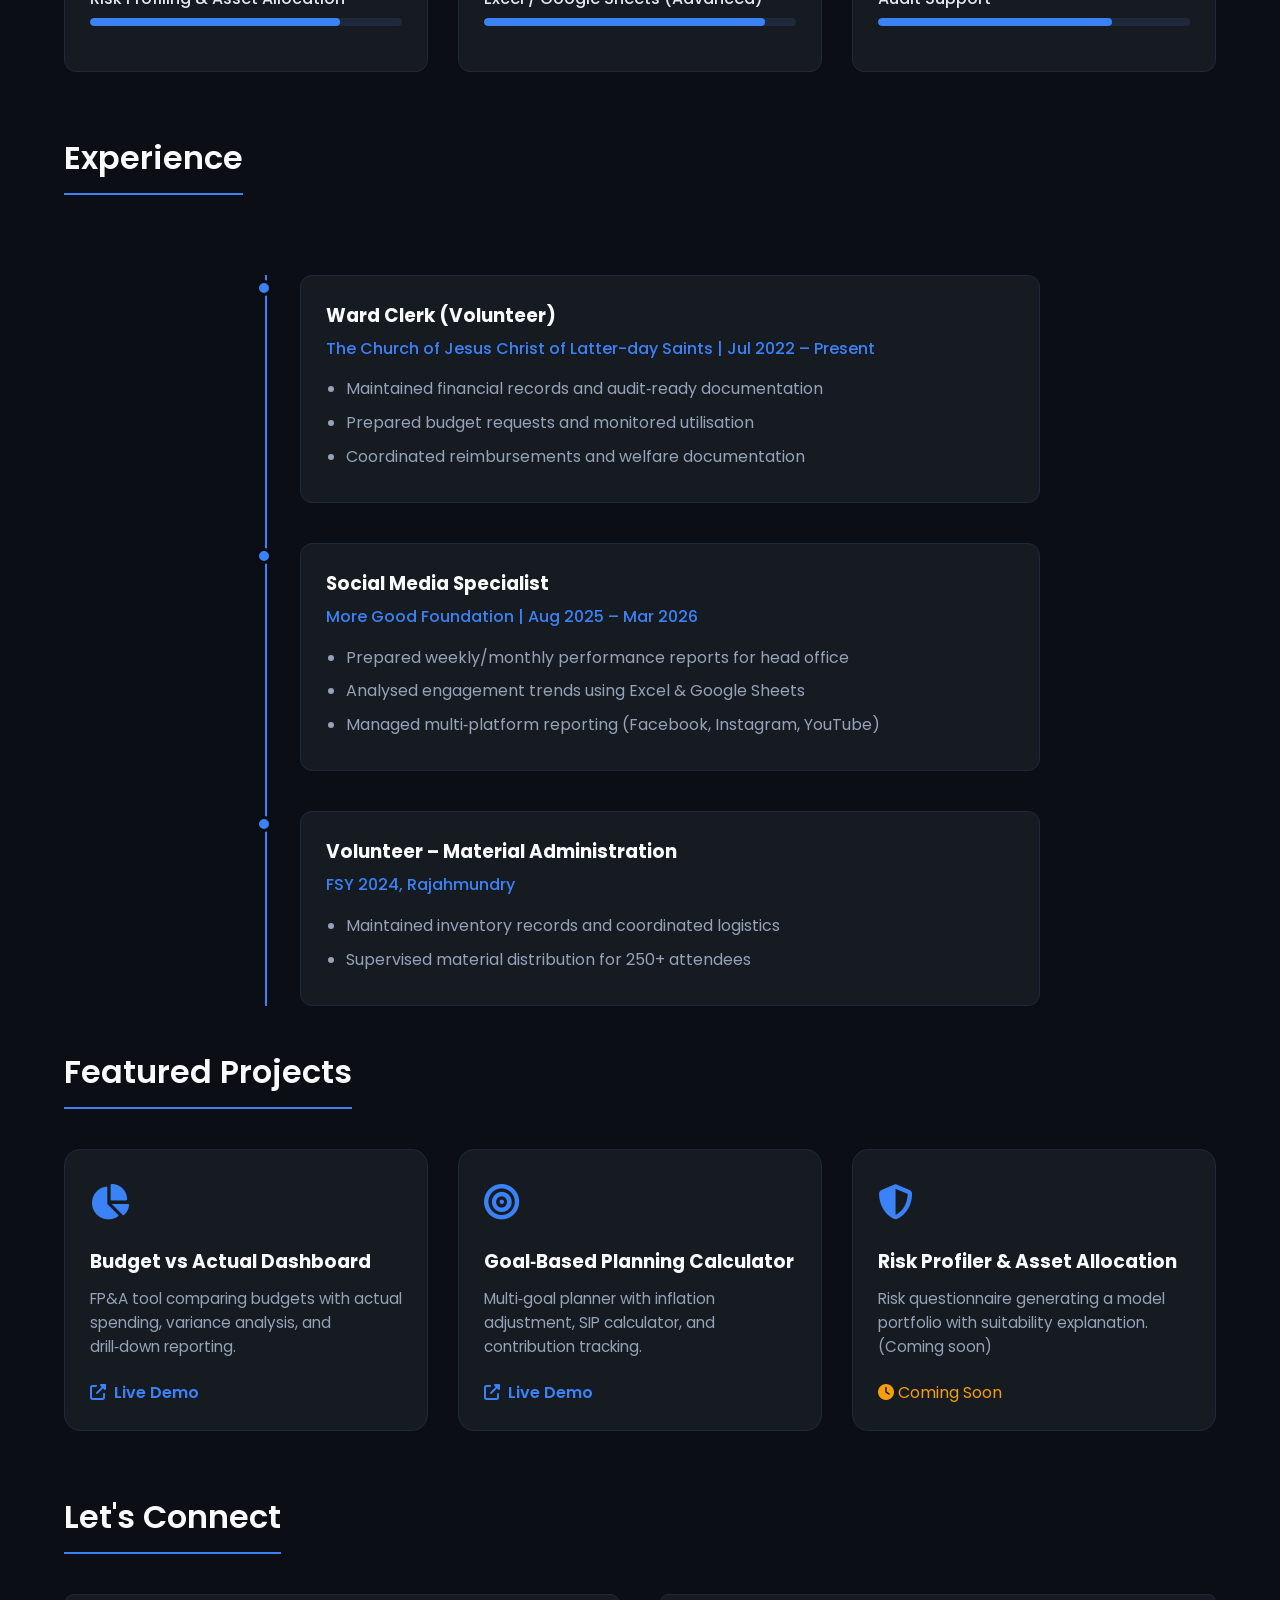
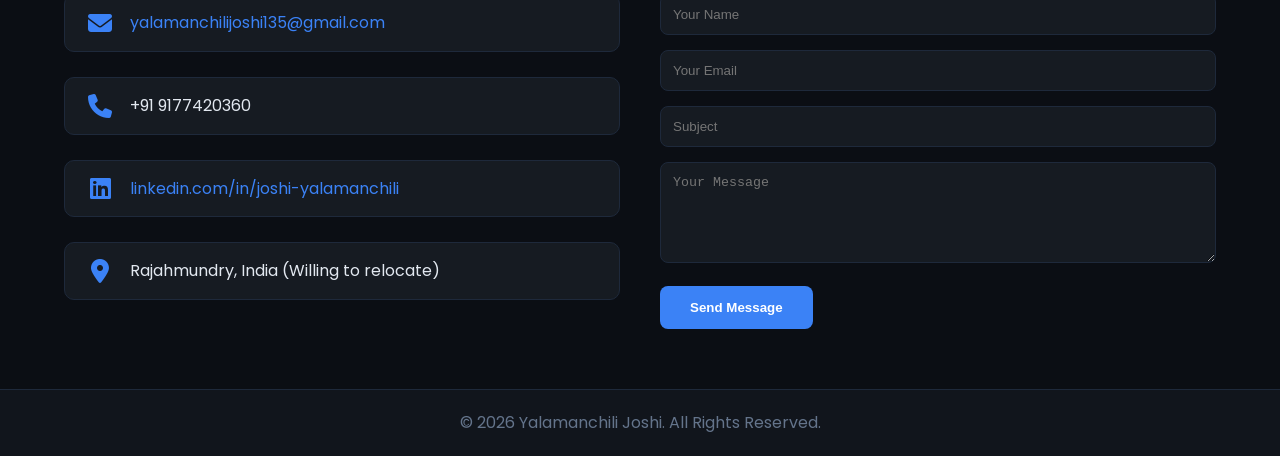
==== commit a622e300: "Update print statement from 'Hello' to 'Goodbye'" ====
--- a/index.html
+++ b/index.html
@@ -450,7 +450,7 @@
                     </div>
                 </div>
                 <div>
-                    <img src="assets/images/about.jpeg" alt="About Joshi" style="width:100%; border-radius:12px; border:1px solid #1E293B;">
+                    <img src="assets/images/profile.jpeg" alt="Yalamanchili Joshi" style="width:100%; border-radius:12px; border:1px solid #1E293B;">
                 </div>
             </div>
         </section>
@@ -569,11 +569,13 @@
                         <span>Rajahmundry, India (Willing to relocate)</span>
                     </div>
                 </div>
+                <!-- Working contact form via Formspree -->
                 <div class="contact-form">
-                    <form onsubmit="event.preventDefault(); alert('Thank you! This form is a placeholder.');">
-                        <input type="text" placeholder="Your Name" required>
-                        <input type="email" placeholder="Your Email" required>
-                        <textarea rows="5" placeholder="Your Message"></textarea>
+                    <form action="https://formspree.io/f/YOUR_FORM_ID" method="POST">
+                        <input type="text" name="name" placeholder="Your Name" required>
+                        <input type="email" name="email" placeholder="Your Email" required>
+                        <input type="text" name="subject" placeholder="Subject">
+                        <textarea name="message" rows="5" placeholder="Your Message" required></textarea>
                         <button type="submit">Send Message</button>
                     </form>
                 </div>
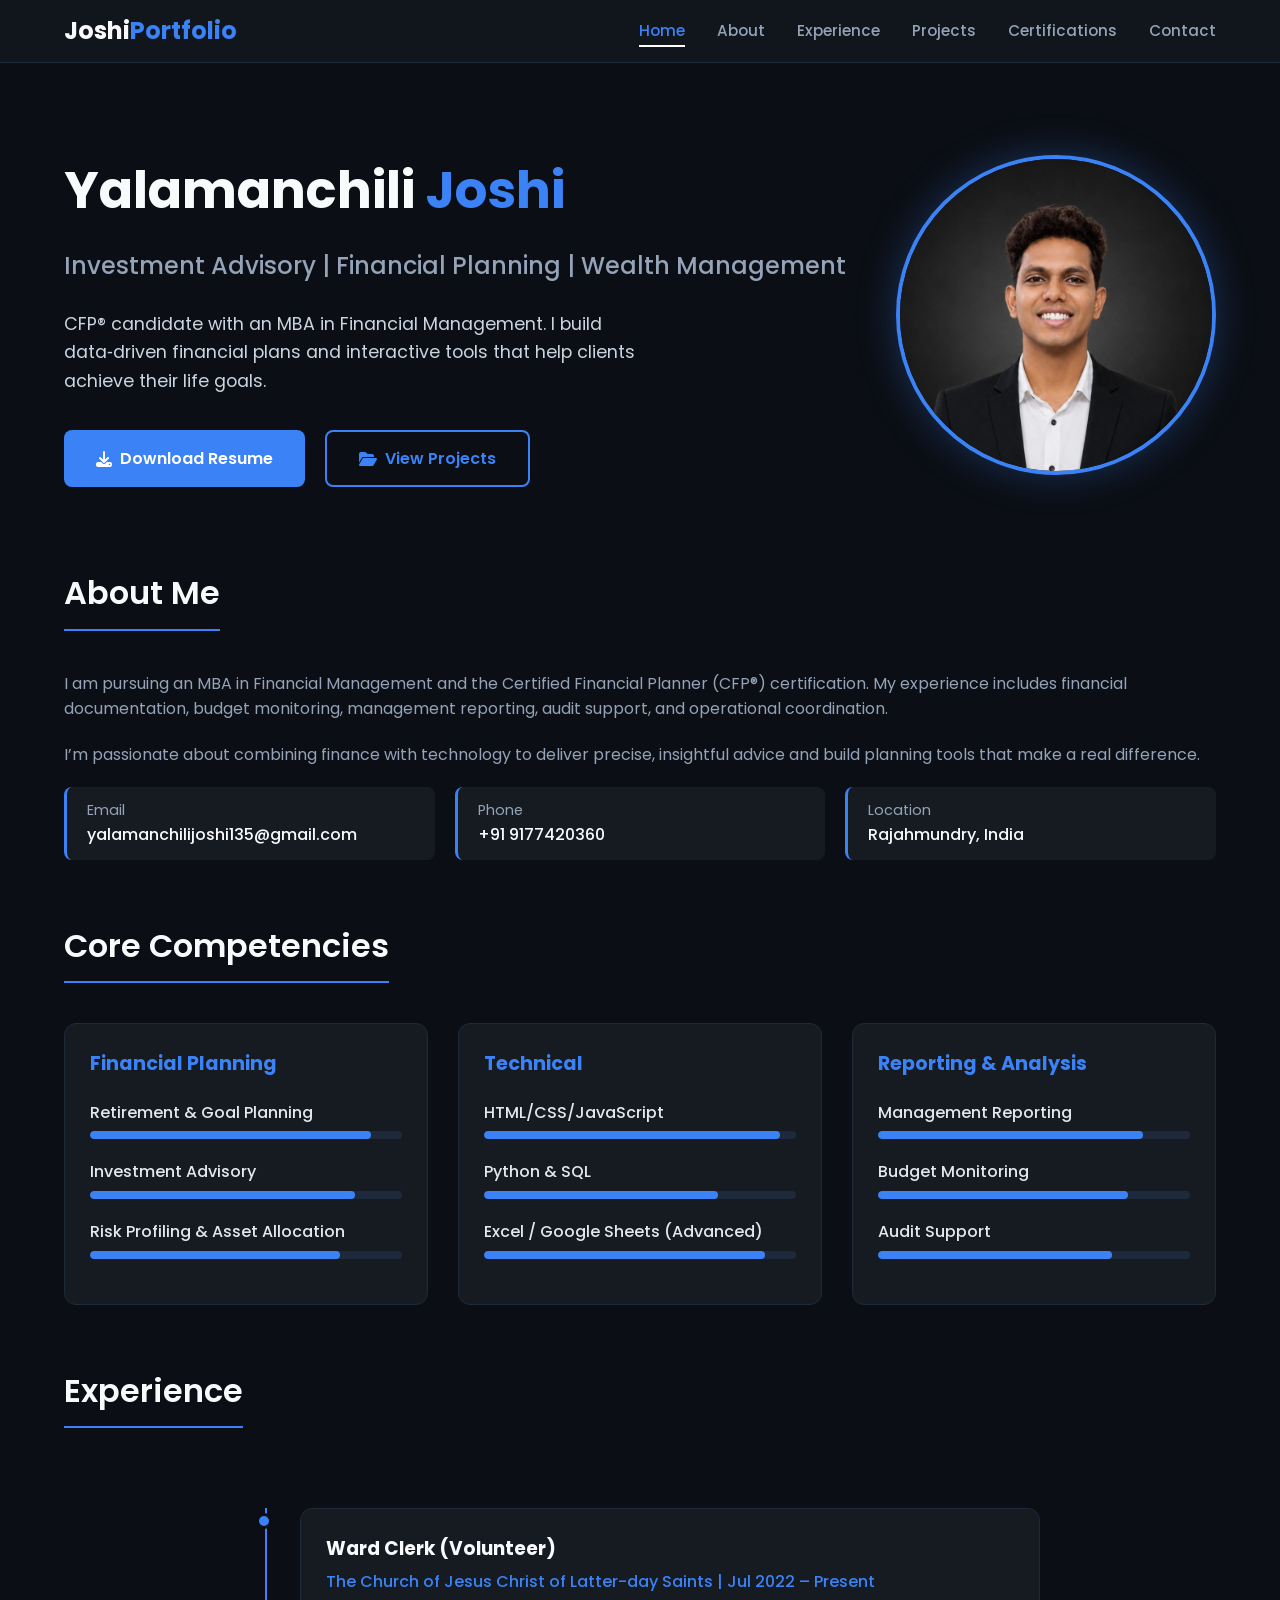
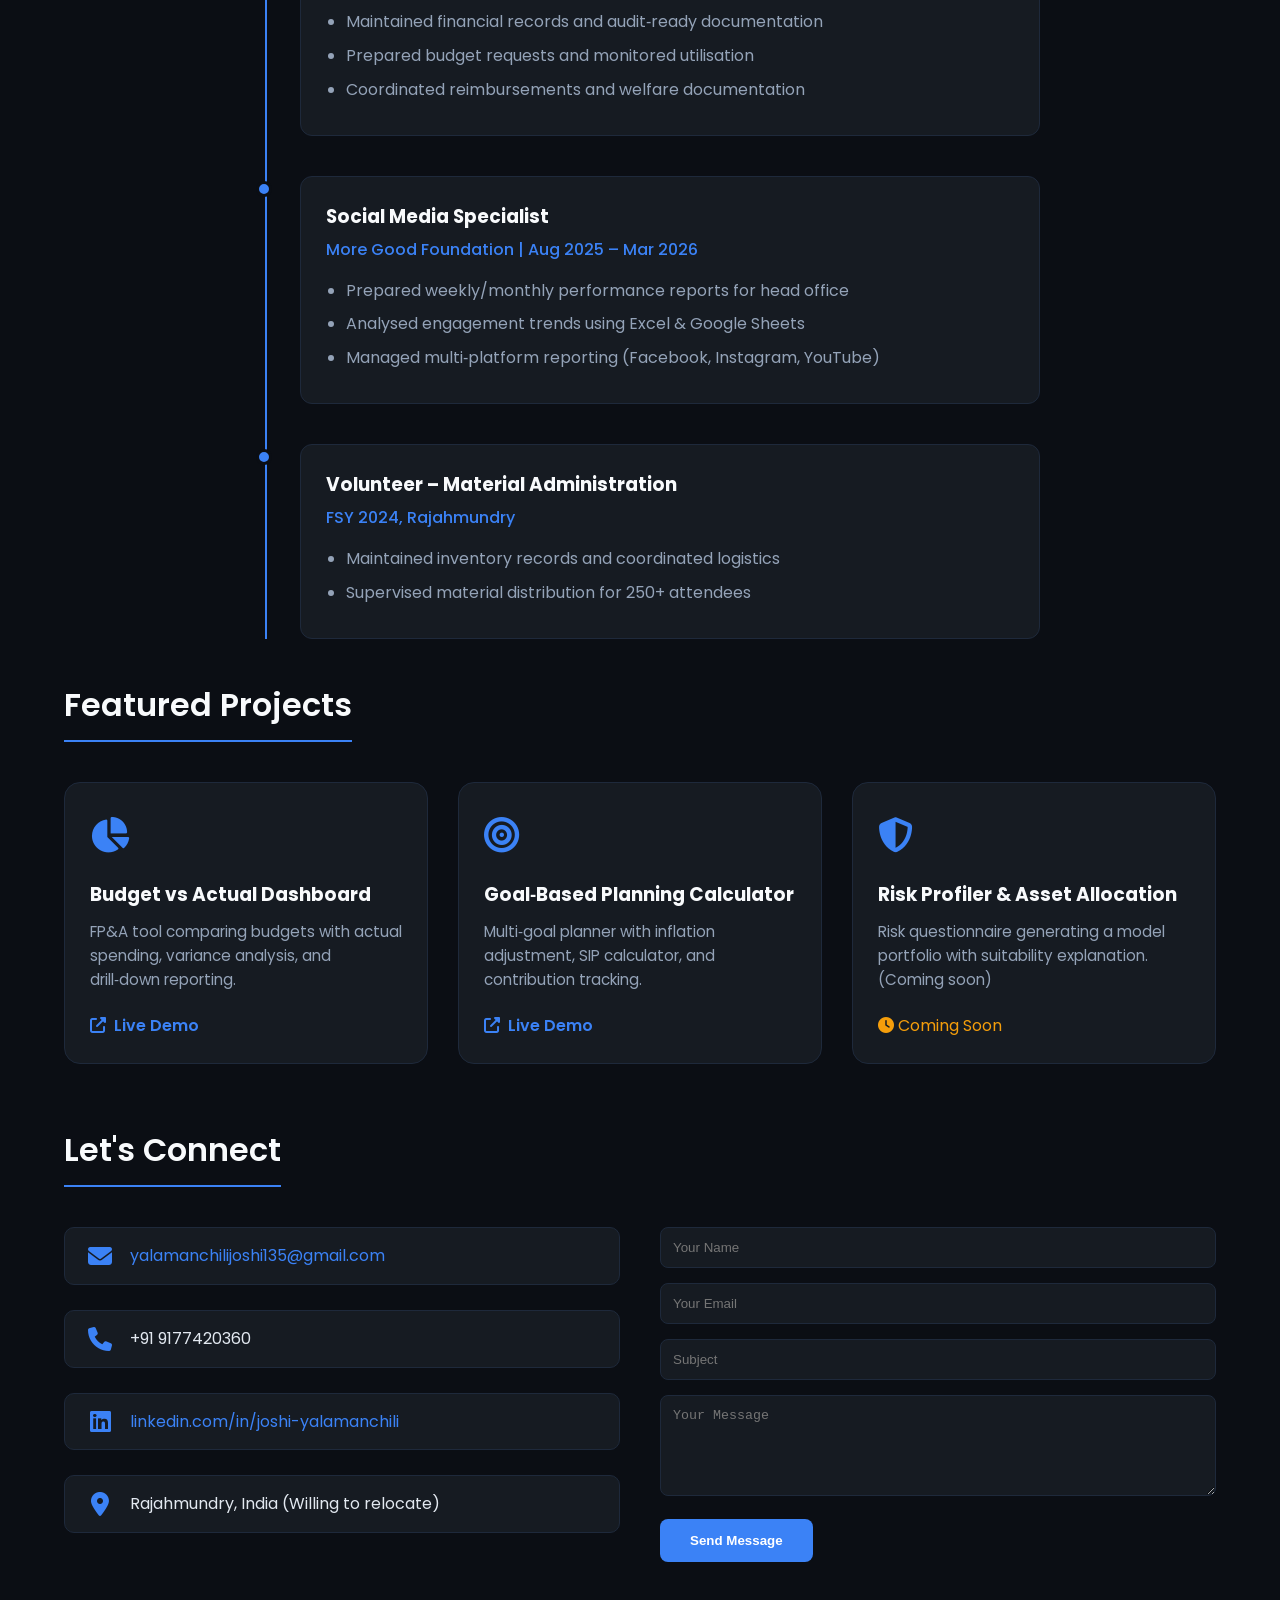
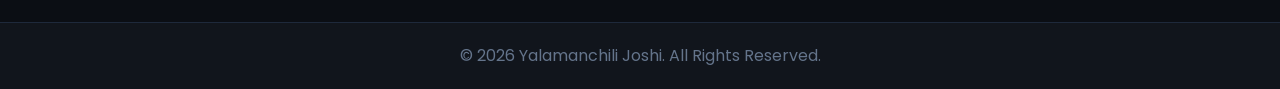
==== commit bea120f9: "Update index.html" ====
--- a/index.html
+++ b/index.html
@@ -160,12 +160,11 @@
             display: inline-block;
         }
 
-        /* ABOUT */
+        /* ABOUT (full width, no image) */
         .about-grid {
             display: grid;
-            grid-template-columns: 1fr 1fr;
+            grid-template-columns: 1fr;   /* single column */
             gap: 50px;
-            align-items: center;
             margin-bottom: 60px;
         }
         .about-text p {
@@ -427,7 +426,7 @@
             </div>
         </section>
 
-        <!-- ABOUT -->
+        <!-- ABOUT (no image, full width) -->
         <section>
             <h2 class="section-title">About Me</h2>
             <div class="about-grid">
@@ -449,9 +448,6 @@
                         </div>
                     </div>
                 </div>
-                <div>
-                    <img src="assets/images/profile.jpeg" alt="Yalamanchili Joshi" style="width:100%; border-radius:12px; border:1px solid #1E293B;">
-                </div>
             </div>
         </section>
 
@@ -547,7 +543,7 @@
             </div>
         </section>
 
-        <!-- CONTACT -->
+        <!-- CONTACT (working form) -->
         <section>
             <h2 class="section-title">Let's Connect</h2>
             <div class="contact-grid">
@@ -569,9 +565,9 @@
                         <span>Rajahmundry, India (Willing to relocate)</span>
                     </div>
                 </div>
-                <!-- Working contact form via Formspree -->
+                <!-- Contact Form – replace YOUR_FORM_ID with your actual Formspree ID -->
                 <div class="contact-form">
-                    <form action="https://formspree.io/f/YOUR_FORM_ID" method="POST">
+                    <form action="https://formspree.io/f/xdaqwydo" method="POST">
                         <input type="text" name="name" placeholder="Your Name" required>
                         <input type="email" name="email" placeholder="Your Email" required>
                         <input type="text" name="subject" placeholder="Subject">
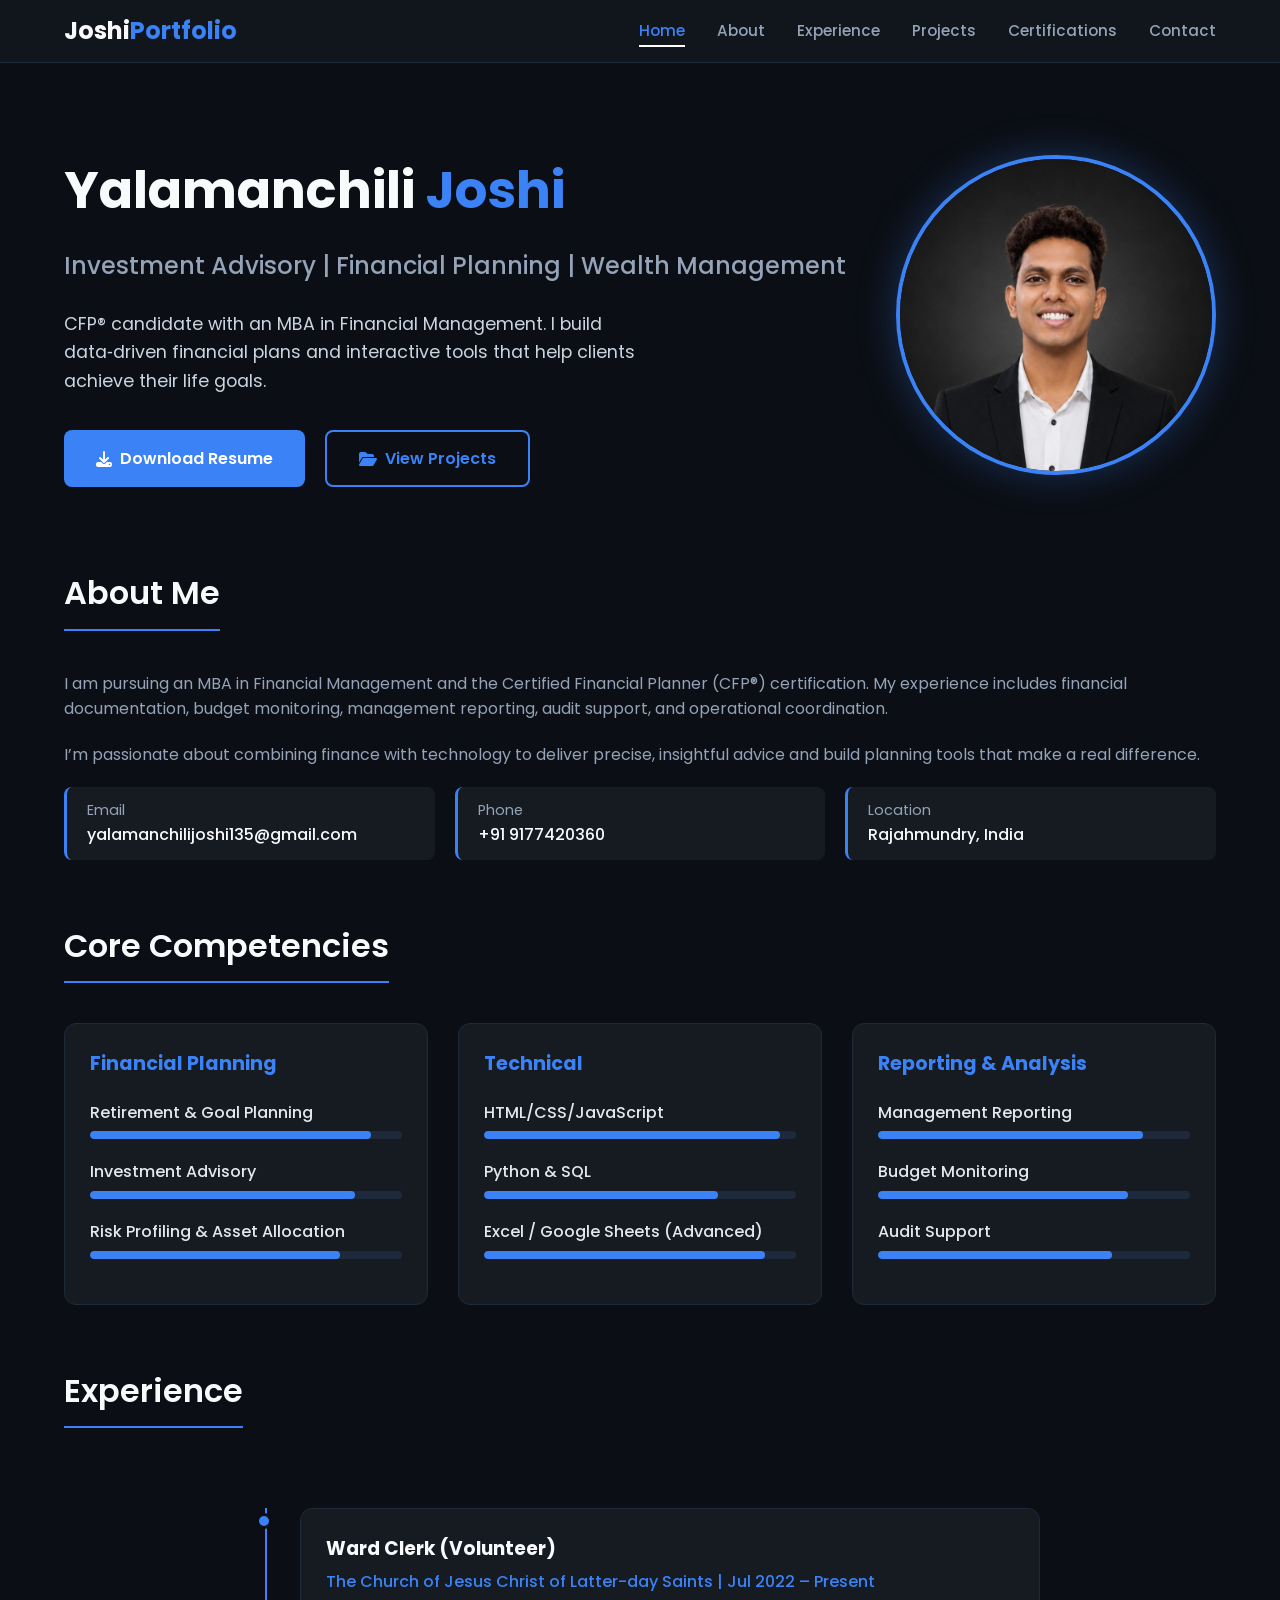
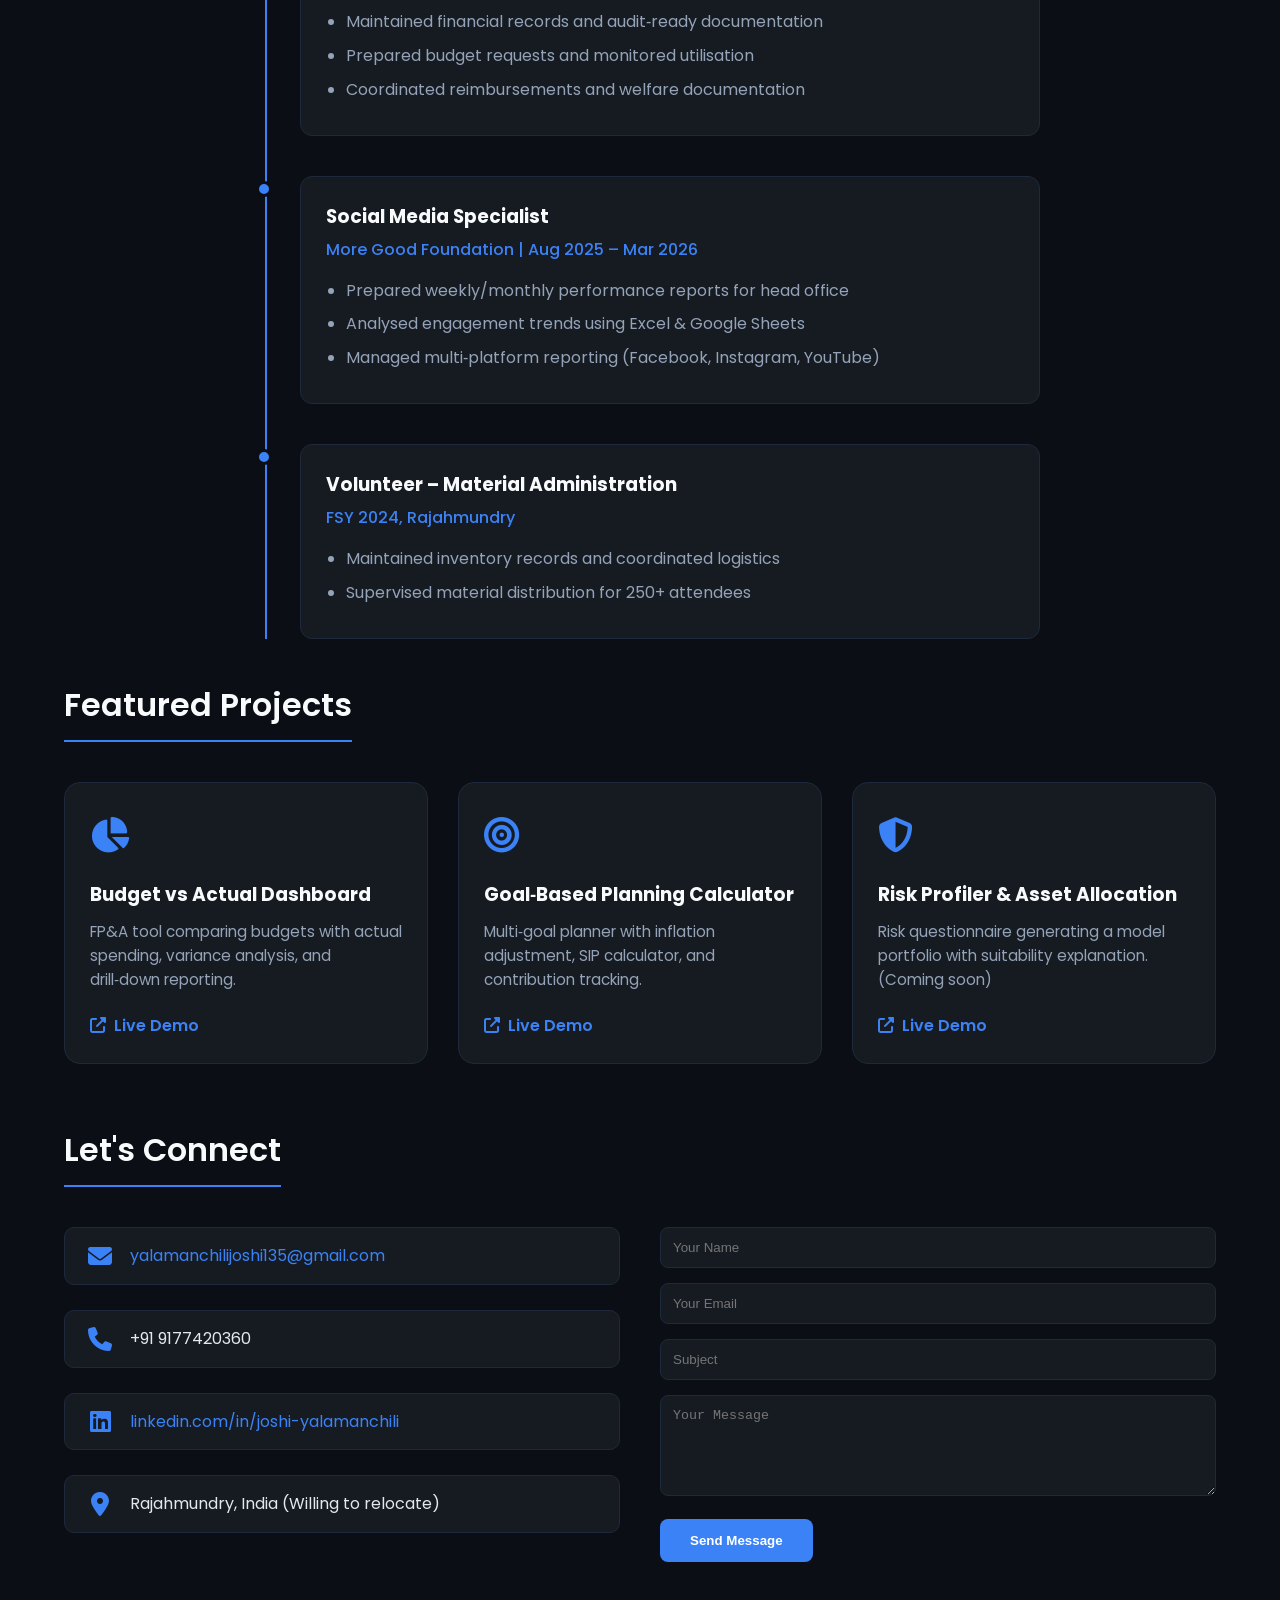
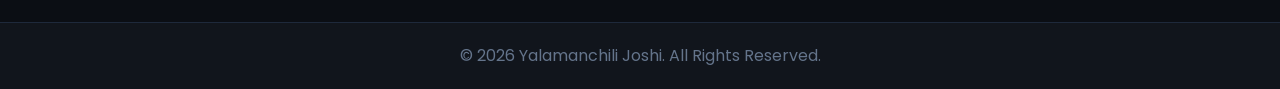
==== commit 1cd57683: "Update index.html" ====
--- a/index.html
+++ b/index.html
@@ -538,7 +538,7 @@
                     <div class="card-icon"><i class="fas fa-shield-alt"></i></div>
                     <h3>Risk Profiler & Asset Allocation</h3>
                     <p>Risk questionnaire generating a model portfolio with suitability explanation. (Coming soon)</p>
-                    <span style="color:#F59E0B;"><i class="fas fa-clock"></i> Coming Soon</span>
+                    <a href="https://yjoshi7.github.io/risk-profile/" class="card-link" target="_blank"><i class="fas fa-external-link-alt"></i> Live Demo</a>
                 </div>
             </div>
         </section>
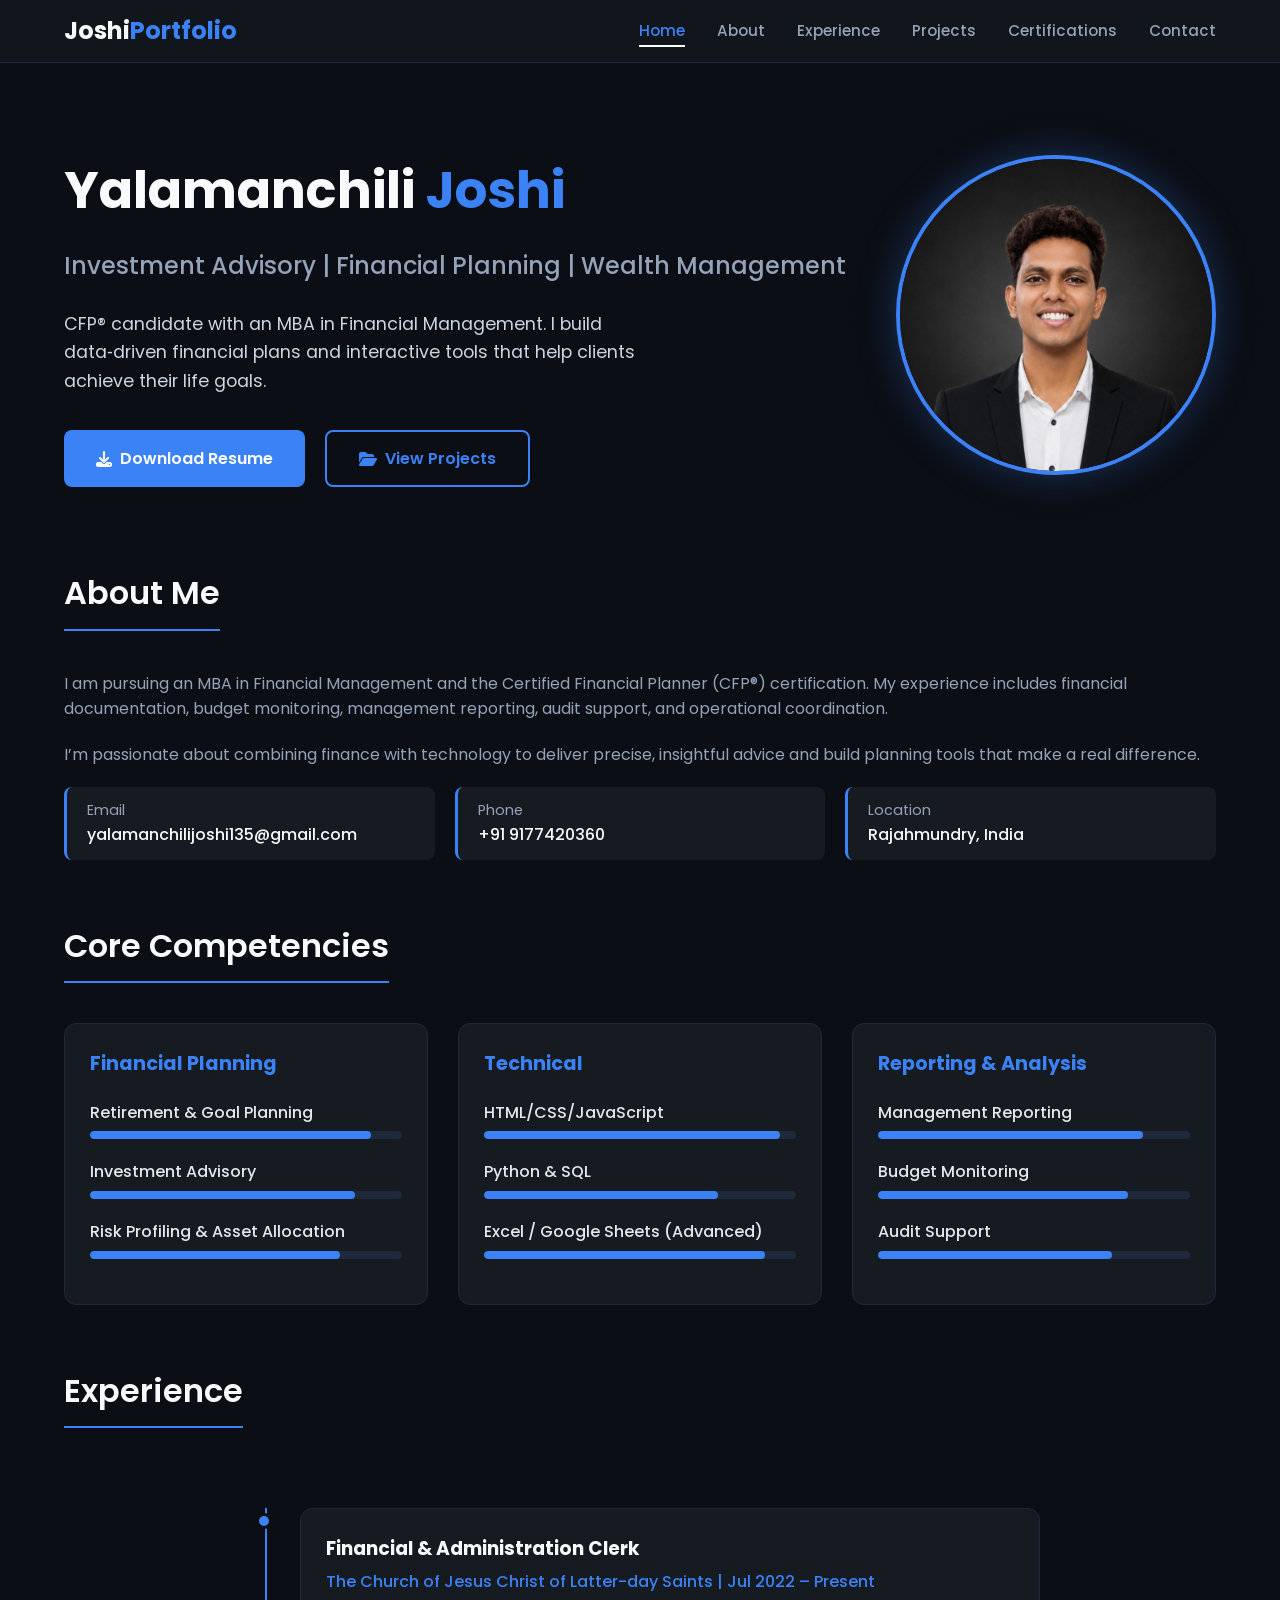
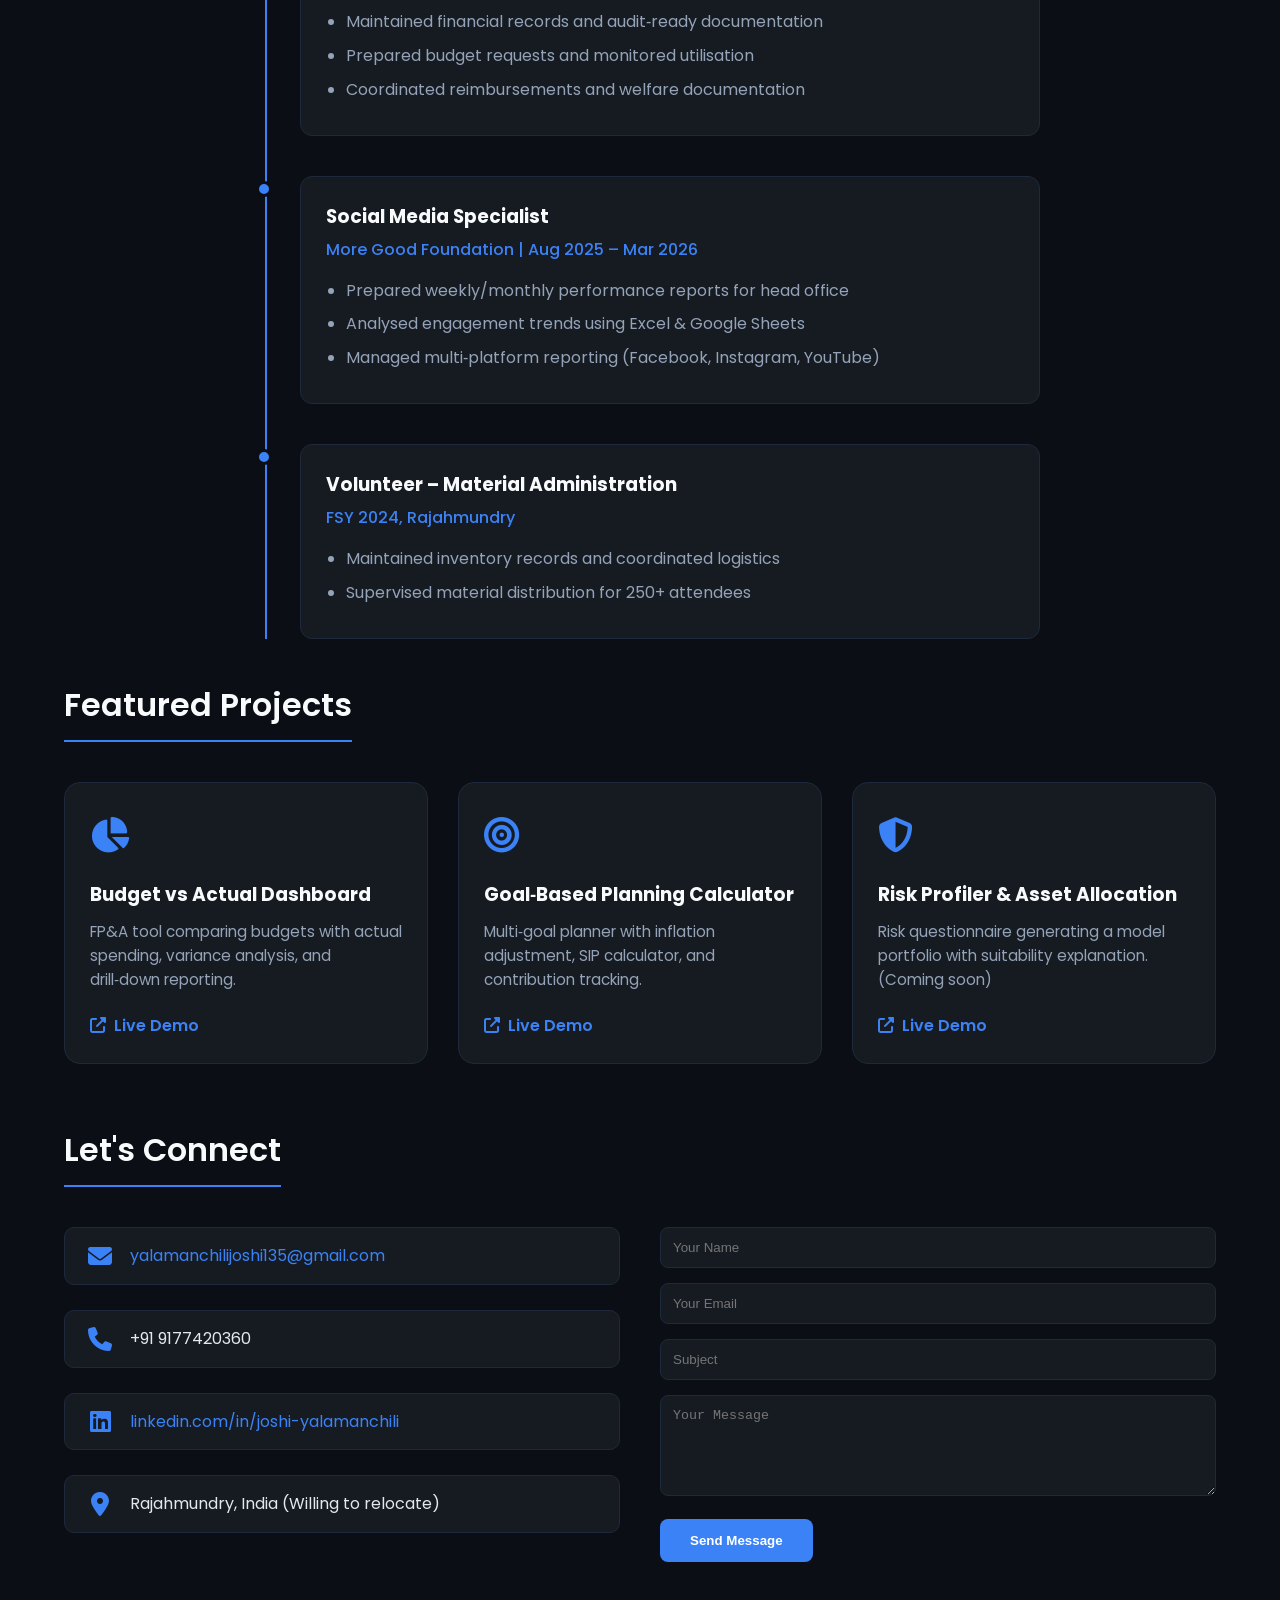
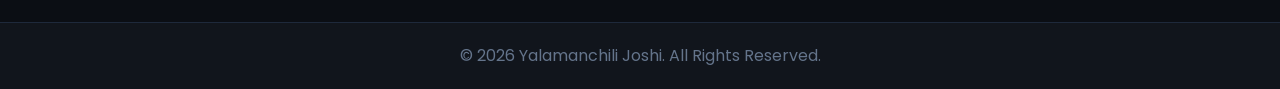
==== commit 2a4c1294: "Update index.html" ====
--- a/index.html
+++ b/index.html
@@ -483,7 +483,7 @@
                 <div class="timeline-item">
                     <div class="timeline-dot"></div>
                     <div class="timeline-content">
-                        <h3>Ward Clerk (Volunteer)</h3>
+                        <h3>Financial & Administration Clerk</h3>
                         <h4>The Church of Jesus Christ of Latter-day Saints | Jul 2022 – Present</h4>
                         <ul>
                             <li>Maintained financial records and audit‑ready documentation</li>
